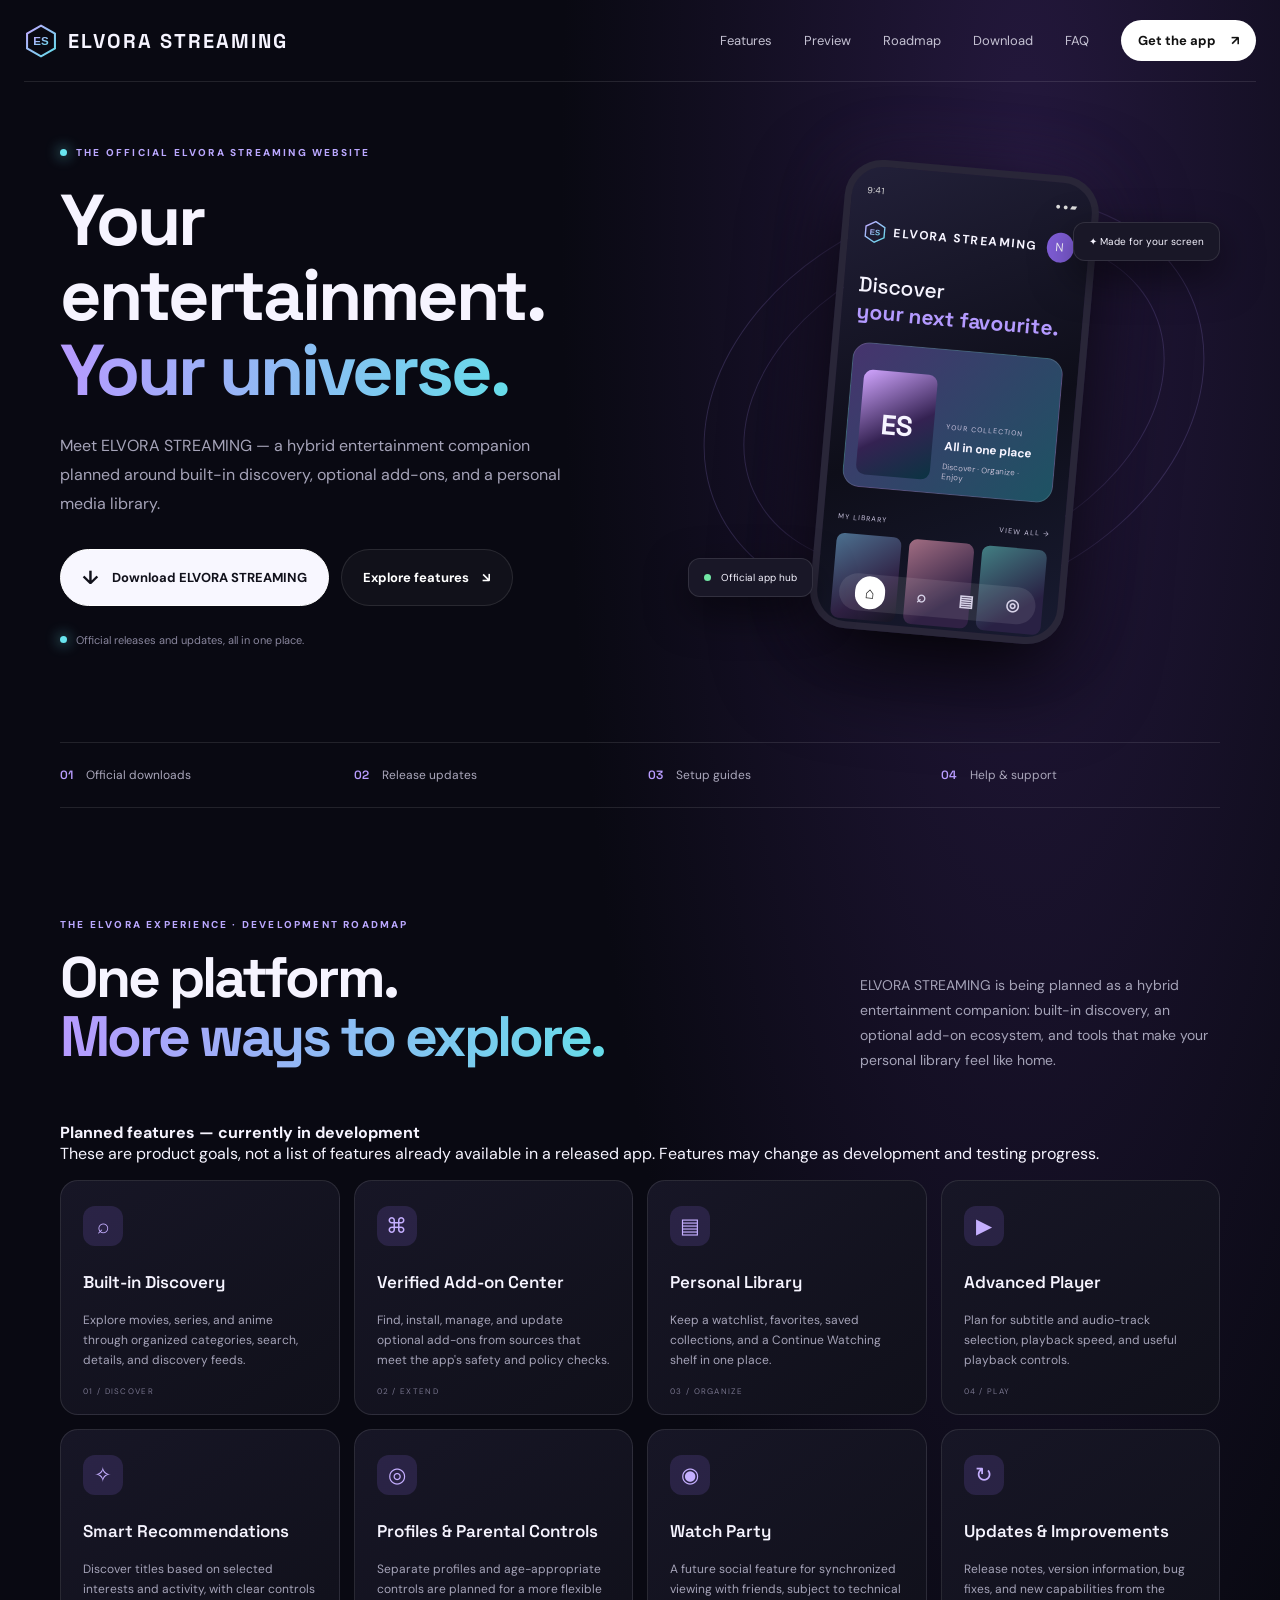
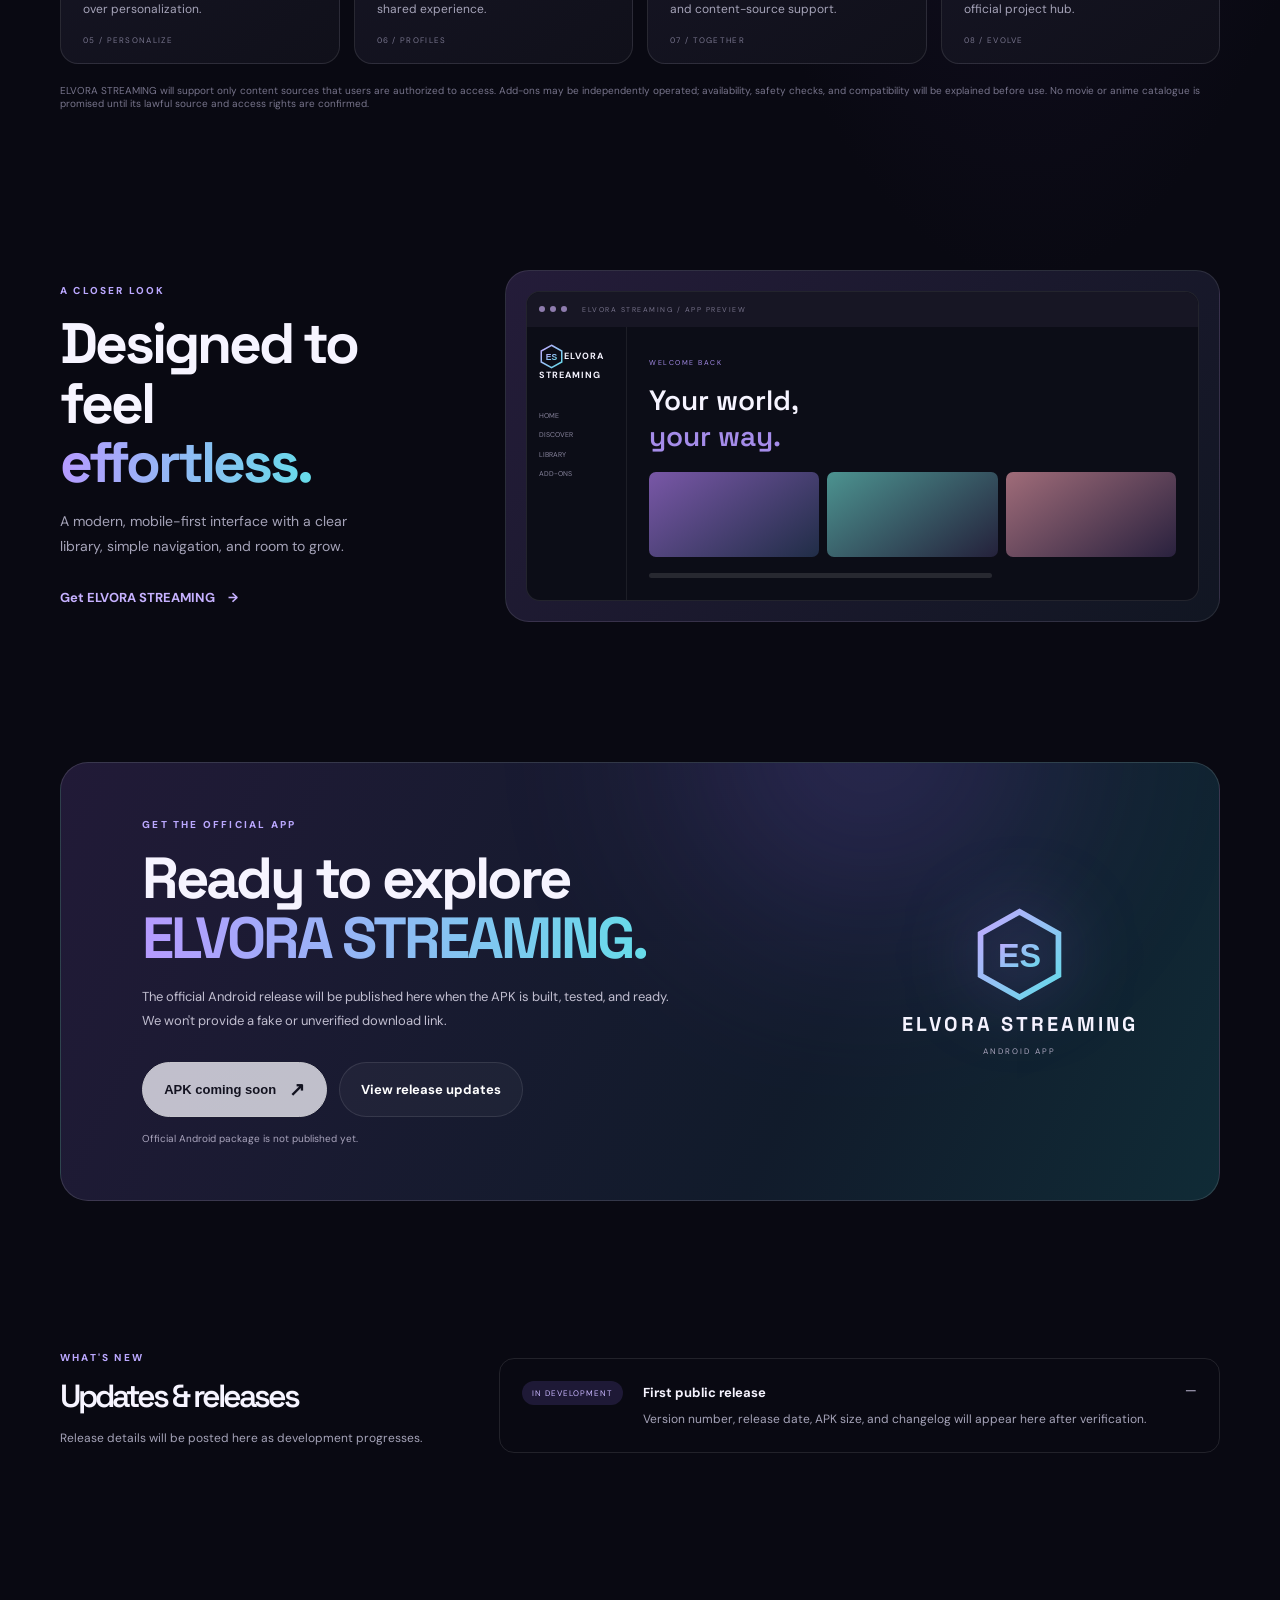
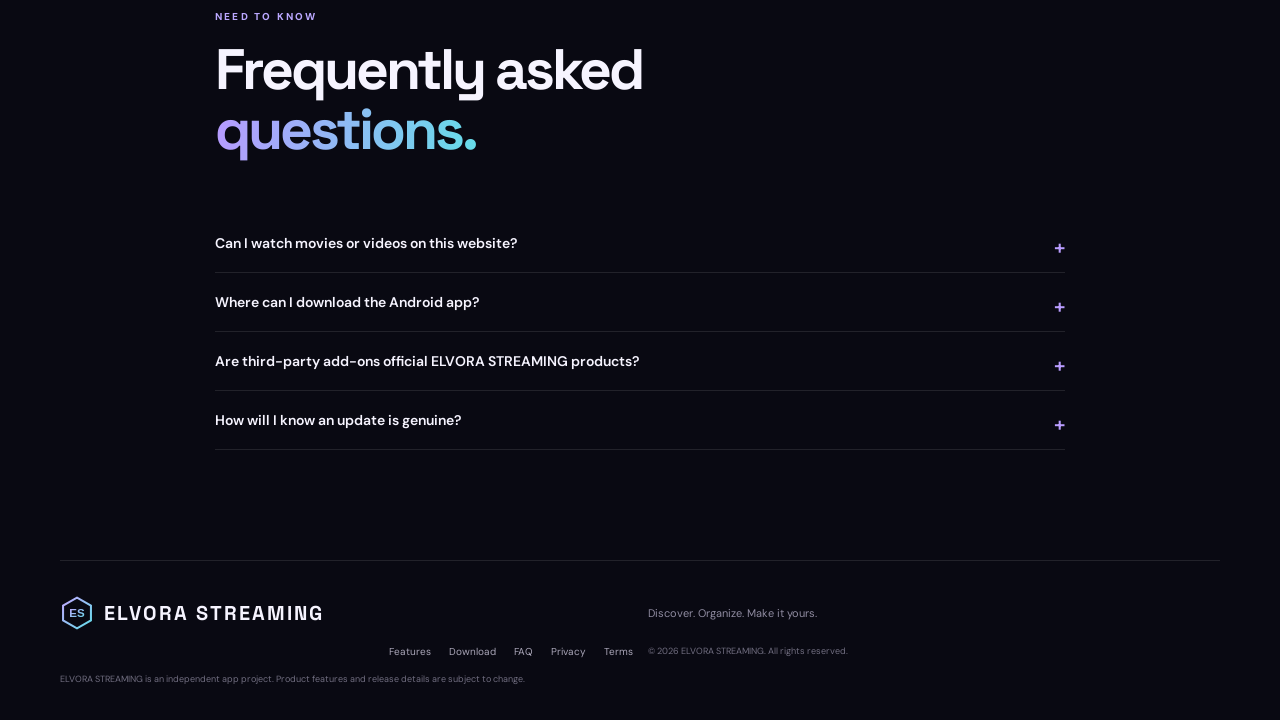
==== index.html @ 1e73e3d2 "Add ELVORA STREAMING hybrid app roadmap to website" ====
<!doctype html>
<html lang="en">
<head>
  <meta charset="UTF-8">
  <meta name="viewport" content="width=device-width, initial-scale=1">
  <meta name="theme-color" content="#090912">
  <meta name="description" content="ELVORA STREAMING — your personal entertainment companion. Discover the app, explore its features, and download official releases.">
  <title>ELVORA STREAMING — Official Website</title>
  <link rel="icon" href="assets/logo.svg" type="image/svg+xml">
  <link rel="stylesheet" href="styles.css?v=3">
</head>
<body>
  <div class="ambient ambient-one"></div><div class="ambient ambient-two"></div>
  <header class="topbar">
    <a class="brand" href="#home" aria-label="ELVORA STREAMING home"><img src="assets/logo.svg" alt=""><span>ELVORA STREAMING</span></a>
    <button class="menu-toggle" id="menuToggle" aria-label="Open menu" aria-expanded="false">☰</button>
    <nav id="mainNav">
      <a href="#features">Features</a><a href="#screens">Preview</a><a href="#updates">Roadmap</a><a href="#download">Download</a><a href="#faq">FAQ</a>
      <a class="nav-cta" href="#download">Get the app <span>↗</span></a>
    </nav>
  </header>

  <main id="home">
    <section class="hero section-wrap">
      <div class="hero-copy">
        <div class="eyebrow"><i></i> THE OFFICIAL ELVORA STREAMING WEBSITE</div>
        <h1>Your entertainment.<br><span>Your universe.</span></h1>
        <p class="lead">Meet ELVORA STREAMING — a hybrid entertainment companion planned around built-in discovery, optional add-ons, and a personal media library.</p>
        <div class="hero-actions">
          <a class="button primary" href="#download"> <span>↓</span> Download ELVORA STREAMING</a>
          <a class="button secondary" href="#features">Explore features <span>↘</span></a>
        </div>
        <p class="micro-note"><span class="pulse"></span> Official releases and updates, all in one place.</p>
      </div>
      <div class="hero-art" aria-label="ELVORA STREAMING app preview illustration">
        <div class="orbit orbit-a"></div><div class="orbit orbit-b"></div>
        <div class="app-device">
          <div class="device-top"><span>9:41</span><span>● ● ▰</span></div>
          <div class="mock-brand"><img src="assets/logo.svg" alt=""><b>ELVORA STREAMING</b><span class="avatar">N</span></div>
          <div class="mock-welcome">Discover<br><strong>your next favourite.</strong></div>
          <div class="mock-feature"><div class="mock-poster"><span>ES</span></div><div><small>YOUR COLLECTION</small><b>All in one place</b><em>Discover · Organize · Enjoy</em></div></div>
          <div class="mock-row"><span>MY LIBRARY</span><span>VIEW ALL →</span></div>
          <div class="mock-shelf"><i></i><i></i><i></i></div>
          <div class="mock-nav"><b>⌂</b><b>⌕</b><b>▤</b><b>◎</b></div>
        </div>
        <div class="floating-chip chip-top">✦ Made for your screen</div>
        <div class="floating-chip chip-bottom"><span class="green-dot"></span> Official app hub</div>
      </div>
    </section>

    <section class="trust-strip section-wrap">
      <div><b>01</b><span>Official downloads</span></div><div><b>02</b><span>Release updates</span></div><div><b>03</b><span>Setup guides</span></div><div><b>04</b><span>Help & support</span></div>
    </section>

    <section class="section-wrap section" id="features">
      <div class="section-heading"><div><div class="eyebrow">THE ELVORA EXPERIENCE · DEVELOPMENT ROADMAP</div><h2>One platform.<br><span>More ways to explore.</span></h2></div><p>ELVORA STREAMING is being planned as a hybrid entertainment companion: built-in discovery, an optional add-on ecosystem, and tools that make your personal library feel like home.</p></div>
      <div class="roadmap-notice"><span class="roadmap-pulse"></span><div><b>Planned features — currently in development</b><p>These are product goals, not a list of features already available in a released app. Features may change as development and testing progress.</p></div></div>
      <div class="feature-grid roadmap-grid">
        <article class="feature-card"><div class="feature-icon">⌕</div><h3>Built-in Discovery</h3><p>Explore movies, series, and anime through organized categories, search, details, and discovery feeds.</p><span class="card-index">01 / DISCOVER</span></article>
        <article class="feature-card"><div class="feature-icon">⌘</div><h3>Verified Add-on Center</h3><p>Find, install, manage, and update optional add-ons from sources that meet the app's safety and policy checks.</p><span class="card-index">02 / EXTEND</span></article>
        <article class="feature-card"><div class="feature-icon">▤</div><h3>Personal Library</h3><p>Keep a watchlist, favorites, saved collections, and a Continue Watching shelf in one place.</p><span class="card-index">03 / ORGANIZE</span></article>
        <article class="feature-card"><div class="feature-icon">▶</div><h3>Advanced Player</h3><p>Plan for subtitle and audio-track selection, playback speed, and useful playback controls.</p><span class="card-index">04 / PLAY</span></article>
        <article class="feature-card"><div class="feature-icon">✧</div><h3>Smart Recommendations</h3><p>Discover titles based on selected interests and activity, with clear controls over personalization.</p><span class="card-index">05 / PERSONALIZE</span></article>
        <article class="feature-card"><div class="feature-icon">◎</div><h3>Profiles & Parental Controls</h3><p>Separate profiles and age-appropriate controls are planned for a more flexible shared experience.</p><span class="card-index">06 / PROFILES</span></article>
        <article class="feature-card"><div class="feature-icon">◉</div><h3>Watch Party</h3><p>A future social feature for synchronized viewing with friends, subject to technical and content-source support.</p><span class="card-index">07 / TOGETHER</span></article>
        <article class="feature-card"><div class="feature-icon">↻</div><h3>Updates & Improvements</h3><p>Release notes, version information, bug fixes, and new capabilities from the official project hub.</p><span class="card-index">08 / EVOLVE</span></article>
      </div>
      <p class="disclaimer">ELVORA STREAMING will support only content sources that users are authorized to access. Add-ons may be independently operated; availability, safety checks, and compatibility will be explained before use. No movie or anime catalogue is promised until its lawful source and access rights are confirmed.</p>
    </section>

    <section class="section-wrap preview-section section" id="screens">
      <div class="preview-copy"><div class="eyebrow">A CLOSER LOOK</div><h2>Designed to feel<br><span>effortless.</span></h2><p>A modern, mobile-first interface with a clear library, simple navigation, and room to grow.</p><a class="text-link" href="#download">Get ELVORA STREAMING <span>→</span></a></div>
      <div class="preview-panel"><div class="preview-window"><div class="window-bar"><i></i><i></i><i></i><span>ELVORA STREAMING / APP PREVIEW</span></div><div class="preview-content"><div class="preview-side"><img src="assets/logo.svg" alt=""><b>ELVORA STREAMING</b><small>HOME<br><br>DISCOVER<br><br>LIBRARY<br><br>ADD-ONS</small></div><div class="preview-main"><small>WELCOME BACK</small><h3>Your world,<br><span>your way.</span></h3><div class="preview-cards"><i></i><i></i><i></i></div><div class="preview-lines"></div></div></div></div></div>
    </section>

    <section class="download-section section-wrap section" id="download">
      <div class="download-card"><div class="download-glow"></div><div class="download-copy"><div class="eyebrow">GET THE OFFICIAL APP</div><h2>Ready to explore<br><span>ELVORA STREAMING.</span></h2><p>The official Android release will be published here when the APK is built, tested, and ready. We won't provide a fake or unverified download link.</p><div class="download-actions"><button class="button primary" id="downloadButton" disabled>APK coming soon <span>↗</span></button><a class="button secondary" href="#updates">View release updates</a></div><small class="download-status" id="downloadStatus">Official Android package is not published yet.</small></div><div class="download-mark"><img src="assets/logo.svg" alt="ELVORA STREAMING logo"><span>ELVORA STREAMING</span><small>ANDROID APP</small></div></div>
    </section>

    <section class="section-wrap section updates" id="updates"><div><div class="eyebrow">WHAT'S NEW</div><h2>Updates & releases</h2><p>Release details will be posted here as development progresses.</p></div><div class="release-row"><span class="release-tag">IN DEVELOPMENT</span><div><b>First public release</b><p>Version number, release date, APK size, and changelog will appear here after verification.</p></div><span class="release-version">—</span></div></section>

    <section class="section-wrap section faq" id="faq"><div class="section-heading"><div><div class="eyebrow">NEED TO KNOW</div><h2>Frequently asked<br><span>questions.</span></h2></div></div>
      <details><summary>Can I watch movies or videos on this website?</summary><p>No. This is the official information and download website only. Video playback is not provided here.</p></details>
      <details><summary>Where can I download the Android app?</summary><p>Use the Download section above. The button will be enabled only after an official APK is built and published.</p></details>
      <details><summary>Are third-party add-ons official ELVORA STREAMING products?</summary><p>Not necessarily. Add-ons may be created by independent developers. Check their source, permissions, and terms before installing or using them.</p></details>
      <details><summary>How will I know an update is genuine?</summary><p>Use only the download link published on this official website and check the version and release notes shown here.</p></details>
    </section>
  </main>

  <footer class="footer section-wrap"><a class="brand" href="#home"><img src="assets/logo.svg" alt=""><span>ELVORA STREAMING</span></a><p>Discover. Organize. Make it yours.</p><div class="footer-links"><a href="#features">Features</a><a href="#download">Download</a><a href="#faq">FAQ</a><a href="privacy.html">Privacy</a><a href="terms.html">Terms</a></div><small>© <span id="year"></span> ELVORA STREAMING. All rights reserved.</small><small class="footer-note">ELVORA STREAMING is an independent app project. Product features and release details are subject to change.</small></footer>
  <script src="script.js"></script>
</body>
</html>
---- styles.css ----
@import url('https://fonts.googleapis.com/css2?family=DM+Sans:wght@400;500;600;700;800&family=Space+Grotesk:wght@400;500;600;700&display=swap');
:root{--bg:#090912;--panel:#11111e;--text:#f6f4ff;--muted:#a5a3b8;--purple:#9a75ff;--cyan:#69e5ef;--line:rgba(255,255,255,.1);font-family:'DM Sans',sans-serif;color:var(--text);background:var(--bg);scroll-behavior:smooth}
*{box-sizing:border-box}body{margin:0;overflow-x:hidden;background:radial-gradient(ellipse at 80% 5%,#24183d 0,transparent 32%),var(--bg)}a{color:inherit;text-decoration:none}.ambient{position:absolute;filter:blur(100px);opacity:.22;pointer-events:none;border-radius:50%;z-index:-1}.ambient-one{width:300px;height:300px;background:#7847ff;top:350px;left:-180px}.ambient-two{width:360px;height:360px;background:#236b8a;top:1000px;right:-220px}.section-wrap{width:min(1160px,calc(100% - 48px));margin-inline:auto}.topbar{height:82px;display:flex;align-items:center;justify-content:space-between;width:min(1240px,calc(100% - 48px));margin:auto;border-bottom:1px solid var(--line)}.brand{display:flex;align-items:center;gap:10px;font:700 20px 'Space Grotesk';letter-spacing:2px}.brand img{width:34px;height:34px}nav{display:flex;align-items:center;gap:32px;color:#c4c1d2;font-size:13px}nav a:hover,.footer a:hover{color:white}.nav-cta{background:#fff;color:#111;padding:12px 17px;border-radius:30px;font-weight:700}.nav-cta span{margin-left:12px}.menu-toggle{display:none;background:none;color:white;border:0;font-size:25px}.hero{min-height:660px;display:grid;grid-template-columns:1.05fr .95fr;align-items:center;gap:40px;padding-top:50px;padding-bottom:70px}.eyebrow{font-size:10px;letter-spacing:2.2px;font-weight:800;color:#bba8ff;display:flex;align-items:center;gap:9px}.eyebrow i,.pulse{width:7px;height:7px;border-radius:50%;background:var(--cyan);box-shadow:0 0 14px var(--cyan)}h1,h2,h3,p{margin-top:0}h1,h2{font:700 clamp(43px,6vw,72px)/1.04 'Space Grotesk';letter-spacing:-3px;margin:24px 0}h1 span,h2 span,.preview-copy h2 span{background:linear-gradient(95deg,#b79aff,#66dce9);color:transparent;background-clip:text}.lead{max-width:520px;color:var(--muted);font-size:16px;line-height:1.8}.hero-actions,.download-actions{display:flex;gap:12px;flex-wrap:wrap;margin-top:30px}.button{border:1px solid var(--line);border-radius:30px;padding:15px 21px;font-weight:700;font-size:13px;display:inline-flex;align-items:center;gap:13px;cursor:pointer;transition:.2s}.button:hover{transform:translateY(-2px)}.primary{background:#f8f7ff;color:#11111b;border-color:#fff}.primary span{font-size:19px}.secondary{background:rgba(255,255,255,.035);color:#fff}.micro-note{color:#89869d;font-size:11px;margin-top:27px;display:flex;align-items:center;gap:9px}.hero-art{height:520px;position:relative;display:grid;place-items:center}.orbit{position:absolute;border:1px solid rgba(177,148,255,.18);border-radius:50%;transform:rotate(-24deg)}.orbit-a{width:440px;height:310px}.orbit-b{width:520px;height:390px}.app-device{width:255px;height:470px;border:7px solid #292638;border-radius:38px;background:linear-gradient(155deg,#222039,#0e0e19 55%,#181b31);padding:18px 15px;box-shadow:0 30px 90px #000,0 0 70px #7951b733;position:relative;z-index:1;transform:rotate(5deg)}.device-top{display:flex;justify-content:space-between;font-size:9px;color:#ddd}.mock-brand{display:flex;align-items:center;gap:7px;margin-top:20px;font-size:12px;letter-spacing:1.5px}.mock-brand img{width:23px}.avatar{margin-left:auto;border-radius:50%;background:#805ed8;padding:7px 9px}.mock-welcome{font:500 21px 'Space Grotesk';margin:25px 0 17px}.mock-welcome strong{color:#b49aff}.mock-feature{height:145px;border:1px solid #ffffff20;border-radius:17px;background:linear-gradient(130deg,#46346e,#1d5363);padding:12px;display:flex;align-items:end;gap:12px}.mock-poster{width:75px;height:105px;border-radius:9px;background:linear-gradient(150deg,#d1a5ff,#342252 55%,#0a3442);display:grid;place-items:center;font:700 28px 'Space Grotesk'}.mock-feature div:last-child{display:grid;gap:7px}.mock-feature small,.mock-row{font-size:7px;letter-spacing:1px;color:#c8c2dd}.mock-feature b{font-size:12px}.mock-feature em{font-size:8px;color:#c0bbd1;font-style:normal}.mock-row{display:flex;justify-content:space-between;margin:26px 0 12px}.mock-shelf{display:flex;gap:8px}.mock-shelf i{height:85px;flex:1;border-radius:8px;background:linear-gradient(145deg,#4c7190,#302144 65%,#151522)}.mock-shelf i:nth-child(2){background:linear-gradient(145deg,#a16d82,#302144 70%)}.mock-shelf i:nth-child(3){background:linear-gradient(145deg,#427f83,#292144 70%)}.mock-nav{position:absolute;bottom:12px;left:22px;right:22px;height:37px;border-radius:20px;background:#ffffff18;display:flex;justify-content:space-around;align-items:center;color:#d7d2e8}.mock-nav b:first-child{background:white;color:#111;padding:6px 10px;border-radius:15px}.floating-chip{position:absolute;z-index:2;background:#191727;border:1px solid #ffffff1c;padding:12px 15px;border-radius:12px;font-size:10px;box-shadow:0 15px 40px #0008}.chip-top{top:80px;right:0}.chip-bottom{bottom:65px;left:0}.green-dot{display:inline-block;width:7px;height:7px;background:#71e7a4;border-radius:50%;margin-right:7px}.trust-strip{border-block:1px solid var(--line);padding:24px 0;display:grid;grid-template-columns:repeat(4,1fr);gap:15px}.trust-strip div{display:flex;align-items:center;gap:13px;color:#aaa7bb;font-size:12px}.trust-strip b{color:#b99dff;font:600 12px 'Space Grotesk'}.section{padding-top:110px;padding-bottom:40px}.section-heading{display:flex;justify-content:space-between;align-items:end;gap:35px;margin-bottom:38px}.section-heading h2,.preview-copy h2,.download-copy h2{font-size:clamp(38px,5vw,57px);margin:17px 0}.section-heading>p{max-width:360px;color:var(--muted);font-size:14px;line-height:1.8;margin-bottom:10px}.feature-grid{display:grid;grid-template-columns:repeat(4,1fr);gap:14px}.feature-card{min-height:235px;padding:25px 22px;background:linear-gradient(145deg,#171626,#10101a);border:1px solid var(--line);border-radius:18px;position:relative}.feature-icon{width:40px;height:40px;border-radius:12px;background:#8e6be52b;color:#c5afff;display:grid;place-items:center;font-size:21px;margin-bottom:25px}.feature-card h3{font:600 17px 'Space Grotesk'}.feature-card p{font-size:12px;line-height:1.7;color:var(--muted)}.card-index{position:absolute;bottom:18px;font-size:8px;letter-spacing:1.3px;color:#77748c}.disclaimer{color:#77748b;font-size:10px;margin-top:20px}.preview-section{display:grid;grid-template-columns:.7fr 1.3fr;align-items:center;gap:60px}.preview-copy p{color:var(--muted);line-height:1.8;font-size:14px;max-width:320px}.text-link{display:inline-block;margin-top:15px;color:#c6b1ff;font-weight:700;font-size:13px}.text-link span{margin-left:10px}.preview-panel{padding:20px;border:1px solid #ffffff19;border-radius:24px;background:linear-gradient(135deg,#241c39,#111622)}.preview-window{background:#0c0d17;border:1px solid #ffffff18;border-radius:14px;overflow:hidden;min-height:290px}.window-bar{height:35px;background:#171624;display:flex;align-items:center;gap:5px;padding:0 12px}.window-bar i{width:6px;height:6px;border-radius:50%;background:#8e7cae}.window-bar span{font-size:7px;color:#77738b;letter-spacing:1.5px;margin-left:10px}.preview-content{display:grid;grid-template-columns:100px 1fr;min-height:255px}.preview-side{padding:17px 12px;border-right:1px solid #ffffff12;font-size:9px}.preview-side img{width:25px;vertical-align:middle}.preview-side b{font-size:9px;letter-spacing:1px}.preview-side small{display:block;color:#88849d;line-height:1.4;margin-top:30px;font-size:7px}.preview-main{padding:22px}.preview-main>small{font-size:7px;letter-spacing:1.5px;color:#a58ce9}.preview-main h3{font:600 28px 'Space Grotesk';margin:12px 0 18px}.preview-main h3 span{color:#a58ce9}.preview-cards{display:flex;gap:8px}.preview-cards i{height:85px;flex:1;border-radius:7px;background:linear-gradient(145deg,#7957a7,#202d47)}.preview-cards i:nth-child(2){background:linear-gradient(145deg,#4c9390,#24213b)}.preview-cards i:nth-child(3){background:linear-gradient(145deg,#a06c79,#29213e)}.preview-lines{height:5px;width:65%;border-radius:9px;background:#ffffff1c;margin-top:16px}.download-section{padding-top:100px}.download-card{position:relative;overflow:hidden;border:1px solid #ffffff20;border-radius:28px;padding:55px 7%;background:linear-gradient(115deg,#211a37,#111b2b 65%,#102b36);display:flex;align-items:center;justify-content:space-between;gap:30px}.download-glow{position:absolute;width:350px;height:350px;border-radius:50%;background:#9b69ff;filter:blur(110px);opacity:.2;right:15%;top:-200px}.download-copy{position:relative;z-index:1;max-width:570px}.download-copy h2{font-size:clamp(40px,5vw,58px)}.download-copy p{color:#c1bed0;line-height:1.8;font-size:13px;max-width:530px}.button:disabled{opacity:.75;cursor:not-allowed;transform:none}.download-status{display:block;color:#aaa5bd;font-size:10px;margin-top:15px}.download-mark{position:relative;z-index:1;display:grid;justify-items:center;gap:9px;min-width:160px}.download-mark img{width:95px;filter:drop-shadow(0 0 35px #a17bff88)}.download-mark span{font:700 20px 'Space Grotesk';letter-spacing:3px}.download-mark small{font-size:8px;letter-spacing:2px;color:#aaa5bd}.updates{display:grid;grid-template-columns:.7fr 1.3fr;gap:50px;align-items:center}.updates h2{font:600 32px 'Space Grotesk';margin:12px 0}.updates p{font-size:12px;color:var(--muted);line-height:1.7}.release-row{display:flex;align-items:start;gap:20px;border:1px solid var(--line);border-radius:15px;padding:22px}.release-tag{white-space:nowrap;background:#8b6be52b;color:#c9b7ff;border-radius:20px;padding:7px 10px;font-size:8px;letter-spacing:1px}.release-row b{font-size:13px}.release-row p{margin:7px 0 0}.release-version{margin-left:auto;color:#8e8aa0;font:600 13px 'Space Grotesk'}.faq{max-width:850px}.faq details{border-bottom:1px solid var(--line);padding:20px 0}.faq summary{cursor:pointer;font-weight:600;font-size:14px;list-style:none}.faq summary:after{content:'+';float:right;color:#b99dff;font-size:20px}.faq details[open] summary:after{content:'−'}.faq details p{color:var(--muted);font-size:12px;line-height:1.8;margin:15px 30px 0 0}.footer{border-top:1px solid var(--line);padding-top:35px;padding-bottom:35px;margin-top:70px;display:grid;grid-template-columns:1fr 1fr;gap:15px;align-items:center}.footer>p{color:#8f8ba0;font-size:11px;margin:0}.footer-links{display:flex;gap:18px;justify-content:flex-end;font-size:10px;color:#aaa6b8}.footer>small{font-size:9px;color:#716e80}.footer-note{grid-column:1/-1}.legal{max-width:800px;min-height:70vh;padding-top:80px}.legal h1{font-size:48px}.legal p,.legal li{color:var(--muted);line-height:1.8;font-size:14px}.legal h2{font:600 22px 'Space Grotesk';letter-spacing:0;margin-top:35px}
@media(max-width:800px){.topbar{height:70px}.menu-toggle{display:block}nav{display:none;position:absolute;top:70px;left:0;right:0;padding:20px 24px;background:#11111e;z-index:10;flex-direction:column;align-items:stretch;gap:20px;border-bottom:1px solid var(--line)}nav.open{display:flex}.nav-cta{text-align:center}.hero{grid-template-columns:1fr;padding-top:65px;gap:5px}.hero-art{height:490px}.chip-top{right:3%}.chip-bottom{left:3%}.trust-strip{grid-template-columns:repeat(2,1fr);row-gap:20px}.section{padding-top:75px}.section-heading{display:block}.section-heading>p{margin-top:20px}.feature-grid{grid-template-columns:repeat(2,1fr)}.preview-section{grid-template-columns:1fr;gap:25px}.download-card{padding:38px 28px}.download-mark{display:none}.updates{grid-template-columns:1fr;gap:15px}.footer{grid-template-columns:1fr}.footer-links{justify-content:flex-start;flex-wrap:wrap}.footer-note{grid-column:auto}}
@media(max-width:480px){.section-wrap,.topbar{width:calc(100% - 34px)}h1{font-size:47px}.hero{min-height:auto}.hero-art{transform:scale(.9);margin-inline:-15px}.floating-chip{font-size:9px}.feature-grid{grid-template-columns:1fr}.feature-card{min-height:205px}.preview-panel{padding:10px}.preview-content{grid-template-columns:75px 1fr}.preview-main{padding:18px 12px}.preview-main h3{font-size:23px}.download-card{padding:32px 22px}.download-actions{display:grid}.download-actions .button{justify-content:center}.release-row{gap:10px;flex-wrap:wrap}.release-tag{order:0}.release-row>div{order:2;flex-basis:100%}.release-version{order:1}.footer-links{gap:13px}}
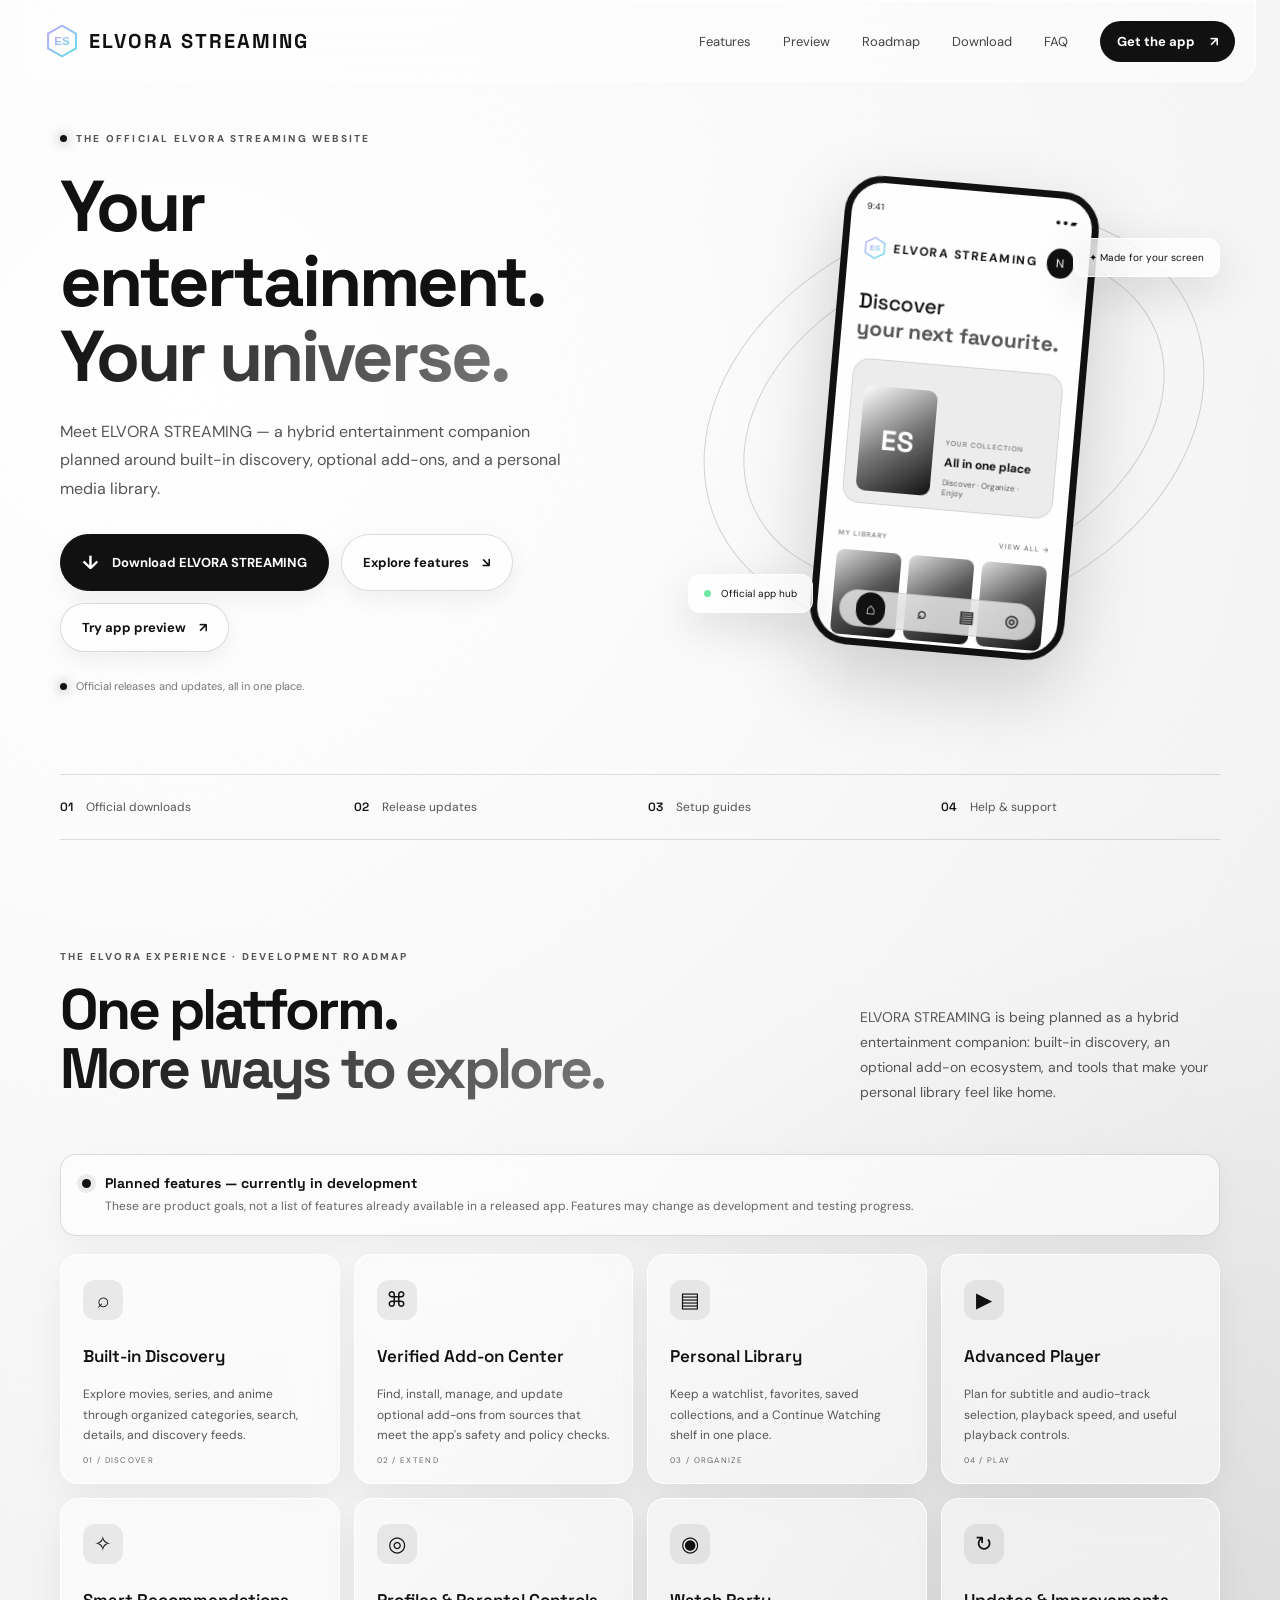
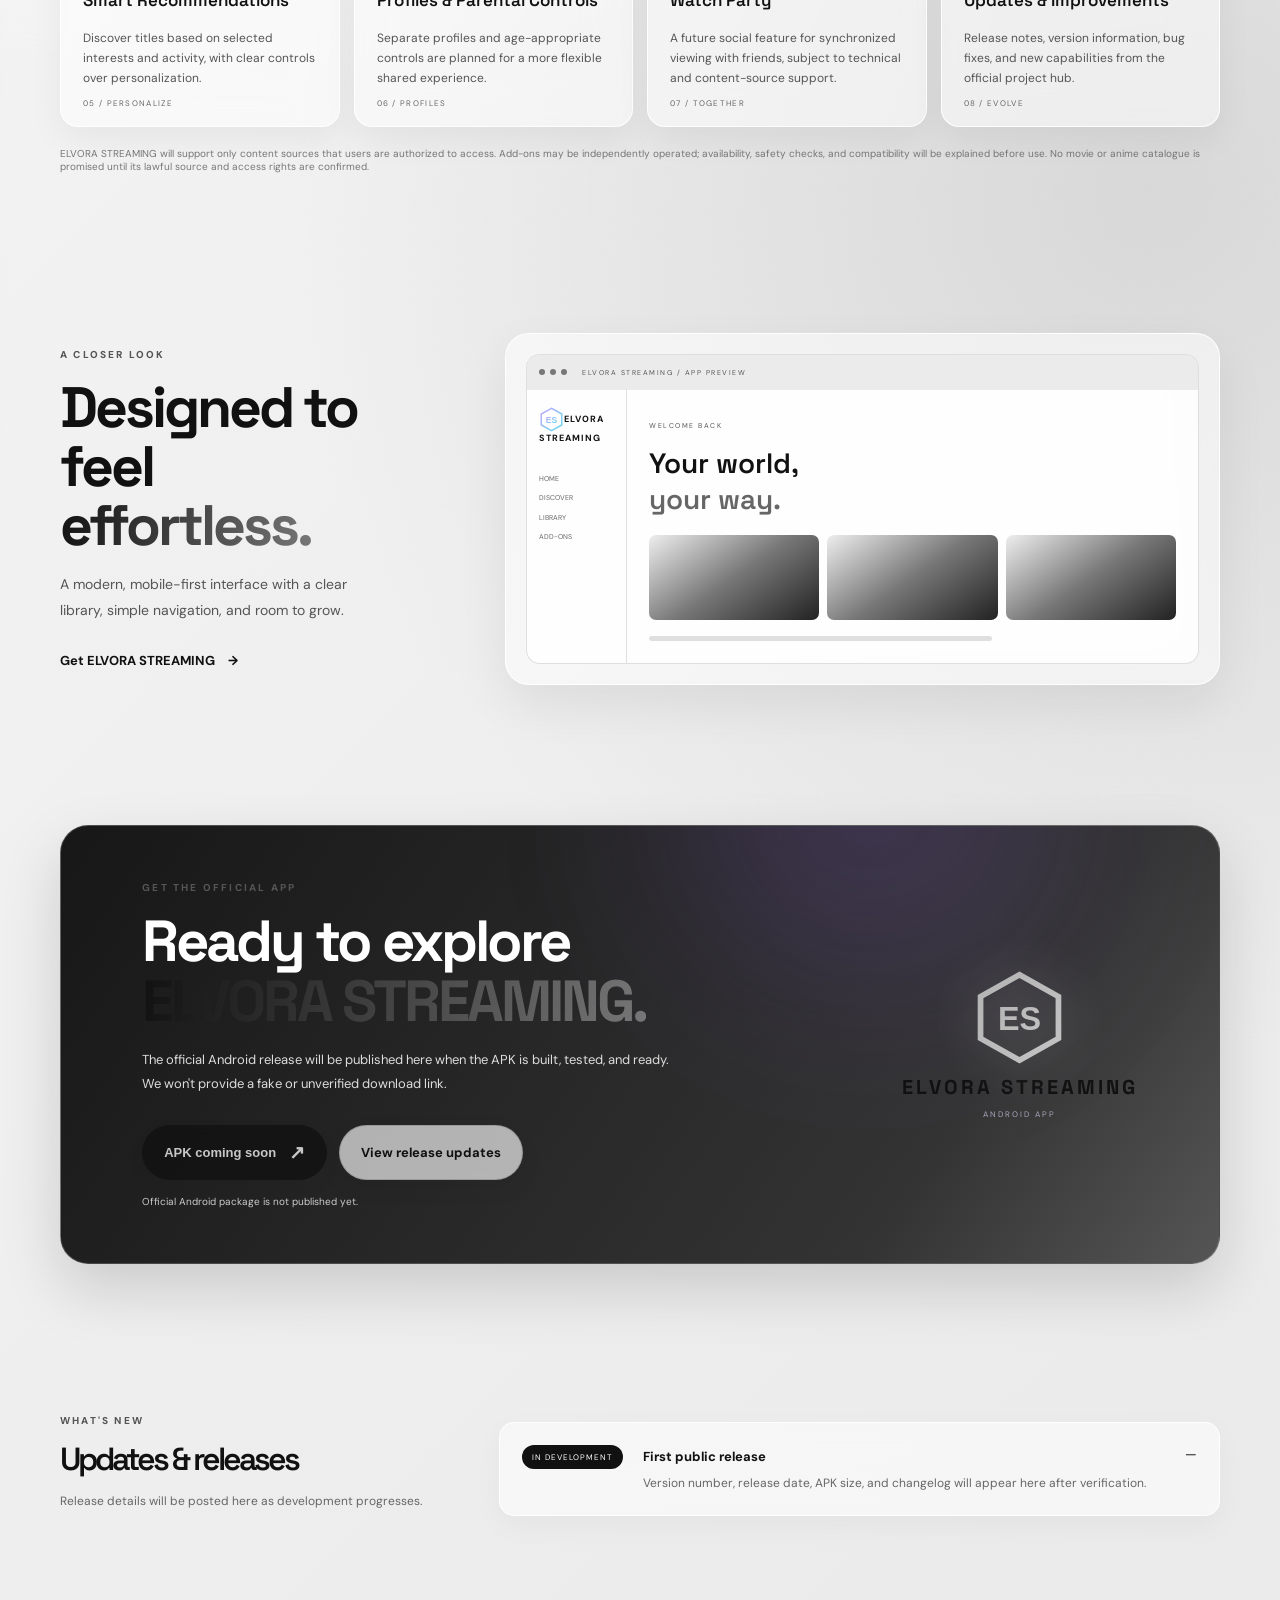
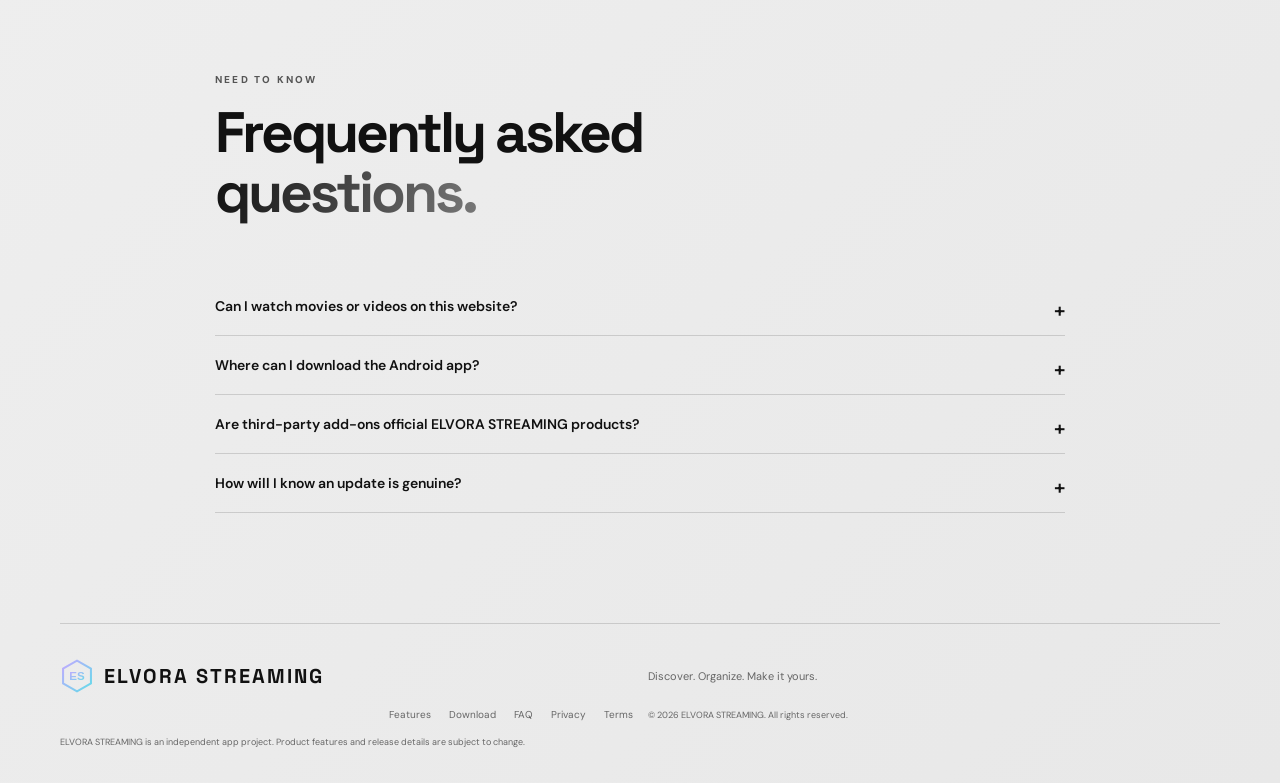
==== commit 703c9450: "Link app prototype from ELVORA STREAMING website" ====
--- a/index.html
+++ b/index.html
@@ -28,7 +28,7 @@
         <p class="lead">Meet ELVORA STREAMING — a hybrid entertainment companion planned around built-in discovery, optional add-ons, and a personal media library.</p>
         <div class="hero-actions">
           <a class="button primary" href="#download"> <span>↓</span> Download ELVORA STREAMING</a>
-          <a class="button secondary" href="#features">Explore features <span>↘</span></a>
+          <a class="button secondary" href="#features">Explore features <span>↘</span></a><a class="button secondary" href="app/index.html">Try app preview <span>↗</span></a>
         </div>
         <p class="micro-note"><span class="pulse"></span> Official releases and updates, all in one place.</p>
       </div>
--- a/styles.css
+++ b/styles.css
@@ -3,3 +3,318 @@
 *{box-sizing:border-box}body{margin:0;overflow-x:hidden;background:radial-gradient(ellipse at 80% 5%,#24183d 0,transparent 32%),var(--bg)}a{color:inherit;text-decoration:none}.ambient{position:absolute;filter:blur(100px);opacity:.22;pointer-events:none;border-radius:50%;z-index:-1}.ambient-one{width:300px;height:300px;background:#7847ff;top:350px;left:-180px}.ambient-two{width:360px;height:360px;background:#236b8a;top:1000px;right:-220px}.section-wrap{width:min(1160px,calc(100% - 48px));margin-inline:auto}.topbar{height:82px;display:flex;align-items:center;justify-content:space-between;width:min(1240px,calc(100% - 48px));margin:auto;border-bottom:1px solid var(--line)}.brand{display:flex;align-items:center;gap:10px;font:700 20px 'Space Grotesk';letter-spacing:2px}.brand img{width:34px;height:34px}nav{display:flex;align-items:center;gap:32px;color:#c4c1d2;font-size:13px}nav a:hover,.footer a:hover{color:white}.nav-cta{background:#fff;color:#111;padding:12px 17px;border-radius:30px;font-weight:700}.nav-cta span{margin-left:12px}.menu-toggle{display:none;background:none;color:white;border:0;font-size:25px}.hero{min-height:660px;display:grid;grid-template-columns:1.05fr .95fr;align-items:center;gap:40px;padding-top:50px;padding-bottom:70px}.eyebrow{font-size:10px;letter-spacing:2.2px;font-weight:800;color:#bba8ff;display:flex;align-items:center;gap:9px}.eyebrow i,.pulse{width:7px;height:7px;border-radius:50%;background:var(--cyan);box-shadow:0 0 14px var(--cyan)}h1,h2,h3,p{margin-top:0}h1,h2{font:700 clamp(43px,6vw,72px)/1.04 'Space Grotesk';letter-spacing:-3px;margin:24px 0}h1 span,h2 span,.preview-copy h2 span{background:linear-gradient(95deg,#b79aff,#66dce9);color:transparent;background-clip:text}.lead{max-width:520px;color:var(--muted);font-size:16px;line-height:1.8}.hero-actions,.download-actions{display:flex;gap:12px;flex-wrap:wrap;margin-top:30px}.button{border:1px solid var(--line);border-radius:30px;padding:15px 21px;font-weight:700;font-size:13px;display:inline-flex;align-items:center;gap:13px;cursor:pointer;transition:.2s}.button:hover{transform:translateY(-2px)}.primary{background:#f8f7ff;color:#11111b;border-color:#fff}.primary span{font-size:19px}.secondary{background:rgba(255,255,255,.035);color:#fff}.micro-note{color:#89869d;font-size:11px;margin-top:27px;display:flex;align-items:center;gap:9px}.hero-art{height:520px;position:relative;display:grid;place-items:center}.orbit{position:absolute;border:1px solid rgba(177,148,255,.18);border-radius:50%;transform:rotate(-24deg)}.orbit-a{width:440px;height:310px}.orbit-b{width:520px;height:390px}.app-device{width:255px;height:470px;border:7px solid #292638;border-radius:38px;background:linear-gradient(155deg,#222039,#0e0e19 55%,#181b31);padding:18px 15px;box-shadow:0 30px 90px #000,0 0 70px #7951b733;position:relative;z-index:1;transform:rotate(5deg)}.device-top{display:flex;justify-content:space-between;font-size:9px;color:#ddd}.mock-brand{display:flex;align-items:center;gap:7px;margin-top:20px;font-size:12px;letter-spacing:1.5px}.mock-brand img{width:23px}.avatar{margin-left:auto;border-radius:50%;background:#805ed8;padding:7px 9px}.mock-welcome{font:500 21px 'Space Grotesk';margin:25px 0 17px}.mock-welcome strong{color:#b49aff}.mock-feature{height:145px;border:1px solid #ffffff20;border-radius:17px;background:linear-gradient(130deg,#46346e,#1d5363);padding:12px;display:flex;align-items:end;gap:12px}.mock-poster{width:75px;height:105px;border-radius:9px;background:linear-gradient(150deg,#d1a5ff,#342252 55%,#0a3442);display:grid;place-items:center;font:700 28px 'Space Grotesk'}.mock-feature div:last-child{display:grid;gap:7px}.mock-feature small,.mock-row{font-size:7px;letter-spacing:1px;color:#c8c2dd}.mock-feature b{font-size:12px}.mock-feature em{font-size:8px;color:#c0bbd1;font-style:normal}.mock-row{display:flex;justify-content:space-between;margin:26px 0 12px}.mock-shelf{display:flex;gap:8px}.mock-shelf i{height:85px;flex:1;border-radius:8px;background:linear-gradient(145deg,#4c7190,#302144 65%,#151522)}.mock-shelf i:nth-child(2){background:linear-gradient(145deg,#a16d82,#302144 70%)}.mock-shelf i:nth-child(3){background:linear-gradient(145deg,#427f83,#292144 70%)}.mock-nav{position:absolute;bottom:12px;left:22px;right:22px;height:37px;border-radius:20px;background:#ffffff18;display:flex;justify-content:space-around;align-items:center;color:#d7d2e8}.mock-nav b:first-child{background:white;color:#111;padding:6px 10px;border-radius:15px}.floating-chip{position:absolute;z-index:2;background:#191727;border:1px solid #ffffff1c;padding:12px 15px;border-radius:12px;font-size:10px;box-shadow:0 15px 40px #0008}.chip-top{top:80px;right:0}.chip-bottom{bottom:65px;left:0}.green-dot{display:inline-block;width:7px;height:7px;background:#71e7a4;border-radius:50%;margin-right:7px}.trust-strip{border-block:1px solid var(--line);padding:24px 0;display:grid;grid-template-columns:repeat(4,1fr);gap:15px}.trust-strip div{display:flex;align-items:center;gap:13px;color:#aaa7bb;font-size:12px}.trust-strip b{color:#b99dff;font:600 12px 'Space Grotesk'}.section{padding-top:110px;padding-bottom:40px}.section-heading{display:flex;justify-content:space-between;align-items:end;gap:35px;margin-bottom:38px}.section-heading h2,.preview-copy h2,.download-copy h2{font-size:clamp(38px,5vw,57px);margin:17px 0}.section-heading>p{max-width:360px;color:var(--muted);font-size:14px;line-height:1.8;margin-bottom:10px}.feature-grid{display:grid;grid-template-columns:repeat(4,1fr);gap:14px}.feature-card{min-height:235px;padding:25px 22px;background:linear-gradient(145deg,#171626,#10101a);border:1px solid var(--line);border-radius:18px;position:relative}.feature-icon{width:40px;height:40px;border-radius:12px;background:#8e6be52b;color:#c5afff;display:grid;place-items:center;font-size:21px;margin-bottom:25px}.feature-card h3{font:600 17px 'Space Grotesk'}.feature-card p{font-size:12px;line-height:1.7;color:var(--muted)}.card-index{position:absolute;bottom:18px;font-size:8px;letter-spacing:1.3px;color:#77748c}.disclaimer{color:#77748b;font-size:10px;margin-top:20px}.preview-section{display:grid;grid-template-columns:.7fr 1.3fr;align-items:center;gap:60px}.preview-copy p{color:var(--muted);line-height:1.8;font-size:14px;max-width:320px}.text-link{display:inline-block;margin-top:15px;color:#c6b1ff;font-weight:700;font-size:13px}.text-link span{margin-left:10px}.preview-panel{padding:20px;border:1px solid #ffffff19;border-radius:24px;background:linear-gradient(135deg,#241c39,#111622)}.preview-window{background:#0c0d17;border:1px solid #ffffff18;border-radius:14px;overflow:hidden;min-height:290px}.window-bar{height:35px;background:#171624;display:flex;align-items:center;gap:5px;padding:0 12px}.window-bar i{width:6px;height:6px;border-radius:50%;background:#8e7cae}.window-bar span{font-size:7px;color:#77738b;letter-spacing:1.5px;margin-left:10px}.preview-content{display:grid;grid-template-columns:100px 1fr;min-height:255px}.preview-side{padding:17px 12px;border-right:1px solid #ffffff12;font-size:9px}.preview-side img{width:25px;vertical-align:middle}.preview-side b{font-size:9px;letter-spacing:1px}.preview-side small{display:block;color:#88849d;line-height:1.4;margin-top:30px;font-size:7px}.preview-main{padding:22px}.preview-main>small{font-size:7px;letter-spacing:1.5px;color:#a58ce9}.preview-main h3{font:600 28px 'Space Grotesk';margin:12px 0 18px}.preview-main h3 span{color:#a58ce9}.preview-cards{display:flex;gap:8px}.preview-cards i{height:85px;flex:1;border-radius:7px;background:linear-gradient(145deg,#7957a7,#202d47)}.preview-cards i:nth-child(2){background:linear-gradient(145deg,#4c9390,#24213b)}.preview-cards i:nth-child(3){background:linear-gradient(145deg,#a06c79,#29213e)}.preview-lines{height:5px;width:65%;border-radius:9px;background:#ffffff1c;margin-top:16px}.download-section{padding-top:100px}.download-card{position:relative;overflow:hidden;border:1px solid #ffffff20;border-radius:28px;padding:55px 7%;background:linear-gradient(115deg,#211a37,#111b2b 65%,#102b36);display:flex;align-items:center;justify-content:space-between;gap:30px}.download-glow{position:absolute;width:350px;height:350px;border-radius:50%;background:#9b69ff;filter:blur(110px);opacity:.2;right:15%;top:-200px}.download-copy{position:relative;z-index:1;max-width:570px}.download-copy h2{font-size:clamp(40px,5vw,58px)}.download-copy p{color:#c1bed0;line-height:1.8;font-size:13px;max-width:530px}.button:disabled{opacity:.75;cursor:not-allowed;transform:none}.download-status{display:block;color:#aaa5bd;font-size:10px;margin-top:15px}.download-mark{position:relative;z-index:1;display:grid;justify-items:center;gap:9px;min-width:160px}.download-mark img{width:95px;filter:drop-shadow(0 0 35px #a17bff88)}.download-mark span{font:700 20px 'Space Grotesk';letter-spacing:3px}.download-mark small{font-size:8px;letter-spacing:2px;color:#aaa5bd}.updates{display:grid;grid-template-columns:.7fr 1.3fr;gap:50px;align-items:center}.updates h2{font:600 32px 'Space Grotesk';margin:12px 0}.updates p{font-size:12px;color:var(--muted);line-height:1.7}.release-row{display:flex;align-items:start;gap:20px;border:1px solid var(--line);border-radius:15px;padding:22px}.release-tag{white-space:nowrap;background:#8b6be52b;color:#c9b7ff;border-radius:20px;padding:7px 10px;font-size:8px;letter-spacing:1px}.release-row b{font-size:13px}.release-row p{margin:7px 0 0}.release-version{margin-left:auto;color:#8e8aa0;font:600 13px 'Space Grotesk'}.faq{max-width:850px}.faq details{border-bottom:1px solid var(--line);padding:20px 0}.faq summary{cursor:pointer;font-weight:600;font-size:14px;list-style:none}.faq summary:after{content:'+';float:right;color:#b99dff;font-size:20px}.faq details[open] summary:after{content:'−'}.faq details p{color:var(--muted);font-size:12px;line-height:1.8;margin:15px 30px 0 0}.footer{border-top:1px solid var(--line);padding-top:35px;padding-bottom:35px;margin-top:70px;display:grid;grid-template-columns:1fr 1fr;gap:15px;align-items:center}.footer>p{color:#8f8ba0;font-size:11px;margin:0}.footer-links{display:flex;gap:18px;justify-content:flex-end;font-size:10px;color:#aaa6b8}.footer>small{font-size:9px;color:#716e80}.footer-note{grid-column:1/-1}.legal{max-width:800px;min-height:70vh;padding-top:80px}.legal h1{font-size:48px}.legal p,.legal li{color:var(--muted);line-height:1.8;font-size:14px}.legal h2{font:600 22px 'Space Grotesk';letter-spacing:0;margin-top:35px}
 @media(max-width:800px){.topbar{height:70px}.menu-toggle{display:block}nav{display:none;position:absolute;top:70px;left:0;right:0;padding:20px 24px;background:#11111e;z-index:10;flex-direction:column;align-items:stretch;gap:20px;border-bottom:1px solid var(--line)}nav.open{display:flex}.nav-cta{text-align:center}.hero{grid-template-columns:1fr;padding-top:65px;gap:5px}.hero-art{height:490px}.chip-top{right:3%}.chip-bottom{left:3%}.trust-strip{grid-template-columns:repeat(2,1fr);row-gap:20px}.section{padding-top:75px}.section-heading{display:block}.section-heading>p{margin-top:20px}.feature-grid{grid-template-columns:repeat(2,1fr)}.preview-section{grid-template-columns:1fr;gap:25px}.download-card{padding:38px 28px}.download-mark{display:none}.updates{grid-template-columns:1fr;gap:15px}.footer{grid-template-columns:1fr}.footer-links{justify-content:flex-start;flex-wrap:wrap}.footer-note{grid-column:auto}}
 @media(max-width:480px){.section-wrap,.topbar{width:calc(100% - 34px)}h1{font-size:47px}.hero{min-height:auto}.hero-art{transform:scale(.9);margin-inline:-15px}.floating-chip{font-size:9px}.feature-grid{grid-template-columns:1fr}.feature-card{min-height:205px}.preview-panel{padding:10px}.preview-content{grid-template-columns:75px 1fr}.preview-main{padding:18px 12px}.preview-main h3{font-size:23px}.download-card{padding:32px 22px}.download-actions{display:grid}.download-actions .button{justify-content:center}.release-row{gap:10px;flex-wrap:wrap}.release-tag{order:0}.release-row>div{order:2;flex-basis:100%}.release-version{order:1}.footer-links{gap:13px}}
+
+/* NEXORA — WHITE BLACK GLASS THEME */
+
+:root {
+  --bg: #f4f4f4;
+  --panel: rgba(255,255,255,.58);
+  --text: #101010;
+  --muted: #666666;
+  --purple: #111111;
+  --cyan: #777777;
+  --line: rgba(0,0,0,.12);
+  color: var(--text);
+  background: var(--bg);
+}
+
+body {
+  background:
+    radial-gradient(circle at 15% 10%, #ffffff 0, transparent 35%),
+    radial-gradient(circle at 90% 45%, #d8d8d8 0, transparent 35%),
+    linear-gradient(135deg,#f7f7f7,#e8e8e8);
+  color: #111;
+}
+
+nav { color: #444; }
+nav a:hover,.footer a:hover { color: #000; }
+
+.topbar {
+  background: rgba(255,255,255,.48);
+  backdrop-filter: blur(22px);
+  -webkit-backdrop-filter: blur(22px);
+  border: 1px solid rgba(255,255,255,.8);
+  border-radius: 0 0 20px 20px;
+  padding-inline: 20px;
+}
+
+.nav-cta {
+  background: #111;
+  color: #fff;
+}
+
+.menu-toggle { color: #111; }
+
+.eyebrow { color: #555; }
+.eyebrow i,.pulse {
+  background: #111;
+  box-shadow: 0 0 12px #777;
+}
+
+h1 span,h2 span,.preview-copy h2 span {
+  background: linear-gradient(100deg,#111,#777);
+  color: transparent;
+  background-clip: text;
+}
+
+.lead,.section-heading>p,
+.preview-copy p,.download-copy p {
+  color: #555;
+}
+
+.button {
+  border: 1px solid rgba(0,0,0,.14);
+  box-shadow: 0 8px 25px rgba(0,0,0,.06);
+  backdrop-filter: blur(15px);
+  -webkit-backdrop-filter: blur(15px);
+}
+
+.primary {
+  background: #111;
+  color: #fff;
+  border-color: #111;
+}
+
+.secondary {
+  background: rgba(255,255,255,.65);
+  color: #111;
+}
+
+.micro-note,.disclaimer { color: #777; }
+
+.orbit { border-color: rgba(0,0,0,.13); }
+
+.app-device {
+  border-color: #222;
+  background: linear-gradient(145deg,#333,#090909);
+  box-shadow: 0 35px 90px rgba(0,0,0,.28);
+}
+
+.floating-chip {
+  background: rgba(255,255,255,.68);
+  color: #111;
+  border: 1px solid rgba(255,255,255,.9);
+  backdrop-filter: blur(22px);
+  -webkit-backdrop-filter: blur(22px);
+  box-shadow: 0 15px 45px rgba(0,0,0,.12);
+}
+
+.trust-strip {
+  border-color: rgba(0,0,0,.12);
+}
+
+.trust-strip div { color: #555; }
+.trust-strip b { color: #111; }
+
+.feature-card {
+  background: rgba(255,255,255,.52);
+  border: 1px solid rgba(255,255,255,.9);
+  backdrop-filter: blur(22px);
+  -webkit-backdrop-filter: blur(22px);
+  box-shadow: 0 12px 35px rgba(0,0,0,.055);
+  transition: .3s ease;
+}
+
+.feature-card:hover {
+  transform: translateY(-6px);
+  background: rgba(255,255,255,.82);
+  box-shadow: 0 20px 45px rgba(0,0,0,.1);
+}
+
+.feature-icon {
+  background: rgba(0,0,0,.07);
+  color: #111;
+}
+
+.feature-card p,.card-index { color: #666; }
+
+.preview-panel {
+  background: rgba(255,255,255,.55);
+  border: 1px solid rgba(255,255,255,.9);
+  backdrop-filter: blur(25px);
+  -webkit-backdrop-filter: blur(25px);
+  box-shadow: 0 20px 50px rgba(0,0,0,.07);
+}
+
+.text-link { color: #111; }
+
+.download-card {
+  background: linear-gradient(125deg,#171717,#333 75%,#555);
+  border: 1px solid rgba(255,255,255,.2);
+  box-shadow: 0 25px 60px rgba(0,0,0,.15);
+}
+
+.download-copy h2 { color: #fff; }
+.download-copy p { color: #ddd; }
+.download-status { color: #ccc; }
+
+.download-mark img {
+  filter: grayscale(1) drop-shadow(0 0 25px #ffffff55);
+}
+
+.release-row {
+  background: rgba(255,255,255,.55);
+  border: 1px solid rgba(255,255,255,.9);
+  backdrop-filter: blur(20px);
+  -webkit-backdrop-filter: blur(20px);
+  box-shadow: 0 10px 30px rgba(0,0,0,.04);
+}
+
+.release-tag {
+  background: #111;
+  color: #fff;
+}
+
+.release-version { color: #555; }
+
+.faq details { border-color: rgba(0,0,0,.14); }
+.faq summary:after { color: #111; }
+.faq details p { color: #555; }
+
+.footer {
+  border-color: rgba(0,0,0,.14);
+}
+
+.footer>p,.footer>small,.footer-links { color: #666; }
+
+.legal p,.legal li { color: #555; }
+
+.ambient-one,.ambient-two {
+  background: #999;
+  opacity: .12;
+}
+
+@media(max-width:800px) {
+  nav {
+    background: rgba(255,255,255,.88);
+    backdrop-filter: blur(25px);
+    -webkit-backdrop-filter: blur(25px);
+    border-color: rgba(0,0,0,.1);
+  }
+}
+
+
+/* NEXORA — MONOCHROME GLASS APP MOCKUP */
+
+.app-device {
+  background: rgba(255,255,255,.82);
+  border: 7px solid #111;
+  color: #111;
+  box-shadow: 0 30px 80px rgba(0,0,0,.18);
+  backdrop-filter: blur(25px);
+  -webkit-backdrop-filter: blur(25px);
+}
+
+.device-top,
+.mock-brand,
+.mock-welcome {
+  color: #111;
+}
+
+.mock-welcome strong {
+  color: #555;
+}
+
+.avatar {
+  background: #111;
+  color: #fff;
+}
+
+.mock-feature {
+  background: rgba(230,230,230,.75);
+  border: 1px solid rgba(0,0,0,.1);
+  backdrop-filter: blur(18px);
+  -webkit-backdrop-filter: blur(18px);
+}
+
+.mock-feature small,
+.mock-row,
+.mock-feature em {
+  color: #555;
+}
+
+.mock-feature b { color: #111; }
+
+.mock-poster {
+  background: linear-gradient(145deg,#fff,#777,#111);
+  color: #fff;
+}
+
+.mock-shelf i,
+.mock-shelf i:nth-child(2),
+.mock-shelf i:nth-child(3) {
+  background: linear-gradient(145deg,#ddd,#555,#111);
+}
+
+.mock-nav {
+  background: rgba(255,255,255,.72);
+  border: 1px solid rgba(0,0,0,.12);
+  color: #333;
+  backdrop-filter: blur(20px);
+  -webkit-backdrop-filter: blur(20px);
+}
+
+.mock-nav b:first-child {
+  background: #111;
+  color: #fff;
+}
+
+.orbit {
+  border-color: rgba(0,0,0,.16);
+}
+
+.preview-window {
+  background: rgba(255,255,255,.75);
+  border: 1px solid rgba(0,0,0,.12);
+  backdrop-filter: blur(20px);
+  -webkit-backdrop-filter: blur(20px);
+}
+
+.window-bar {
+  background: rgba(230,230,230,.8);
+}
+
+.window-bar span { color: #555; }
+
+.window-bar i { background: #777; }
+
+.preview-side {
+  color: #111;
+  border-color: rgba(0,0,0,.12);
+}
+
+.preview-side small { color: #666; }
+
+.preview-main>small { color: #555; }
+
+.preview-main h3 { color: #111; }
+
+.preview-main h3 span { color: #666; }
+
+.preview-cards i,
+.preview-cards i:nth-child(2),
+.preview-cards i:nth-child(3) {
+  background: linear-gradient(145deg,#eee,#777,#222);
+}
+
+.preview-lines { background: rgba(0,0,0,.12); }
+
+
+
+/* ELVORA STREAMING — hybrid roadmap */
+.roadmap-notice{
+  display:flex;align-items:flex-start;gap:14px;
+  padding:19px 21px;margin:0 0 18px;
+  border:1px solid rgba(0,0,0,.13);border-radius:16px;
+  background:rgba(255,255,255,.58);
+  box-shadow:0 10px 30px rgba(0,0,0,.045);
+  backdrop-filter:blur(20px);-webkit-backdrop-filter:blur(20px)
+}
+.roadmap-notice>b,.roadmap-notice b{display:block;font:700 14px 'Space Grotesk';color:#111;margin:0 0 5px}
+.roadmap-notice p{margin:0;color:#666;font-size:12px;line-height:1.65}
+.roadmap-pulse{width:9px;height:9px;flex:0 0 9px;border-radius:50%;margin-top:5px;background:#111;box-shadow:0 0 0 5px rgba(0,0,0,.07)}
+.roadmap-grid .feature-card{min-height:225px}
+.roadmap-grid .feature-card h3{color:#111}
+.roadmap-grid .feature-card p{color:#555}
+.roadmap-grid .feature-card .card-index{color:#666}
+@media(max-width:480px){.roadmap-notice{padding:16px}.roadmap-grid .feature-card{min-height:215px}}
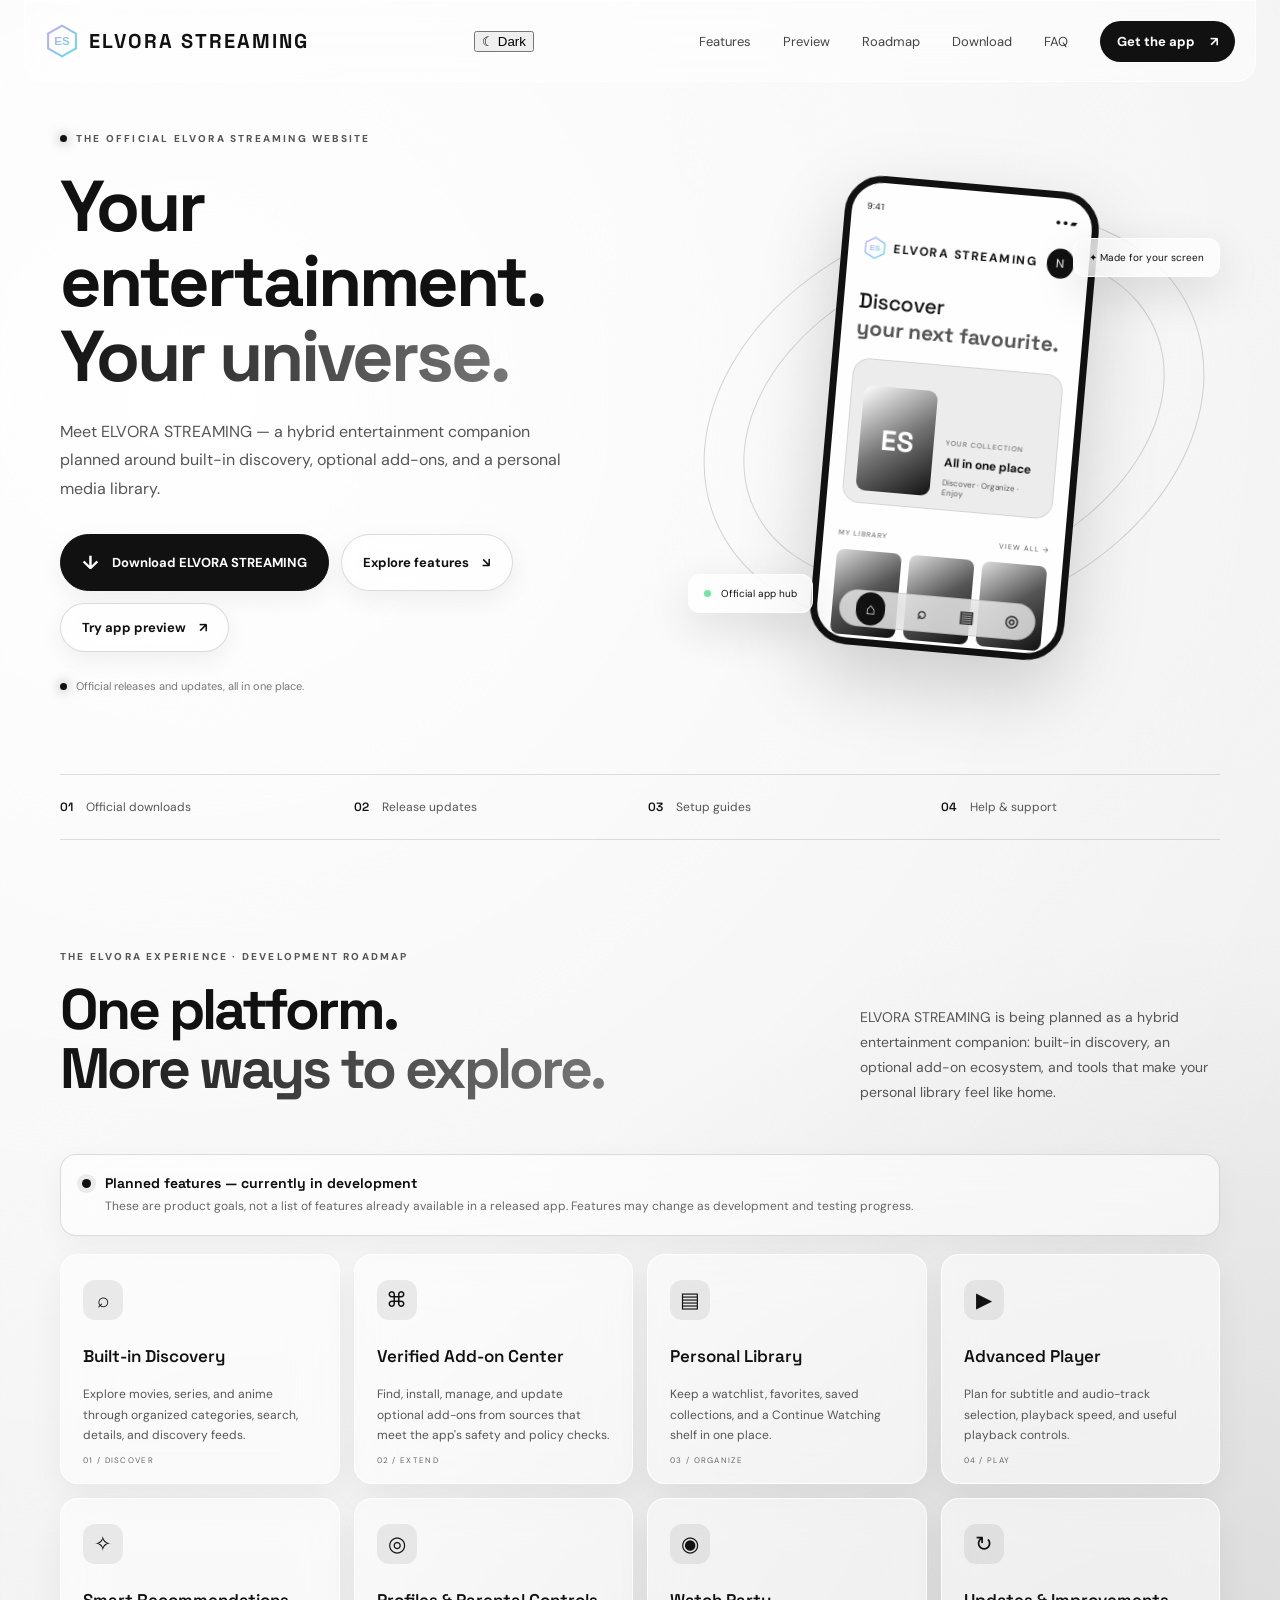
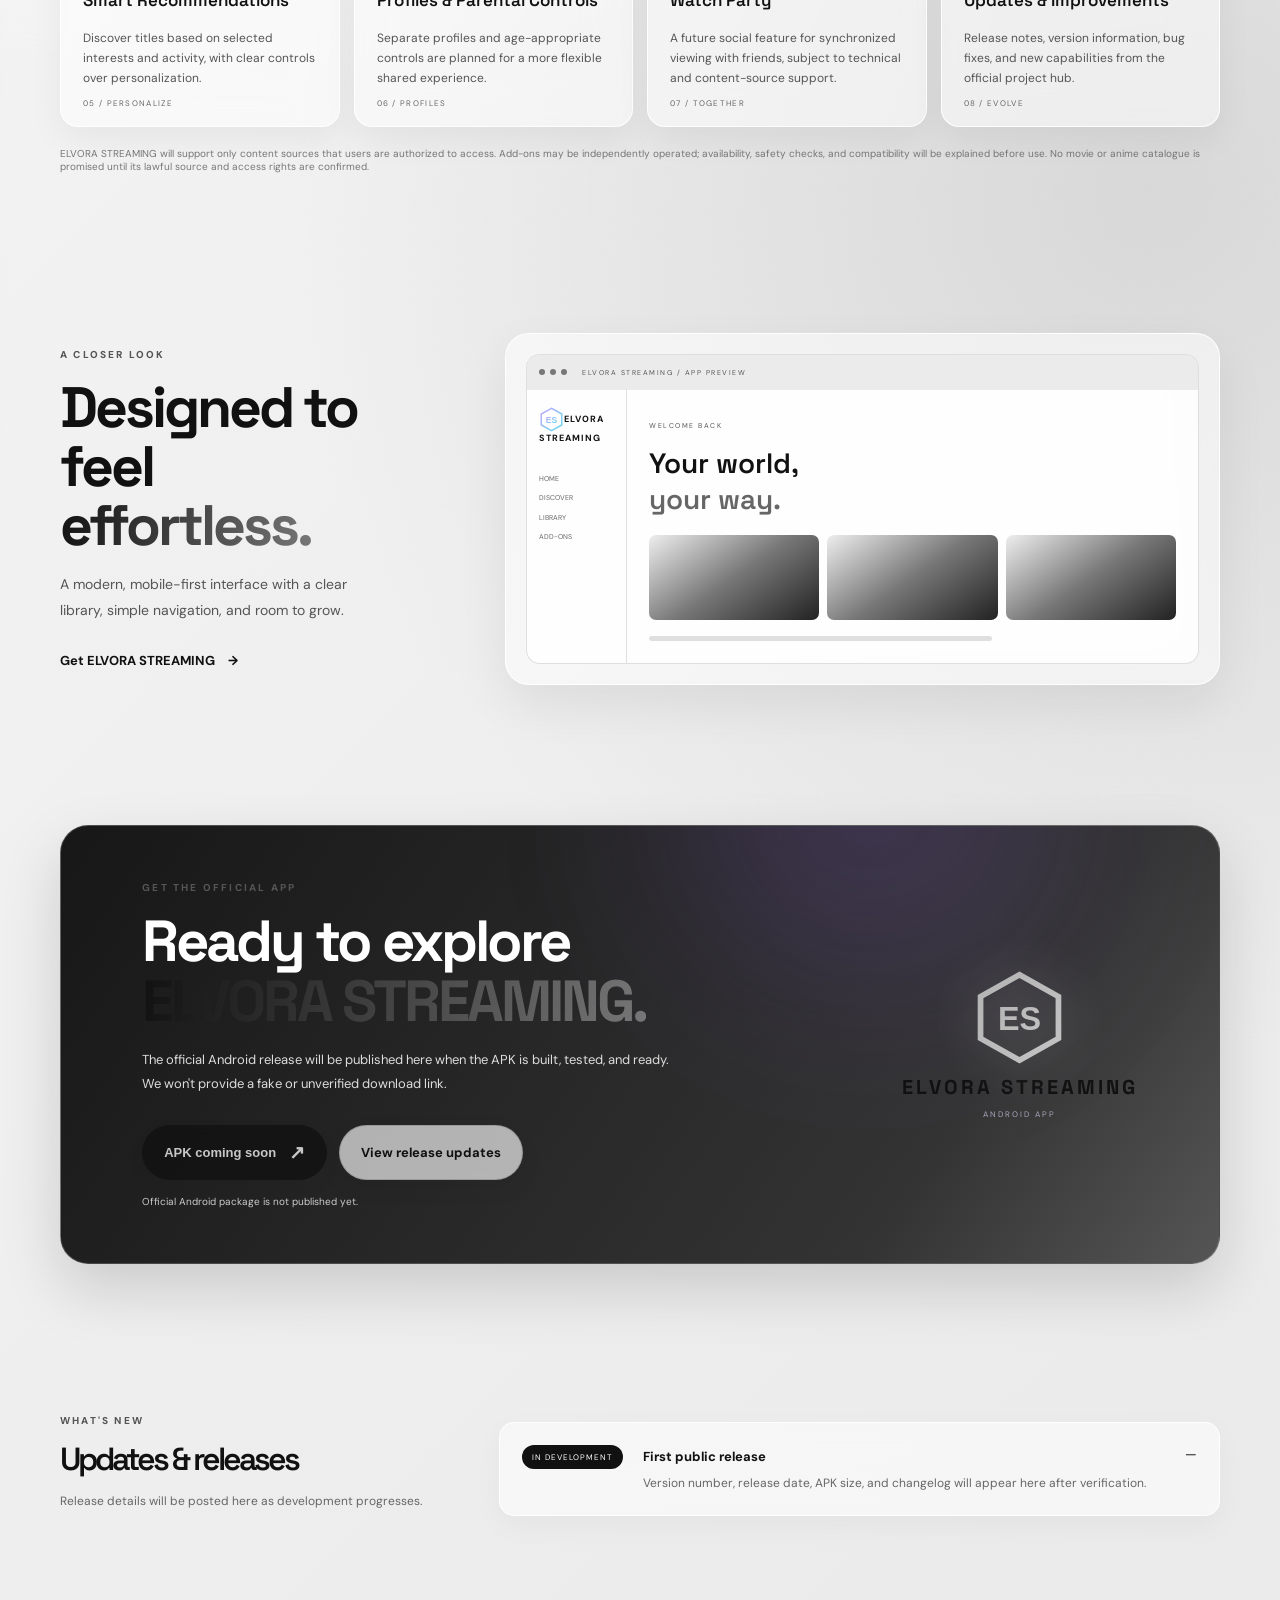
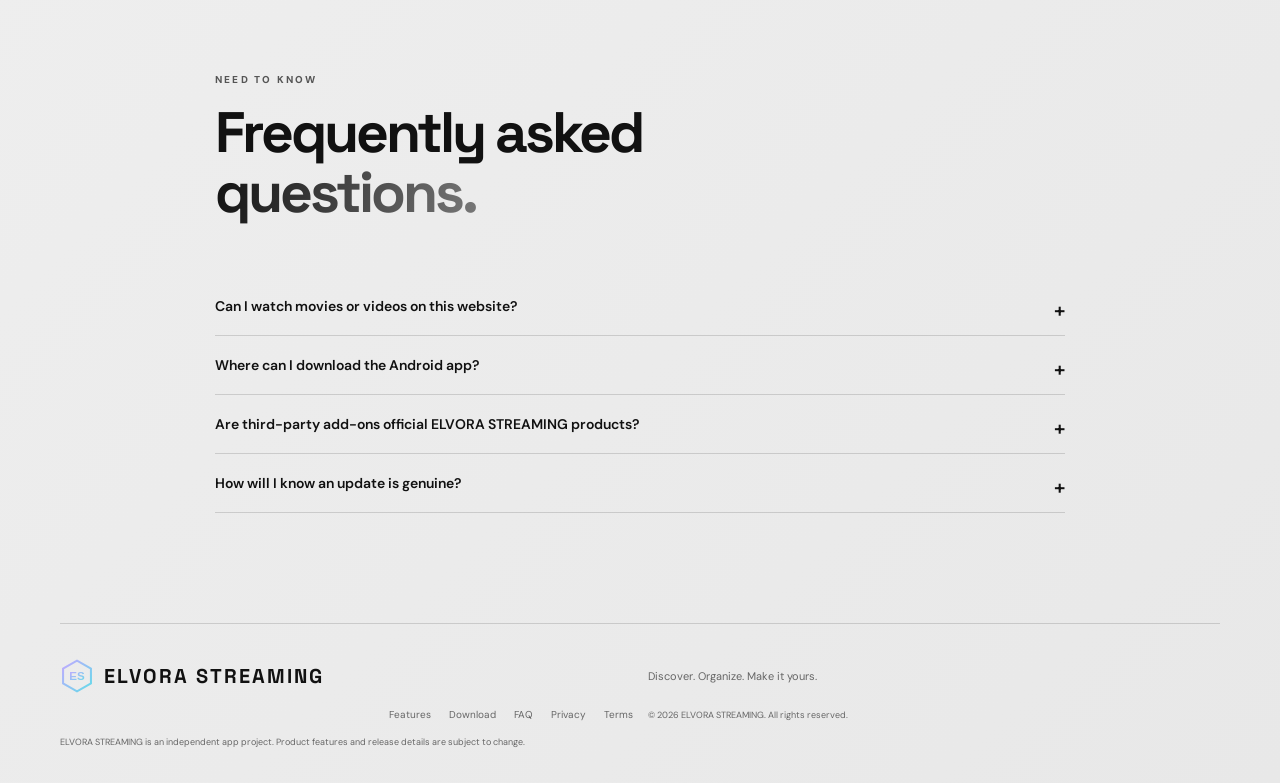
==== commit 8b562bd7: "Add light and dark theme toggle to website" ====
--- a/index.html
+++ b/index.html
@@ -13,6 +13,7 @@
   <div class="ambient ambient-one"></div><div class="ambient ambient-two"></div>
   <header class="topbar">
     <a class="brand" href="#home" aria-label="ELVORA STREAMING home"><img src="assets/logo.svg" alt=""><span>ELVORA STREAMING</span></a>
+    <button class="theme-toggle" id="themeToggle" type="button" aria-label="Switch to dark theme" title="Switch theme">☾ <span>Dark</span></button>
     <button class="menu-toggle" id="menuToggle" aria-label="Open menu" aria-expanded="false">☰</button>
     <nav id="mainNav">
       <a href="#features">Features</a><a href="#screens">Preview</a><a href="#updates">Roadmap</a><a href="#download">Download</a><a href="#faq">FAQ</a>
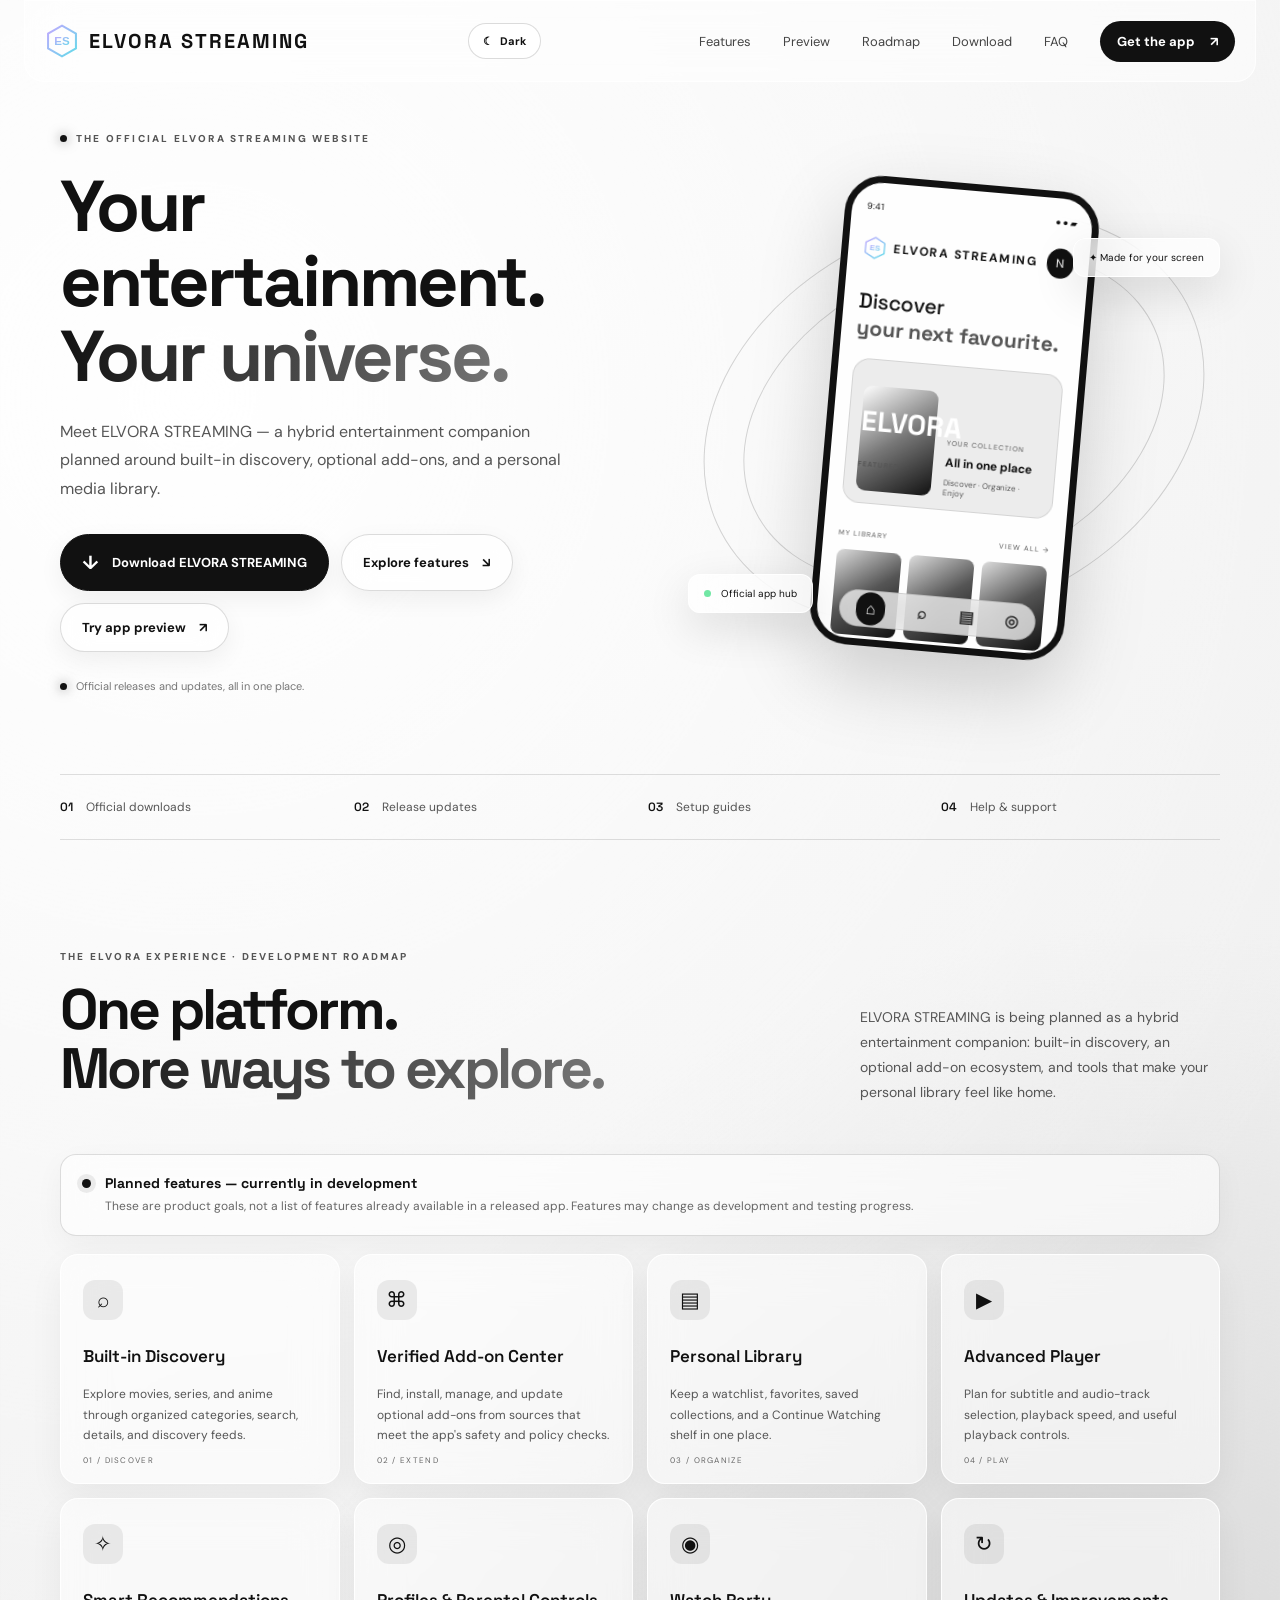
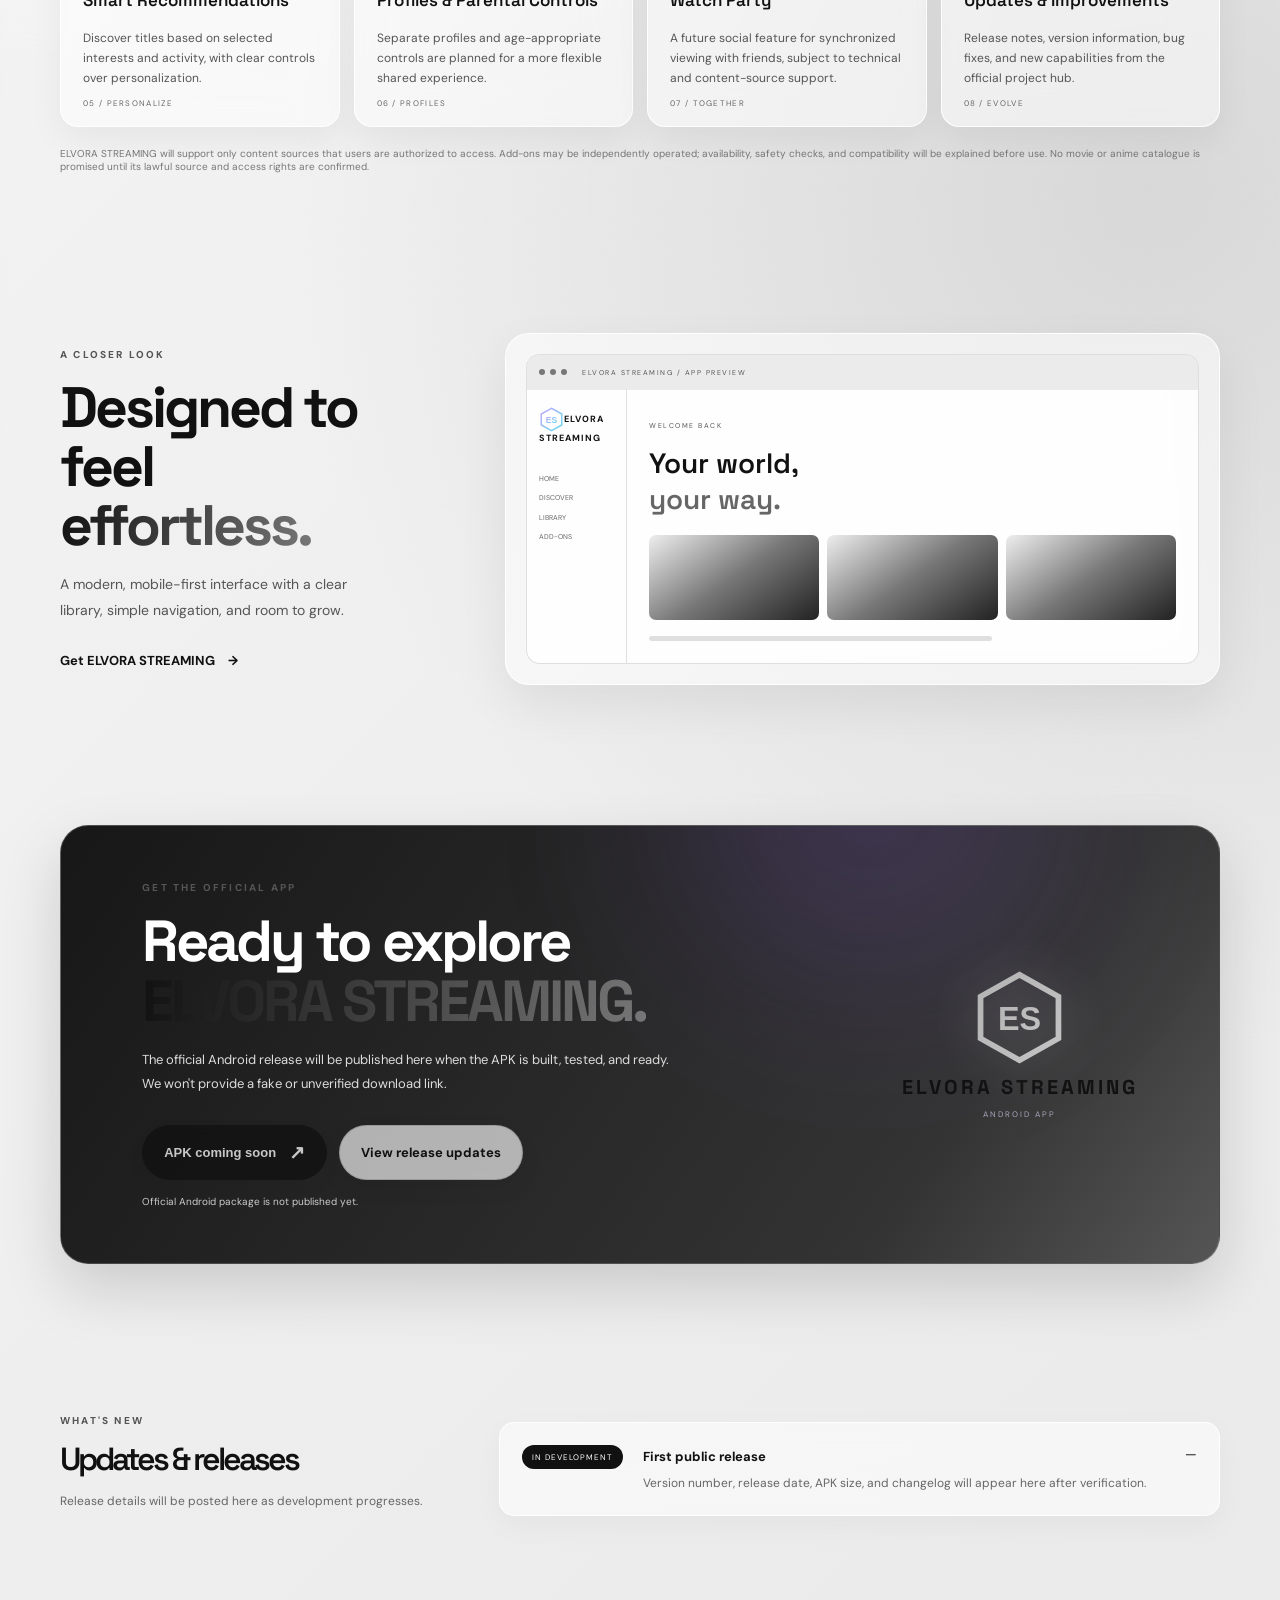
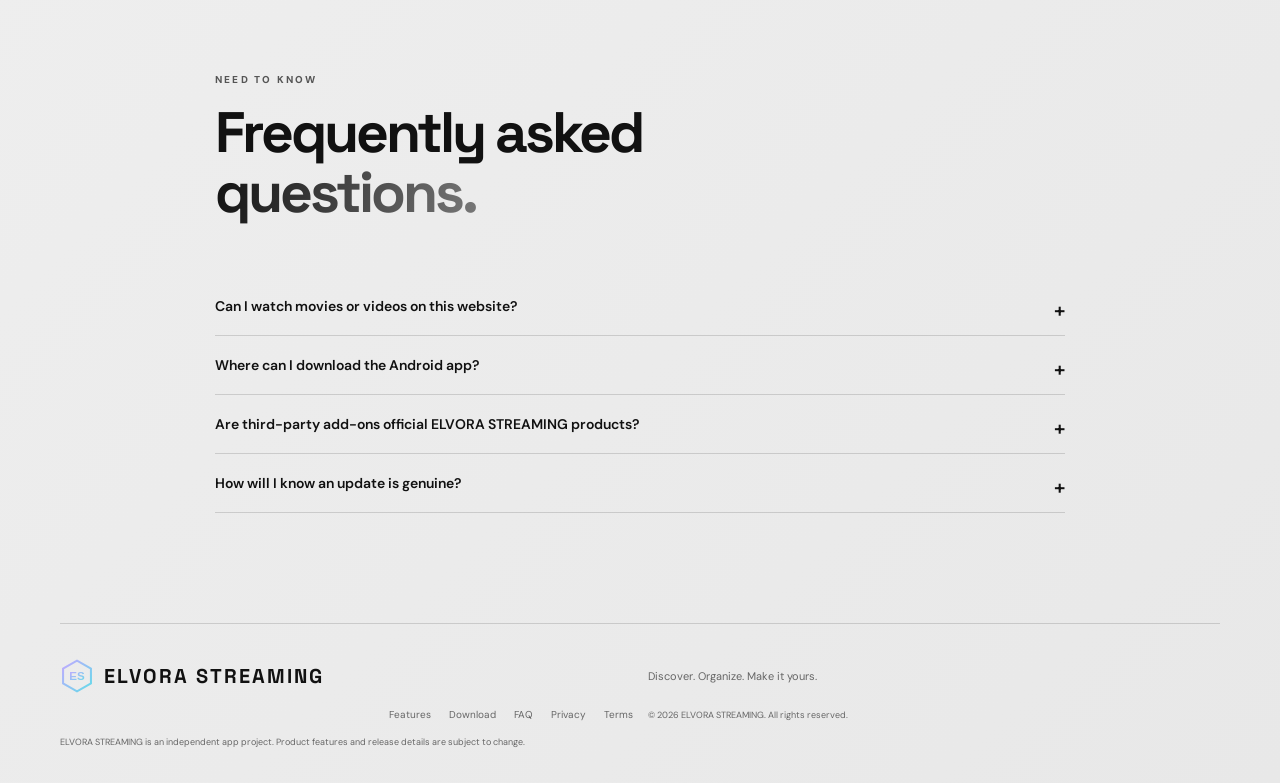
==== commit 5c52b3a8: "Refresh website device mockup with cinematic poster art" ====
--- a/index.html
+++ b/index.html
@@ -39,7 +39,7 @@
           <div class="device-top"><span>9:41</span><span>● ● ▰</span></div>
           <div class="mock-brand"><img src="assets/logo.svg" alt=""><b>ELVORA STREAMING</b><span class="avatar">N</span></div>
           <div class="mock-welcome">Discover<br><strong>your next favourite.</strong></div>
-          <div class="mock-feature"><div class="mock-poster"><span>ES</span></div><div><small>YOUR COLLECTION</small><b>All in one place</b><em>Discover · Organize · Enjoy</em></div></div>
+          <div class="mock-feature"><div class="mock-poster"><span>ELVORA<br><small>FEATURED</small></span></div><div><small>YOUR COLLECTION</small><b>All in one place</b><em>Discover · Organize · Enjoy</em></div></div>
           <div class="mock-row"><span>MY LIBRARY</span><span>VIEW ALL →</span></div>
           <div class="mock-shelf"><i></i><i></i><i></i></div>
           <div class="mock-nav"><b>⌂</b><b>⌕</b><b>▤</b><b>◎</b></div>
--- a/styles.css
+++ b/styles.css
@@ -318,3 +318,41 @@
 .roadmap-grid .feature-card p{color:#555}
 .roadmap-grid .feature-card .card-index{color:#666}
 @media(max-width:480px){.roadmap-notice{padding:16px}.roadmap-grid .feature-card{min-height:215px}}
+
+
+/* ELVORA theme switch */
+.theme-toggle{display:inline-flex;align-items:center;gap:7px;border:1px solid rgba(0,0,0,.14);background:rgba(255,255,255,.72);color:#111;border-radius:24px;padding:10px 14px;font:700 11px 'DM Sans';cursor:pointer;white-space:nowrap;backdrop-filter:blur(16px)}
+html[data-theme="dark"]{color-scheme:dark;--bg:#090912;--panel:#141421;--text:#f6f4ff;--muted:#aaa7bc;--line:rgba(255,255,255,.13)}
+html[data-theme="dark"] body{background:radial-gradient(ellipse at 80% 5%,#24183d 0,transparent 32%),#090912;color:#f6f4ff}
+html[data-theme="dark"] .topbar{background:rgba(15,15,27,.72);border-color:rgba(255,255,255,.12)}
+html[data-theme="dark"] nav{color:#d0cddd}
+html[data-theme="dark"] nav a:hover,html[data-theme="dark"] .footer a:hover{color:#fff}
+html[data-theme="dark"] .nav-cta{background:#fff;color:#111}
+html[data-theme="dark"] .theme-toggle{background:rgba(255,255,255,.1);border-color:rgba(255,255,255,.2);color:#fff}
+html[data-theme="dark"] .menu-toggle{color:#fff}
+html[data-theme="dark"] .eyebrow{color:#bba8ff}
+html[data-theme="dark"] .lead,html[data-theme="dark"] .section-heading>p,html[data-theme="dark"] .preview-copy p,html[data-theme="dark"] .download-copy p{color:#aaa7bc}
+html[data-theme="dark"] .secondary{background:rgba(255,255,255,.07);color:#fff;border-color:rgba(255,255,255,.18)}
+html[data-theme="dark"] .micro-note,html[data-theme="dark"] .disclaimer{color:#aaa7bc}
+html[data-theme="dark"] .trust-strip{border-color:rgba(255,255,255,.14)}
+html[data-theme="dark"] .trust-strip div,html[data-theme="dark"] .footer>p,html[data-theme="dark"] .footer>small,html[data-theme="dark"] .footer-links{color:#aaa7bc}
+html[data-theme="dark"] .trust-strip b{color:#c5afff}
+html[data-theme="dark"] .roadmap-notice,html[data-theme="dark"] .roadmap-grid .feature-card,html[data-theme="dark"] .release-row{background:rgba(24,23,39,.82);border-color:rgba(255,255,255,.13)}
+html[data-theme="dark"] .roadmap-notice b,html[data-theme="dark"] .roadmap-grid .feature-card h3{color:#f6f4ff}
+html[data-theme="dark"] .roadmap-notice p,html[data-theme="dark"] .roadmap-grid .feature-card p,html[data-theme="dark"] .roadmap-grid .feature-card .card-index{color:#aaa7bc}
+html[data-theme="dark"] .roadmap-pulse{background:#69e5ef;box-shadow:0 0 0 5px rgba(105,229,239,.12)}
+html[data-theme="dark"] .preview-panel{background:linear-gradient(135deg,#241c39,#111622);border-color:rgba(255,255,255,.15)}
+html[data-theme="dark"] .preview-window{background:#0c0d17;border-color:rgba(255,255,255,.12)}
+html[data-theme="dark"] .window-bar{background:#171624}
+html[data-theme="dark"] .window-bar span,html[data-theme="dark"] .preview-side small{color:#aaa7bc}
+html[data-theme="dark"] .preview-side{color:#f6f4ff;border-color:rgba(255,255,255,.12)}
+html[data-theme="dark"] .preview-main>small{color:#bba8ff}
+html[data-theme="dark"] .preview-main h3{color:#f6f4ff}
+html[data-theme="dark"] .preview-main h3 span{color:#bba8ff}
+html[data-theme="dark"] .preview-lines{background:rgba(255,255,255,.15)}
+html[data-theme="dark"] .faq details{border-color:rgba(255,255,255,.15)}
+html[data-theme="dark"] .faq summary:after{color:#fff}
+html[data-theme="dark"] .faq details p,html[data-theme="dark"] .legal p,html[data-theme="dark"] .legal li{color:#aaa7bc}
+html[data-theme="dark"] .footer{border-color:rgba(255,255,255,.14)}
+html[data-theme="dark"] .ambient-one,html[data-theme="dark"] .ambient-two{background:#7951c8;opacity:.18}
+@media(max-width:800px){html[data-theme="dark"] nav{background:rgba(18,17,31,.96);border-color:rgba(255,255,255,.14)}}
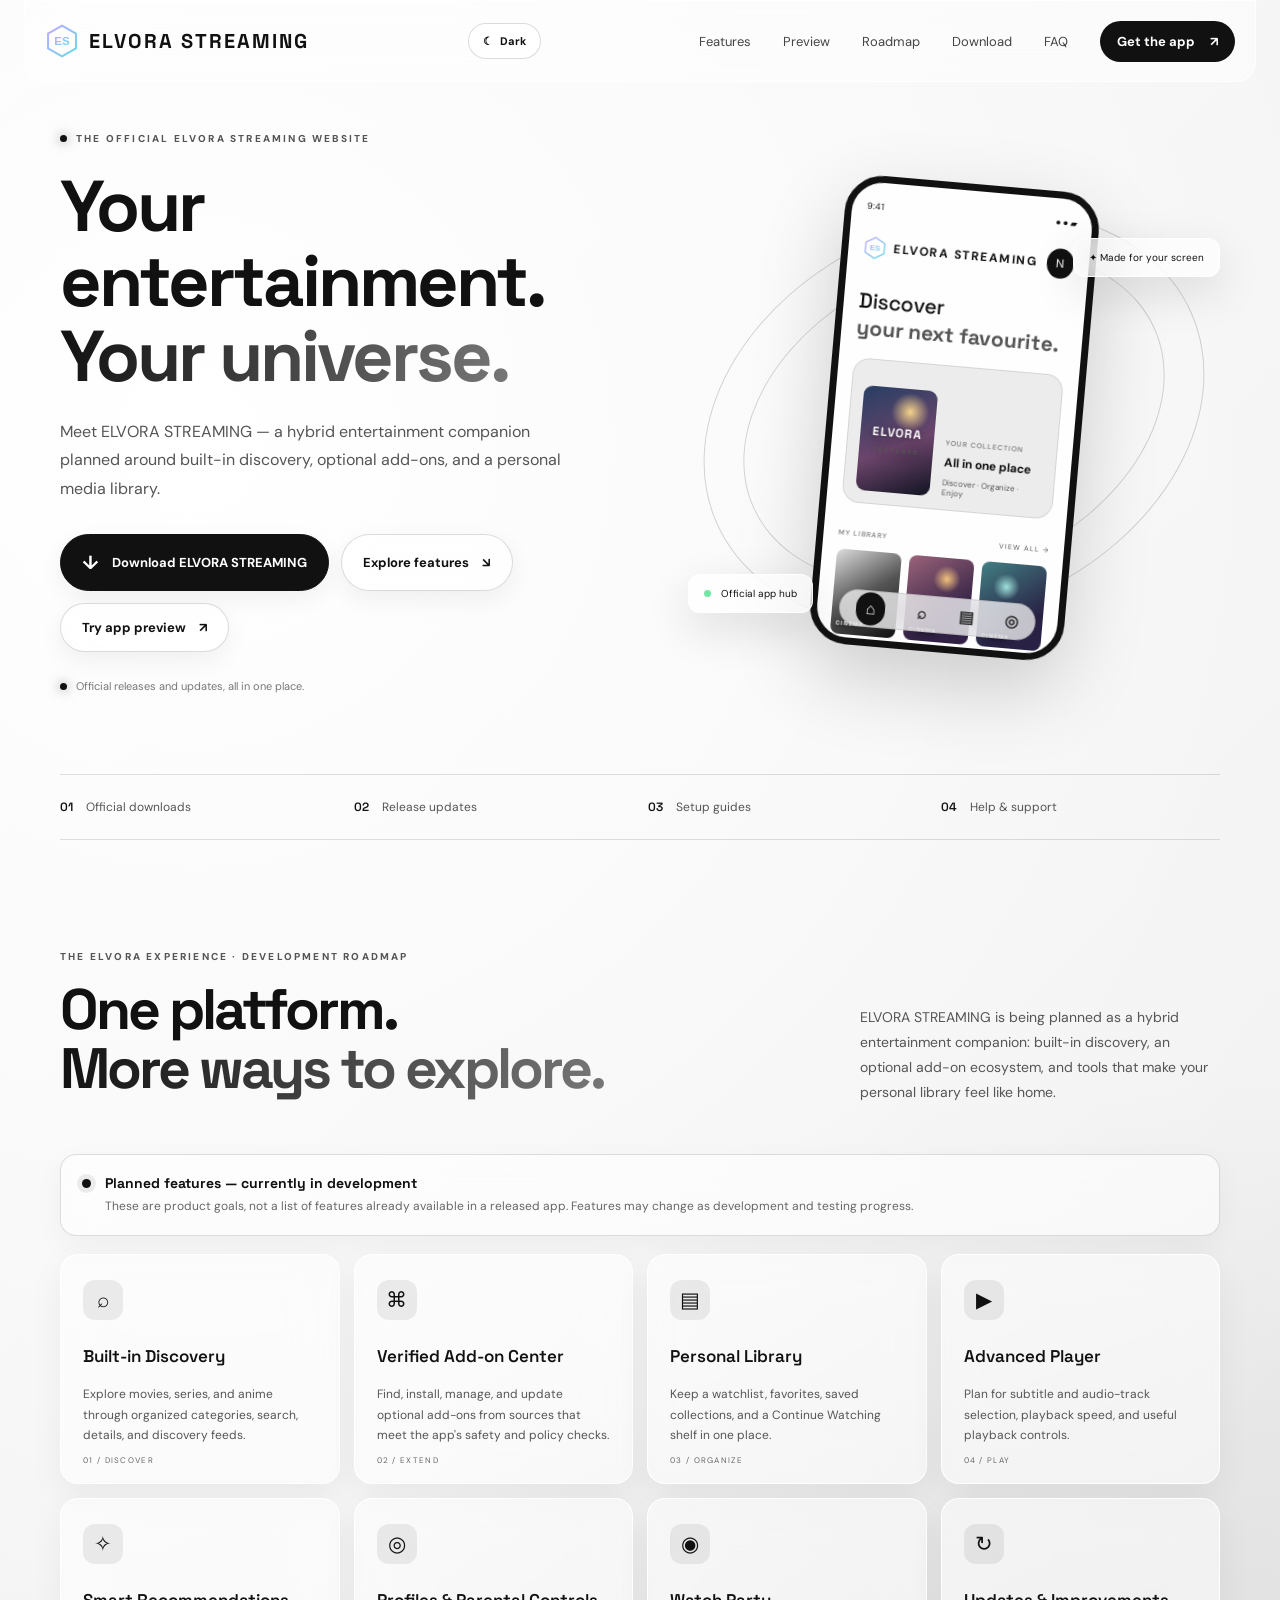
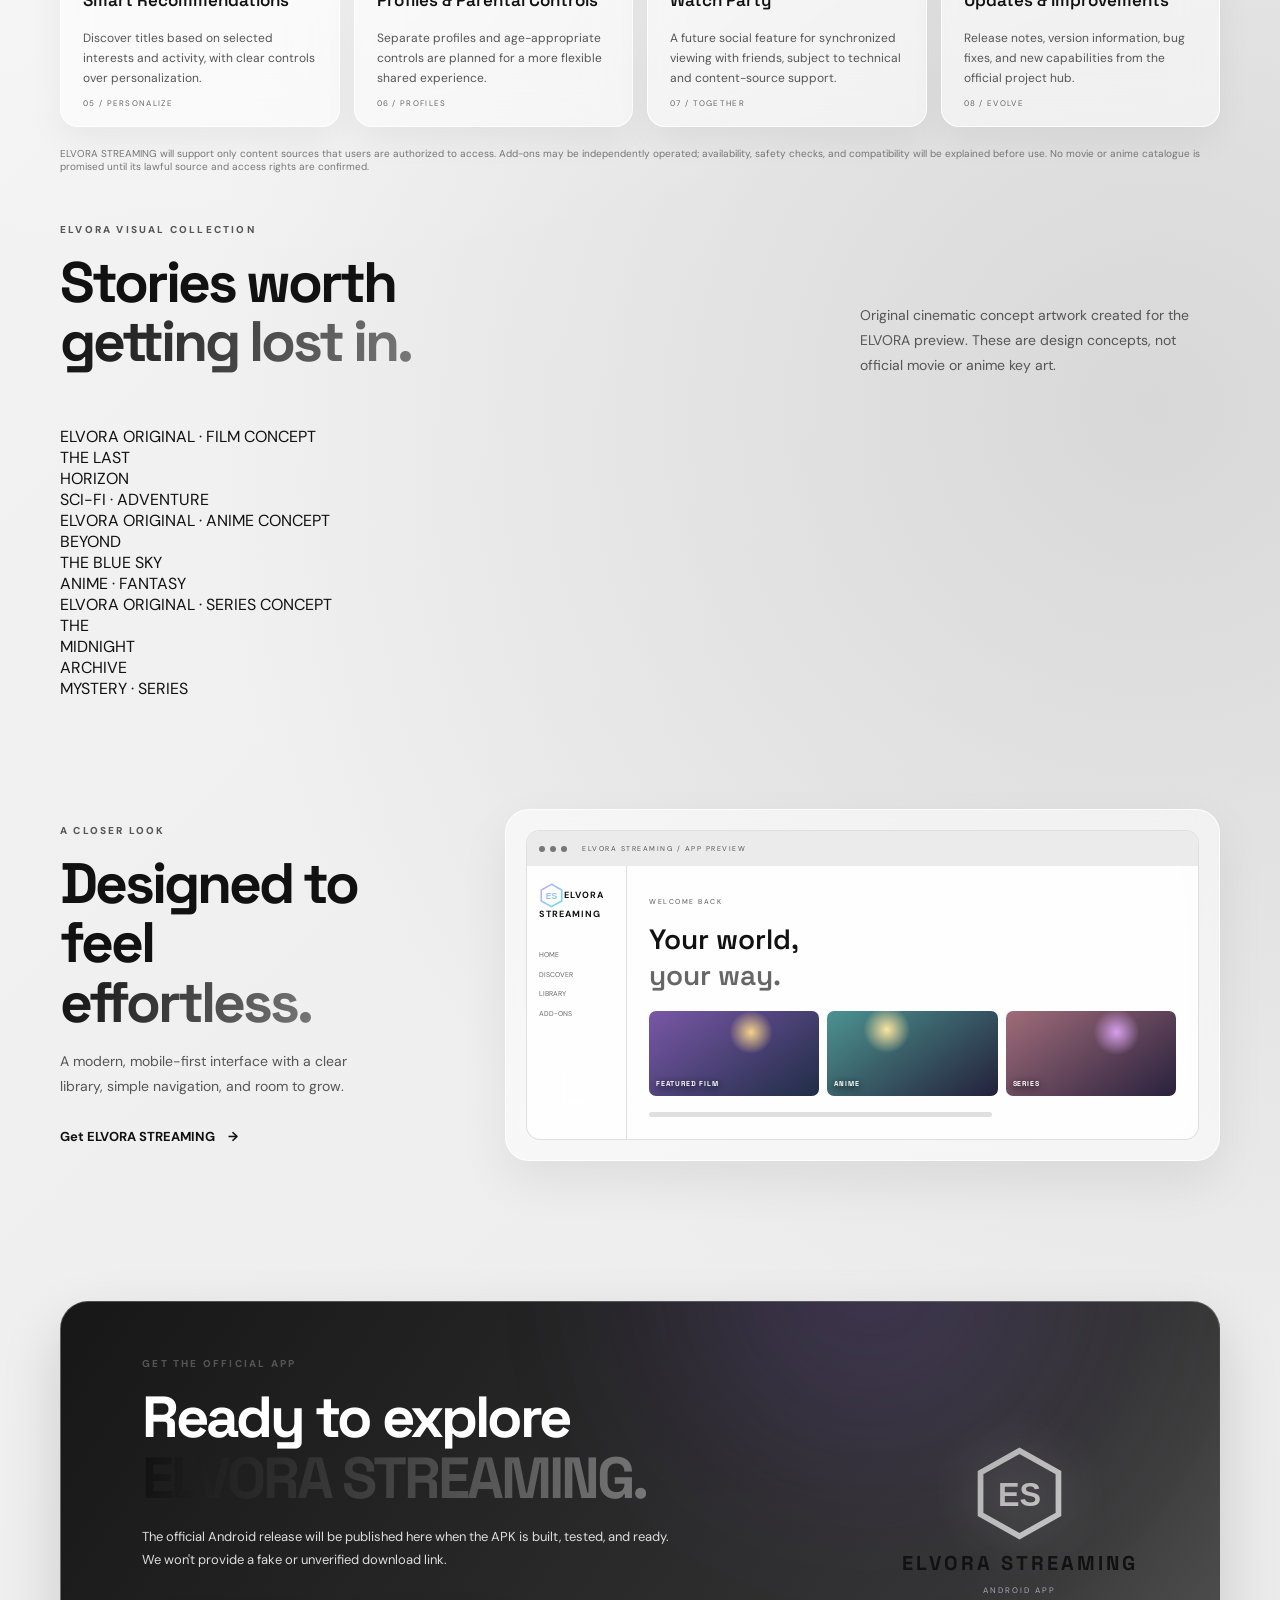
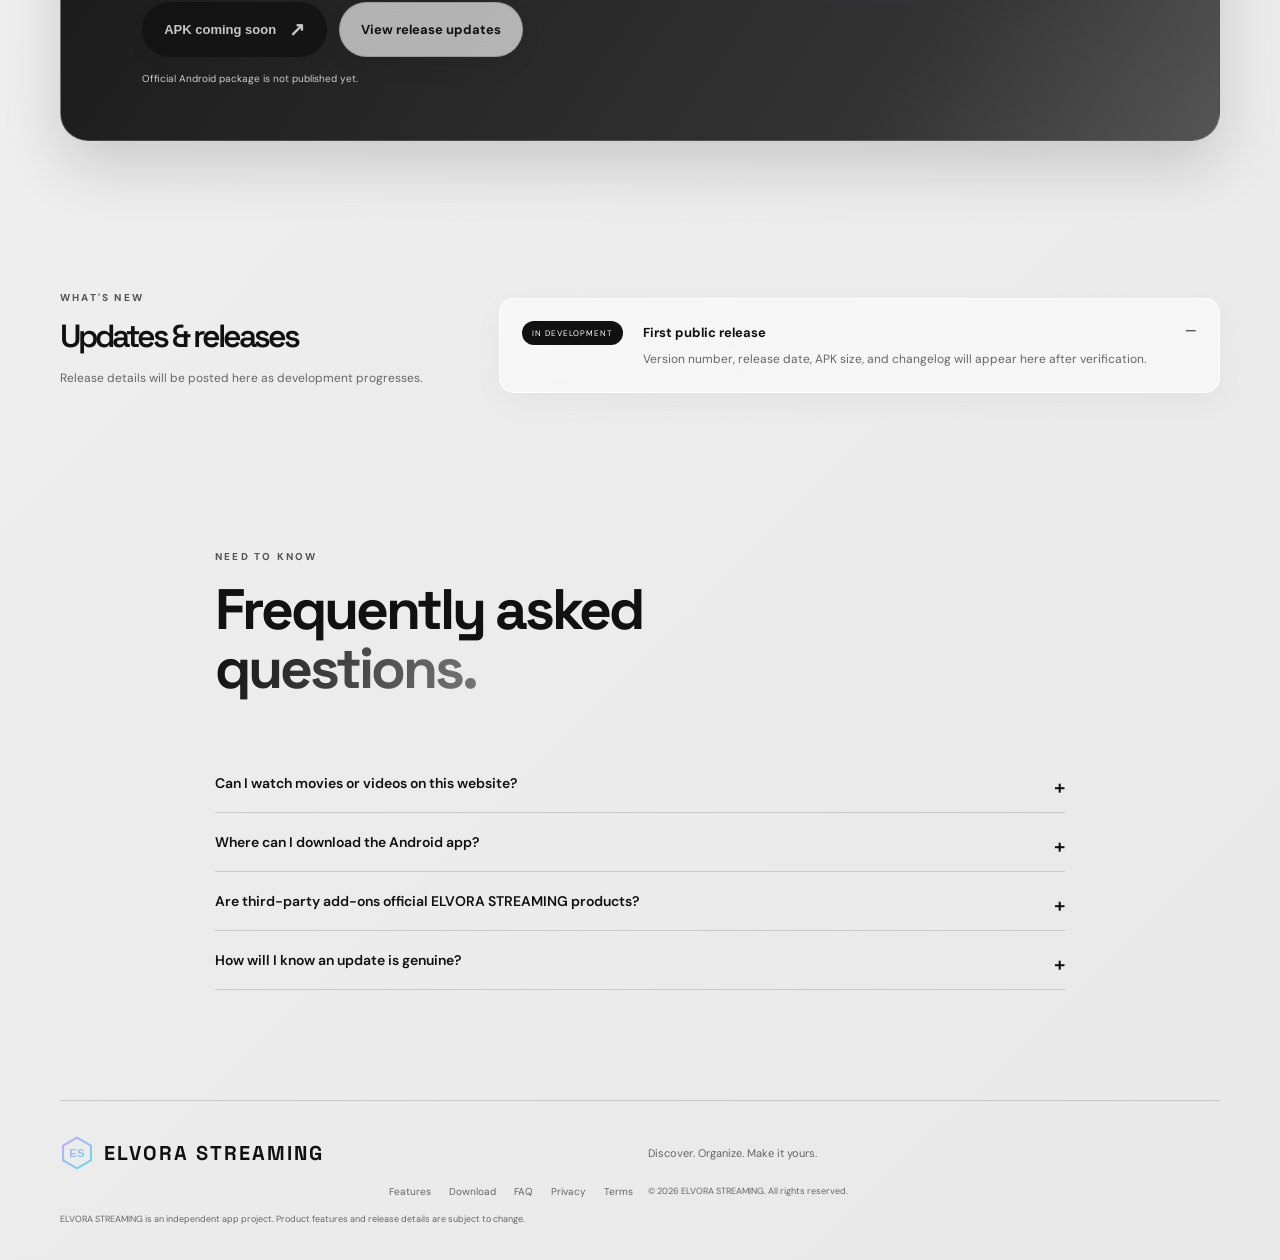
==== commit 21c82c80: "Refresh ELVORA website theme controls and add poster showcase" ====
--- a/index.html
+++ b/index.html
@@ -7,13 +7,13 @@
   <meta name="description" content="ELVORA STREAMING — your personal entertainment companion. Discover the app, explore its features, and download official releases.">
   <title>ELVORA STREAMING — Official Website</title>
   <link rel="icon" href="assets/logo.svg" type="image/svg+xml">
-  <link rel="stylesheet" href="styles.css?v=3">
+  <link rel="stylesheet" href="styles.css?v=4">
 </head>
 <body>
   <div class="ambient ambient-one"></div><div class="ambient ambient-two"></div>
   <header class="topbar">
     <a class="brand" href="#home" aria-label="ELVORA STREAMING home"><img src="assets/logo.svg" alt=""><span>ELVORA STREAMING</span></a>
-    <button class="theme-toggle" id="themeToggle" type="button" aria-label="Switch to dark theme" title="Switch theme">☾ <span>Dark</span></button>
+    <button class="theme-toggle" id="themeToggle" type="button" aria-label="Switch to dark theme" title="Switch theme"><span class="theme-icon" aria-hidden="true">☾</span><span class="theme-label">Dark</span></button>
     <button class="menu-toggle" id="menuToggle" aria-label="Open menu" aria-expanded="false">☰</button>
     <nav id="mainNav">
       <a href="#features">Features</a><a href="#screens">Preview</a><a href="#updates">Roadmap</a><a href="#download">Download</a><a href="#faq">FAQ</a>
@@ -69,6 +69,15 @@
       <p class="disclaimer">ELVORA STREAMING will support only content sources that users are authorized to access. Add-ons may be independently operated; availability, safety checks, and compatibility will be explained before use. No movie or anime catalogue is promised until its lawful source and access rights are confirmed.</p>
     </section>
 
+
+    <section class="section-wrap poster-showcase" id="featured-stories">
+      <div class="section-heading"><div><div class="eyebrow">ELVORA VISUAL COLLECTION</div><h2>Stories worth<br><span>getting lost in.</span></h2></div><p>Original cinematic concept artwork created for the ELVORA preview. These are design concepts, not official movie or anime key art.</p></div>
+      <div class="showcase-grid">
+        <article class="showcase-poster horizon-poster"><div class="poster-orb"></div><span class="poster-label">ELVORA ORIGINAL · FILM CONCEPT</span><div class="poster-title">THE LAST<br>HORIZON</div><span class="poster-meta">SCI-FI · ADVENTURE</span></article>
+        <article class="showcase-poster blue-poster"><div class="poster-orb"></div><span class="poster-label">ELVORA ORIGINAL · ANIME CONCEPT</span><div class="poster-title">BEYOND<br>THE BLUE SKY</div><span class="poster-meta">ANIME · FANTASY</span></article>
+        <article class="showcase-poster archive-poster"><div class="poster-orb"></div><span class="poster-label">ELVORA ORIGINAL · SERIES CONCEPT</span><div class="poster-title">THE<br>MIDNIGHT<br>ARCHIVE</div><span class="poster-meta">MYSTERY · SERIES</span></article>
+      </div>
+    </section>
     <section class="section-wrap preview-section section" id="screens">
       <div class="preview-copy"><div class="eyebrow">A CLOSER LOOK</div><h2>Designed to feel<br><span>effortless.</span></h2><p>A modern, mobile-first interface with a clear library, simple navigation, and room to grow.</p><a class="text-link" href="#download">Get ELVORA STREAMING <span>→</span></a></div>
       <div class="preview-panel"><div class="preview-window"><div class="window-bar"><i></i><i></i><i></i><span>ELVORA STREAMING / APP PREVIEW</span></div><div class="preview-content"><div class="preview-side"><img src="assets/logo.svg" alt=""><b>ELVORA STREAMING</b><small>HOME<br><br>DISCOVER<br><br>LIBRARY<br><br>ADD-ONS</small></div><div class="preview-main"><small>WELCOME BACK</small><h3>Your world,<br><span>your way.</span></h3><div class="preview-cards"><i></i><i></i><i></i></div><div class="preview-lines"></div></div></div></div></div>
@@ -89,6 +98,6 @@
   </main>
 
   <footer class="footer section-wrap"><a class="brand" href="#home"><img src="assets/logo.svg" alt=""><span>ELVORA STREAMING</span></a><p>Discover. Organize. Make it yours.</p><div class="footer-links"><a href="#features">Features</a><a href="#download">Download</a><a href="#faq">FAQ</a><a href="privacy.html">Privacy</a><a href="terms.html">Terms</a></div><small>© <span id="year"></span> ELVORA STREAMING. All rights reserved.</small><small class="footer-note">ELVORA STREAMING is an independent app project. Product features and release details are subject to change.</small></footer>
-  <script src="script.js"></script>
+  <script src="script.js?v=4"></script>
 </body>
 </html>
--- a/styles.css
+++ b/styles.css
@@ -356,3 +356,21 @@
 html[data-theme="dark"] .footer{border-color:rgba(255,255,255,.14)}
 html[data-theme="dark"] .ambient-one,html[data-theme="dark"] .ambient-two{background:#7951c8;opacity:.18}
 @media(max-width:800px){html[data-theme="dark"] nav{background:rgba(18,17,31,.96);border-color:rgba(255,255,255,.14)}}
+
+
+/* Cinematic poster-style artwork in website previews */
+.mock-poster{background:radial-gradient(circle at 65% 22%,#f5d38a 0,transparent 20%),linear-gradient(155deg,#273e63,#6c456c 55%,#101321)!important;position:relative;overflow:hidden}
+.mock-poster span{font:700 12px 'Space Grotesk';letter-spacing:1px;text-align:center;text-shadow:0 2px 8px #0008}
+.mock-poster small{font-size:6px;letter-spacing:2px}
+.mock-shelf i{position:relative;overflow:hidden}
+.mock-shelf i:after{content:"CINEMA";position:absolute;left:5px;right:3px;bottom:7px;color:#fff;font:700 6px 'Space Grotesk';letter-spacing:1px;text-shadow:0 1px 5px #000}
+.mock-shelf i:nth-child(2){background:radial-gradient(circle at 60% 25%,#f1c27c 0,transparent 18%),linear-gradient(145deg,#9b6379,#302144 70%)}
+.mock-shelf i:nth-child(3){background:radial-gradient(circle at 40% 28%,#9fe2dc 0,transparent 18%),linear-gradient(145deg,#427f83,#292144 70%)}
+.preview-cards i{position:relative;overflow:hidden}
+.preview-cards i:after{content:"FEATURED FILM";position:absolute;left:7px;right:4px;bottom:8px;color:#fff;font:700 7px 'Space Grotesk';letter-spacing:.8px;text-shadow:0 2px 7px #000}
+.preview-cards i:nth-child(2):after{content:"ANIME"}
+.preview-cards i:nth-child(3):after{content:"SERIES"}
+.preview-cards i{background:radial-gradient(circle at 60% 25%,#f4d28a 0,transparent 18%),linear-gradient(145deg,#7957a7,#202d47)}
+.preview-cards i:nth-child(2){background:radial-gradient(circle at 35% 22%,#fce6a0 0,transparent 18%),linear-gradient(145deg,#4c9390,#24213b)}
+.preview-cards i:nth-child(3){background:radial-gradient(circle at 65% 25%,#d7a0ec 0,transparent 18%),linear-gradient(145deg,#a06c79,#29213e)}
+html[data-theme="dark"] .mock-poster{background:radial-gradient(circle at 65% 22%,#f5d38a 0,transparent 20%),linear-gradient(155deg,#273e63,#6c456c 55%,#101321)!important}
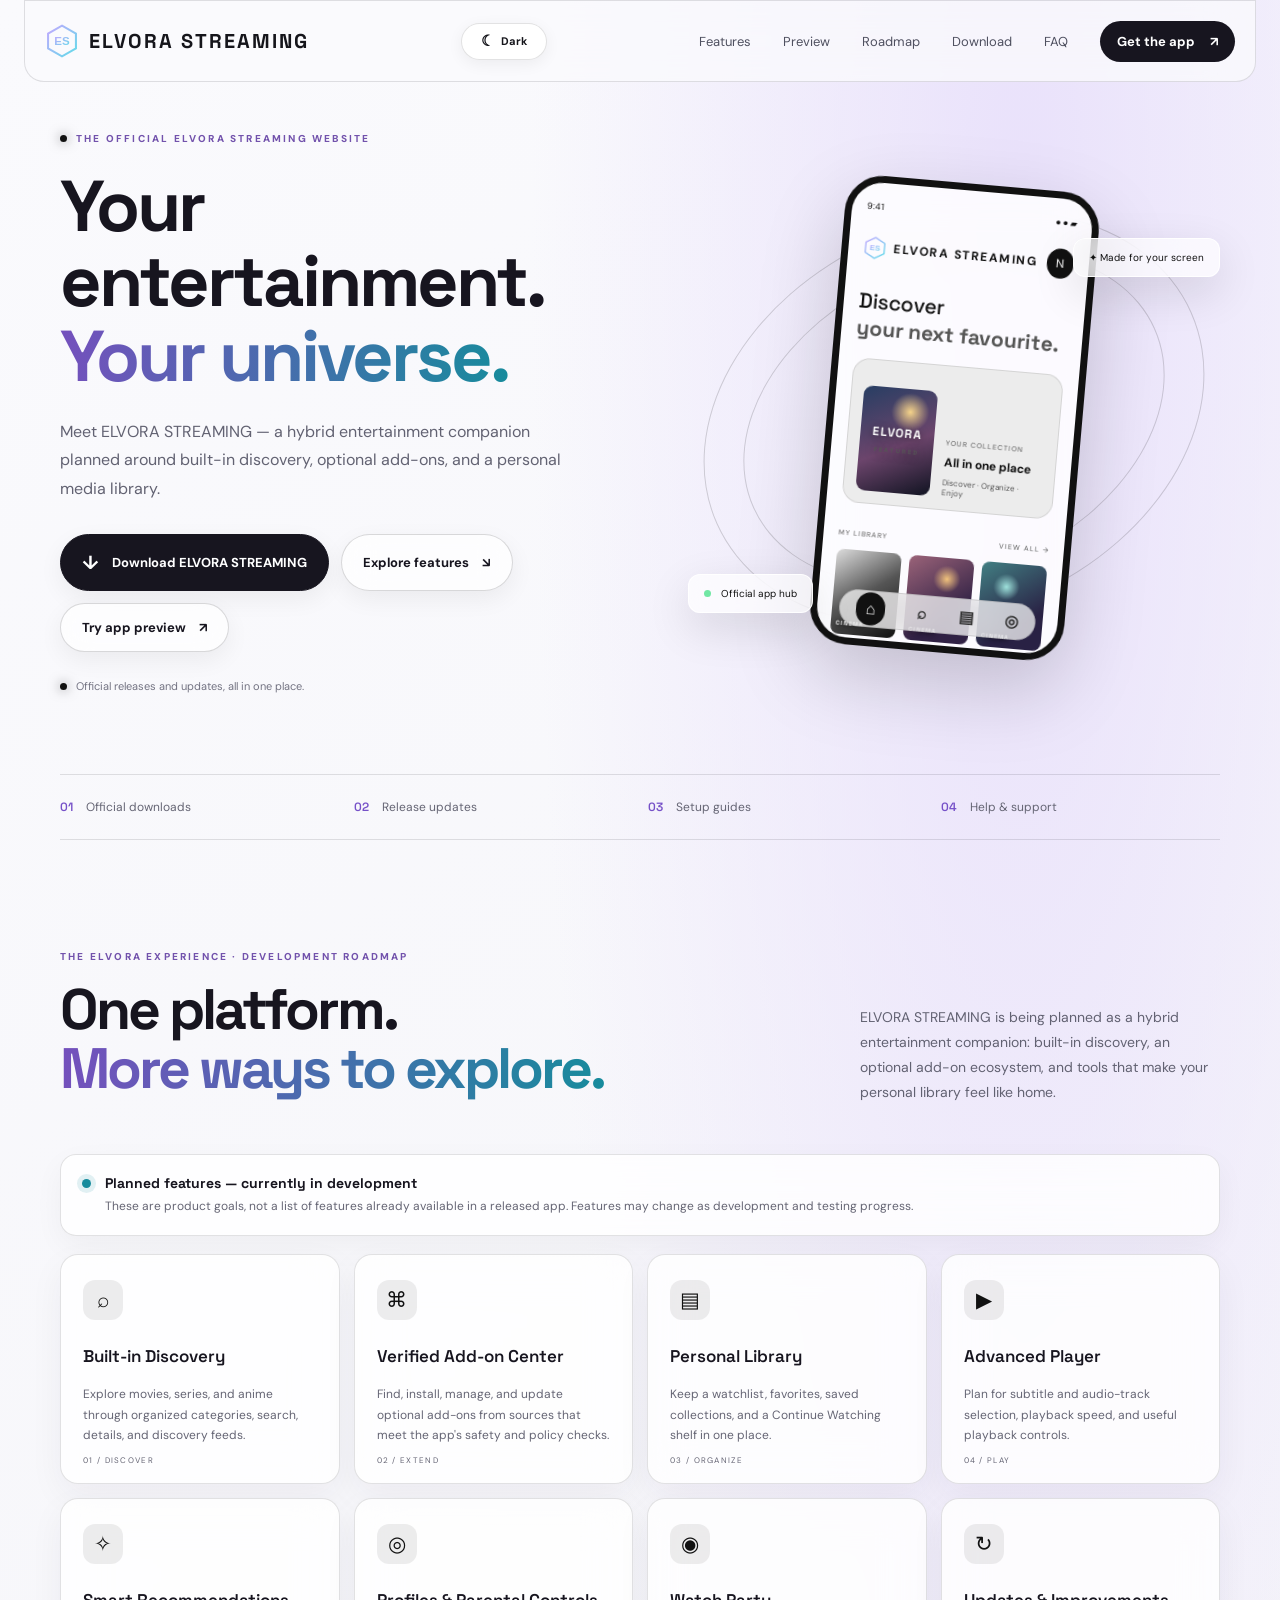
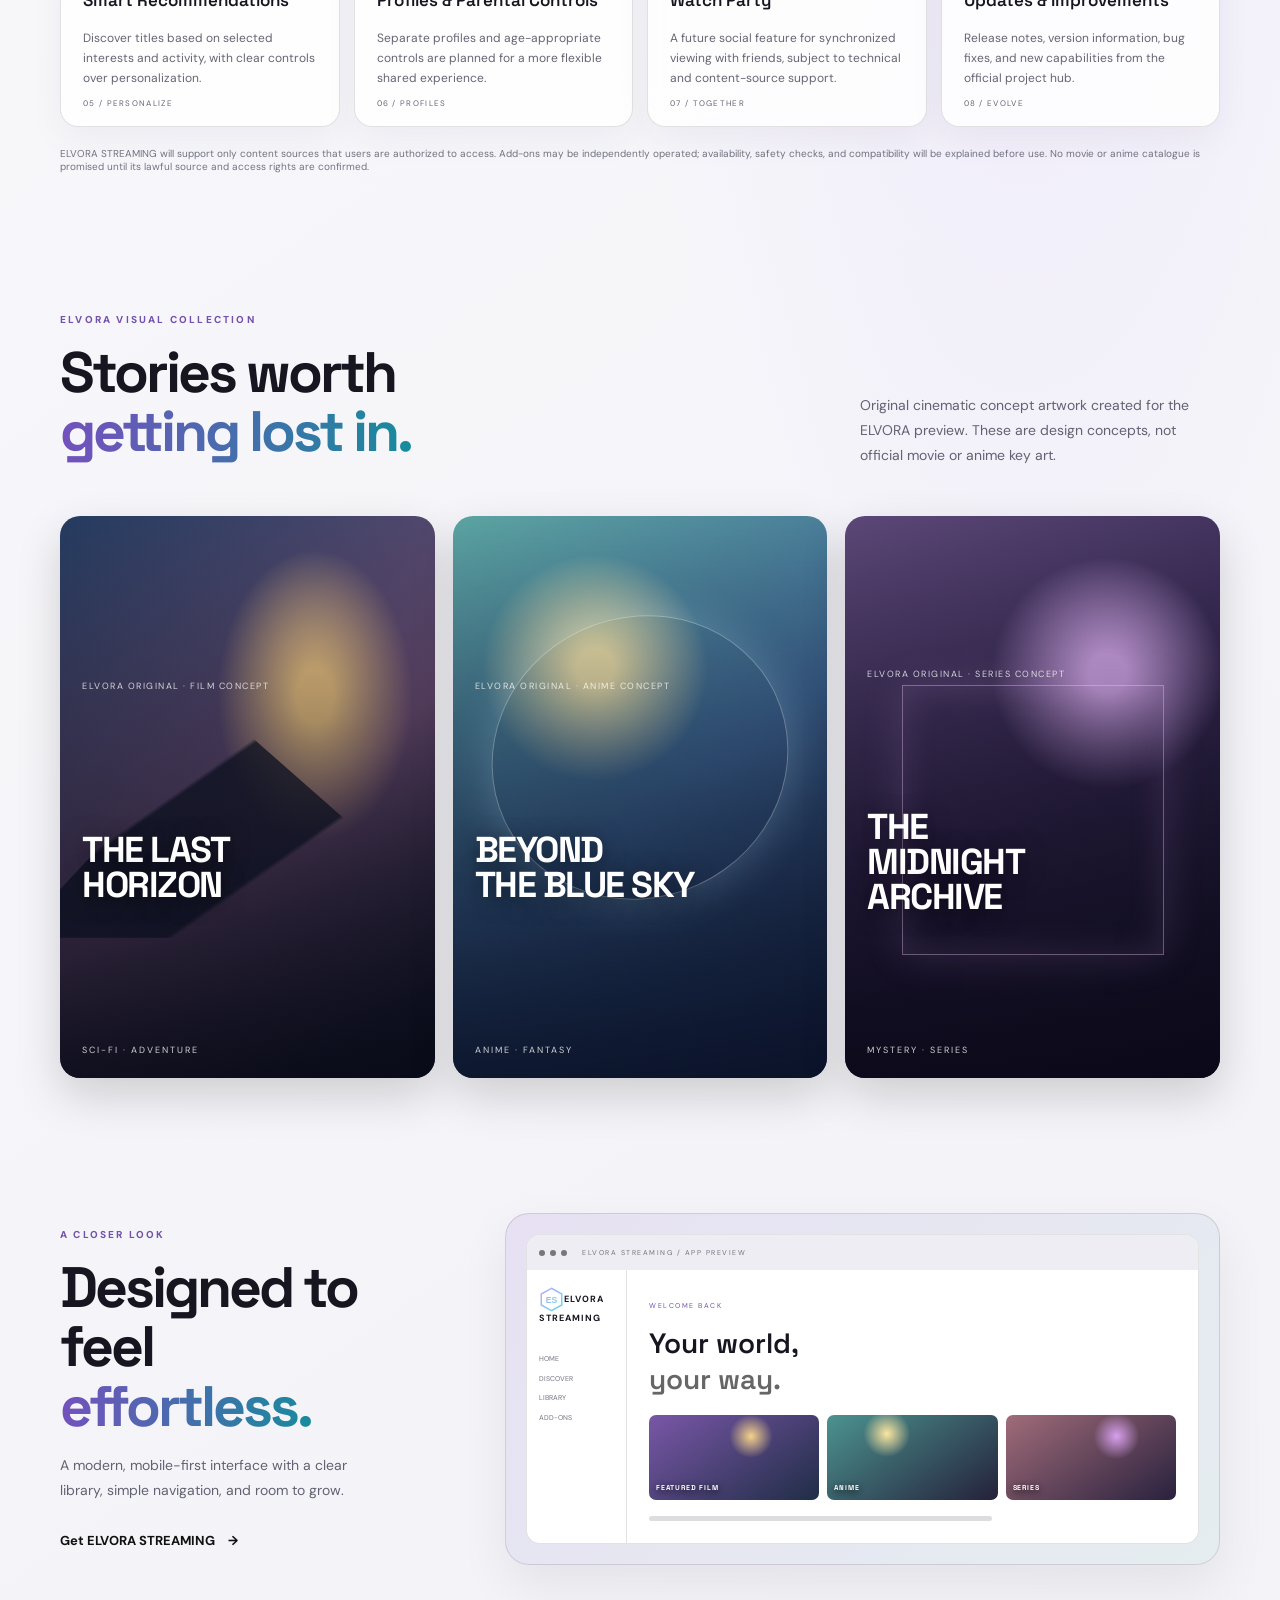
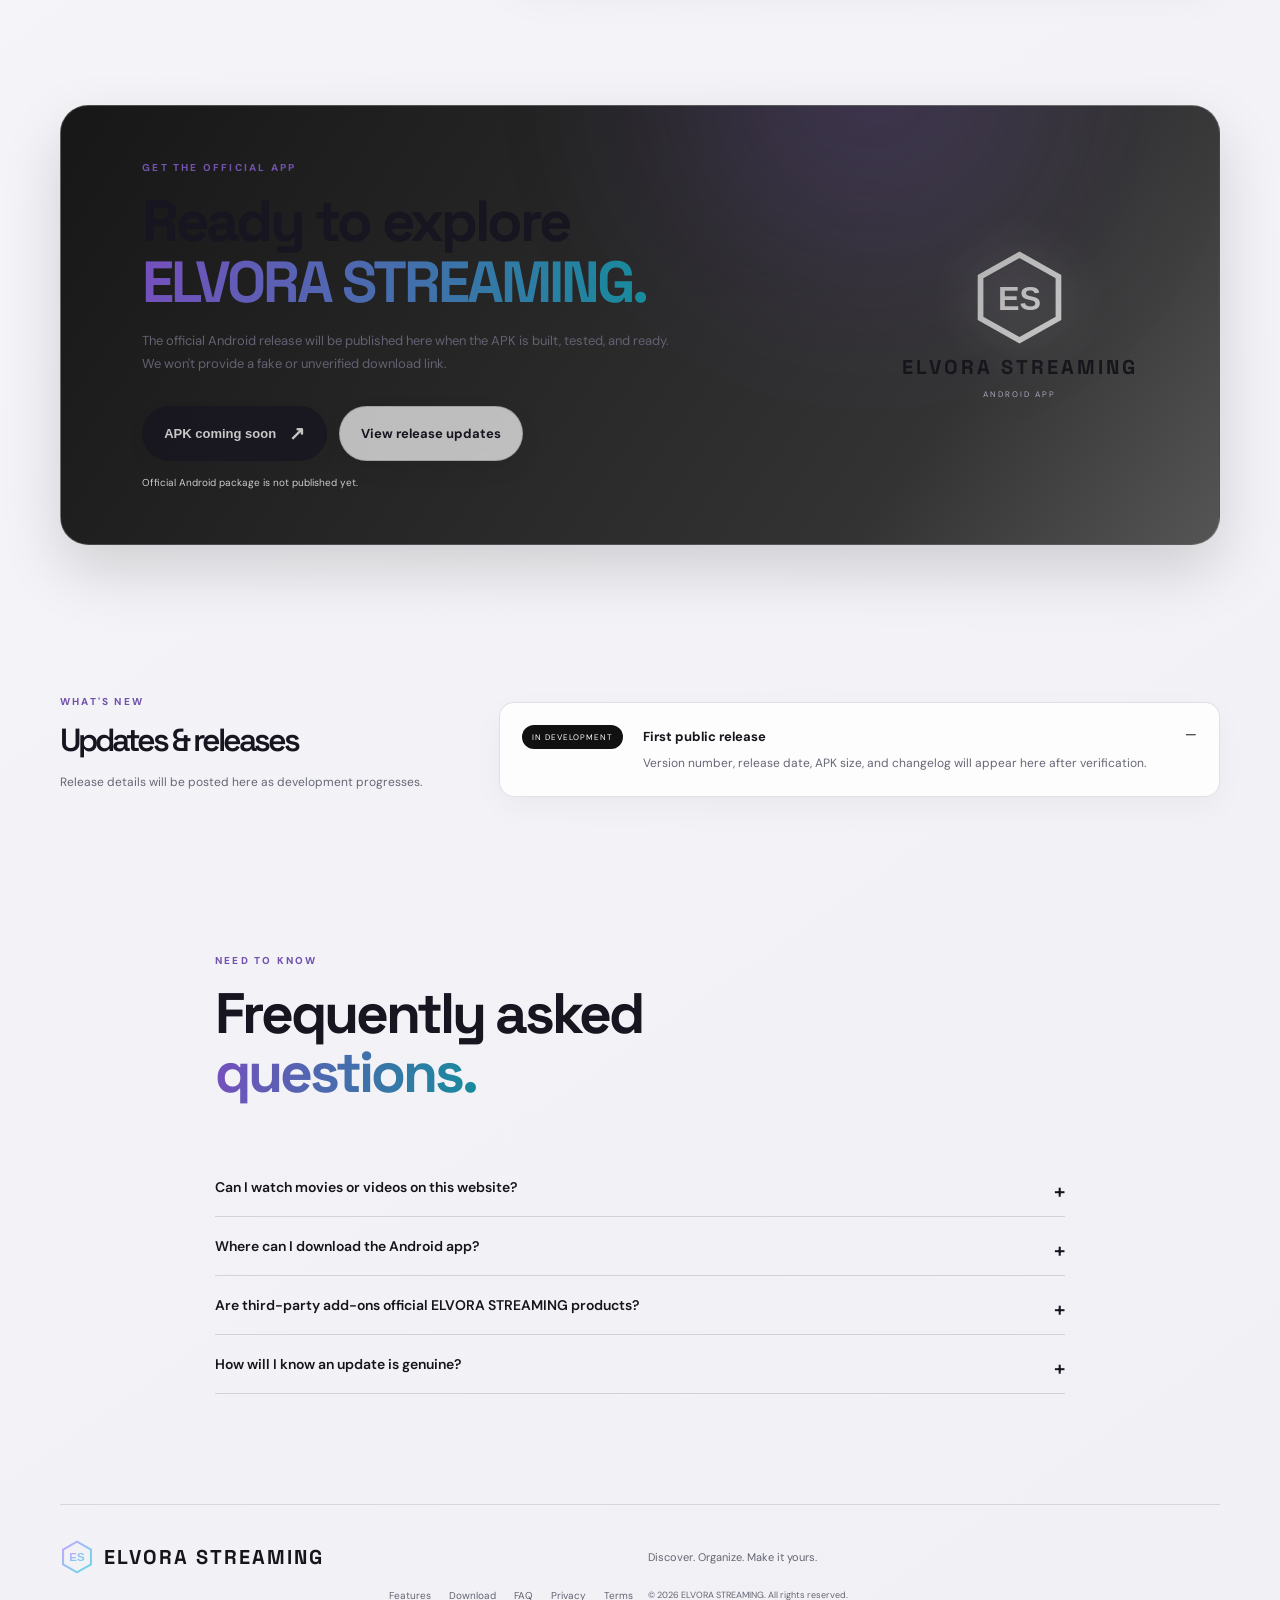
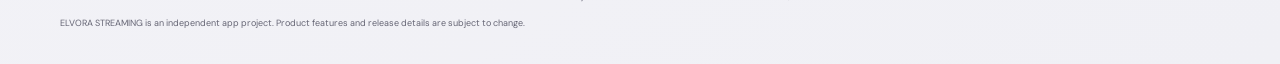
==== commit 8cffd3b8: "Set light theme before first website render" ====
--- a/index.html
+++ b/index.html
@@ -1,5 +1,5 @@
 <!doctype html>
-<html lang="en">
+<html lang="en" data-theme="light">
 <head>
   <meta charset="UTF-8">
   <meta name="viewport" content="width=device-width, initial-scale=1">
--- a/styles.css
+++ b/styles.css
@@ -374,3 +374,78 @@
 .preview-cards i:nth-child(2){background:radial-gradient(circle at 35% 22%,#fce6a0 0,transparent 18%),linear-gradient(145deg,#4c9390,#24213b)}
 .preview-cards i:nth-child(3){background:radial-gradient(circle at 65% 25%,#d7a0ec 0,transparent 18%),linear-gradient(145deg,#a06c79,#29213e)}
 html[data-theme="dark"] .mock-poster{background:radial-gradient(circle at 65% 22%,#f5d38a 0,transparent 20%),linear-gradient(155deg,#273e63,#6c456c 55%,#101321)!important}
+
+
+/* Reliable light/dark theme system — v4 */
+html[data-theme="light"]{color-scheme:light;--bg:#f5f5f7;--panel:#fff;--text:#15151b;--muted:#666775;--purple:#7651c8;--cyan:#168b9c;--line:rgba(20,20,30,.12);color:var(--text);background:var(--bg)}
+html[data-theme="light"] body{background:radial-gradient(ellipse at 80% 5%,#e9e1fb 0,transparent 34%),linear-gradient(145deg,#fafafd,#f0f0f5);color:var(--text)}
+html[data-theme="light"] .topbar{border-color:var(--line);background:rgba(250,250,253,.78)}
+html[data-theme="light"] nav{color:#4f5060}
+html[data-theme="light"] nav a:hover,html[data-theme="light"] .footer a:hover{color:#17151f}
+html[data-theme="light"] .nav-cta{background:#17151f;color:#fff}
+html[data-theme="light"] .menu-toggle{color:#17151f}
+html[data-theme="light"] h1,html[data-theme="light"] h2,html[data-theme="light"] .feature-card h3,html[data-theme="light"] .preview-main h3{color:#17151f}
+html[data-theme="light"] h1 span,html[data-theme="light"] h2 span,html[data-theme="light"] .preview-copy h2 span{background:linear-gradient(95deg,#7550bd,#178b9c);color:transparent;background-clip:text}
+html[data-theme="light"] .eyebrow{color:#7252ac}
+html[data-theme="light"] .lead,html[data-theme="light"] .section-heading>p,html[data-theme="light"] .preview-copy p,html[data-theme="light"] .download-copy p{color:#626272}
+html[data-theme="light"] .primary{background:#17151f;color:#fff;border-color:#17151f}
+html[data-theme="light"] .secondary{background:rgba(255,255,255,.7);color:#17151f;border-color:rgba(20,20,30,.16)}
+html[data-theme="light"] .micro-note,html[data-theme="light"] .disclaimer{color:#737382}
+html[data-theme="light"] .trust-strip{border-color:var(--line)}
+html[data-theme="light"] .trust-strip div,html[data-theme="light"] .footer>p,html[data-theme="light"] .footer>small,html[data-theme="light"] .footer-links{color:#656574}
+html[data-theme="light"] .trust-strip b{color:#7651c8}
+html[data-theme="light"] .feature-card{background:rgba(255,255,255,.82);border-color:rgba(20,20,30,.1);box-shadow:0 12px 35px rgba(30,25,55,.05)}
+html[data-theme="light"] .feature-card p{color:#656574}
+html[data-theme="light"] .card-index{color:#777687}
+html[data-theme="light"] .roadmap-notice,html[data-theme="light"] .roadmap-grid .feature-card,html[data-theme="light"] .release-row{background:rgba(255,255,255,.82);border-color:rgba(20,20,30,.12)}
+html[data-theme="light"] .roadmap-notice b,html[data-theme="light"] .roadmap-grid .feature-card h3{color:#17151f}
+html[data-theme="light"] .roadmap-notice p,html[data-theme="light"] .roadmap-grid .feature-card p,html[data-theme="light"] .roadmap-grid .feature-card .card-index{color:#656574}
+html[data-theme="light"] .roadmap-pulse{background:#168b9c;box-shadow:0 0 0 5px rgba(22,139,156,.12)}
+html[data-theme="light"] .preview-panel{background:linear-gradient(135deg,#e7e1f3,#e5edf0);border-color:rgba(20,20,30,.12)}
+html[data-theme="light"] .preview-window{background:#fff;border-color:rgba(20,20,30,.12)}
+html[data-theme="light"] .window-bar{background:#eeedf3}
+html[data-theme="light"] .window-bar span,html[data-theme="light"] .preview-side small{color:#737382}
+html[data-theme="light"] .preview-side{color:#17151f;border-color:rgba(20,20,30,.12)}
+html[data-theme="light"] .preview-main>small{color:#7252ac}
+html[data-theme="light"] .preview-lines{background:rgba(20,20,30,.14)}
+html[data-theme="light"] .faq details{border-color:rgba(20,20,30,.14)}
+html[data-theme="light"] .faq summary:after{color:#17151f}
+html[data-theme="light"] .faq details p,html[data-theme="light"] .legal p,html[data-theme="light"] .legal li{color:#626272}
+html[data-theme="light"] .footer{border-color:var(--line)}
+html[data-theme="light"] .ambient-one,html[data-theme="light"] .ambient-two{opacity:.12}
+.theme-toggle{display:inline-flex;align-items:center;justify-content:center;gap:7px;min-width:86px;padding:10px 13px;border:1px solid var(--line);border-radius:30px;background:var(--panel);color:var(--text);font:700 11px 'DM Sans';cursor:pointer;white-space:nowrap;box-shadow:0 4px 16px rgba(0,0,0,.06)}
+.theme-toggle:hover{transform:translateY(-1px)}
+.theme-icon{font-size:15px;line-height:1}
+html[data-theme="dark"] .theme-toggle{background:#1b1a29;border-color:rgba(255,255,255,.18);color:#fff}
+html[data-theme="dark"] .feature-card{background:linear-gradient(145deg,#171626,#10101a);border-color:var(--line)}
+html[data-theme="dark"] .feature-card h3{color:#f6f4ff}
+html[data-theme="dark"] .feature-card p{color:#a5a3b8}
+html[data-theme="dark"] .card-index{color:#77748c}
+html[data-theme="dark"] .roadmap-notice,html[data-theme="dark"] .roadmap-grid .feature-card,html[data-theme="dark"] .release-row{background:rgba(24,23,39,.82);border-color:rgba(255,255,255,.13)}
+html[data-theme="dark"] .roadmap-notice b,html[data-theme="dark"] .roadmap-grid .feature-card h3{color:#f6f4ff}
+html[data-theme="dark"] .roadmap-notice p,html[data-theme="dark"] .roadmap-grid .feature-card p,html[data-theme="dark"] .roadmap-grid .feature-card .card-index{color:#aaa7bc}
+html[data-theme="dark"] .poster-showcase .section-heading>p{color:#aaa7bc}
+.poster-showcase{padding-top:90px;padding-bottom:25px}
+.showcase-grid{display:grid;grid-template-columns:repeat(3,minmax(0,1fr));gap:18px}
+.showcase-poster{position:relative;isolation:isolate;overflow:hidden;aspect-ratio:2/3;min-height:270px;border-radius:20px;padding:22px;display:flex;flex-direction:column;justify-content:space-between;color:#fff;box-shadow:0 18px 45px rgba(0,0,0,.16);transition:transform .25s ease,box-shadow .25s ease}
+.showcase-poster:hover{transform:translateY(-6px);box-shadow:0 25px 55px rgba(0,0,0,.24)}
+.showcase-poster:before,.showcase-poster:after{content:"";position:absolute;inset:0;z-index:-1}
+.horizon-poster:before{background:linear-gradient(180deg,rgba(9,13,29,.05),rgba(7,9,21,.88)),radial-gradient(ellipse at 68% 32%,#ffd38a 0 5%,transparent 27%),linear-gradient(145deg,#253e63,#76547c 54%,#11182c)}
+.horizon-poster:after{inset:35% -12% 25%;background:linear-gradient(145deg,transparent 35%,rgba(10,15,30,.75) 36% 60%,transparent 61%);clip-path:polygon(0 100%,45% 0,100% 100%)}
+.blue-poster:before{background:linear-gradient(180deg,rgba(9,20,37,.02),rgba(9,17,38,.9)),radial-gradient(circle at 38% 27%,#fff0b2 0 4%,transparent 24%),linear-gradient(145deg,#5da7a4,#426b98 52%,#1b2449)}
+.blue-poster:after{inset:18% 10% 32%;border:1px solid rgba(255,255,255,.3);border-radius:50%;transform:rotate(-25deg);box-shadow:0 0 45px rgba(188,234,255,.24)}
+.archive-poster:before{background:linear-gradient(180deg,rgba(12,8,25,.05),rgba(10,8,24,.92)),radial-gradient(circle at 70% 28%,#e8b8ff 0 4%,transparent 24%),linear-gradient(145deg,#604b7d,#392b55 50%,#151426)}
+.archive-poster:after{inset:30% 15% 22%;border:1px solid rgba(245,210,255,.38);box-shadow:inset 0 0 35px rgba(230,180,255,.13),0 0 40px rgba(230,180,255,.14)}
+.poster-label{font-size:9px;letter-spacing:1.5px;color:rgba(255,255,255,.78);z-index:1}
+.poster-title{font:700 clamp(21px,3.2vw,36px)/.96 'Space Grotesk';letter-spacing:-1.5px;text-shadow:0 4px 22px rgba(0,0,0,.5);z-index:1}
+.poster-meta{font-size:9px;letter-spacing:2px;color:rgba(255,255,255,.8);z-index:1}
+@media(max-width:800px){
+  .topbar{position:relative;gap:12px}
+  .topbar .brand{font-size:15px;letter-spacing:1px}
+  .topbar .theme-toggle{margin-left:auto}
+  .menu-toggle{display:block}
+  nav{display:none;position:absolute;top:81px;left:0;right:0;padding:20px 24px;background:rgba(250,250,253,.98);border:1px solid rgba(20,20,30,.12);border-radius:0 0 18px 18px;flex-direction:column;align-items:stretch;gap:18px;z-index:20}
+  nav.open{display:flex}
+  html[data-theme="dark"] nav{background:rgba(18,17,31,.98);border-color:rgba(255,255,255,.14)}
+}
+@media(max-width:600px){.showcase-grid{gap:10px}.showcase-poster{min-height:190px;padding:12px;border-radius:14px}.poster-label,.poster-meta{font-size:6px;letter-spacing:1px}.poster-title{font-size:clamp(14px,4vw,22px);letter-spacing:-.6px}}
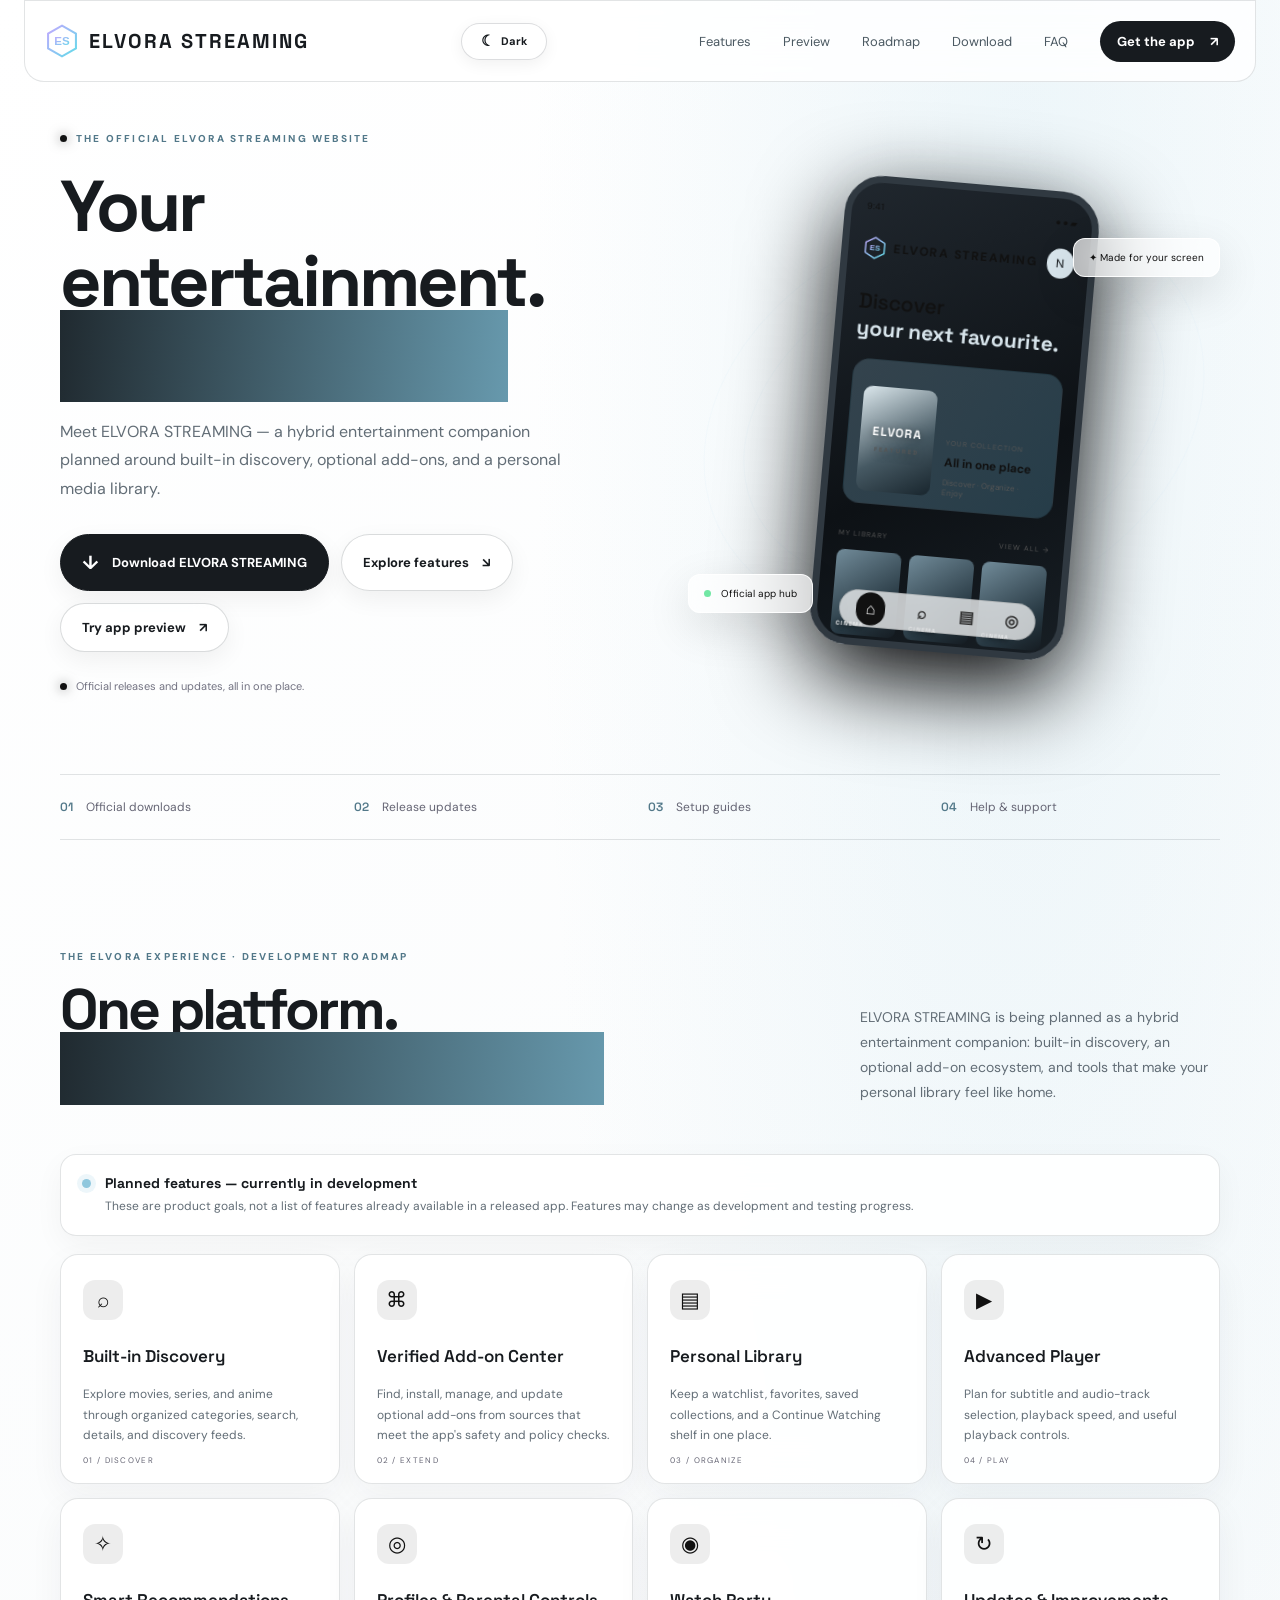
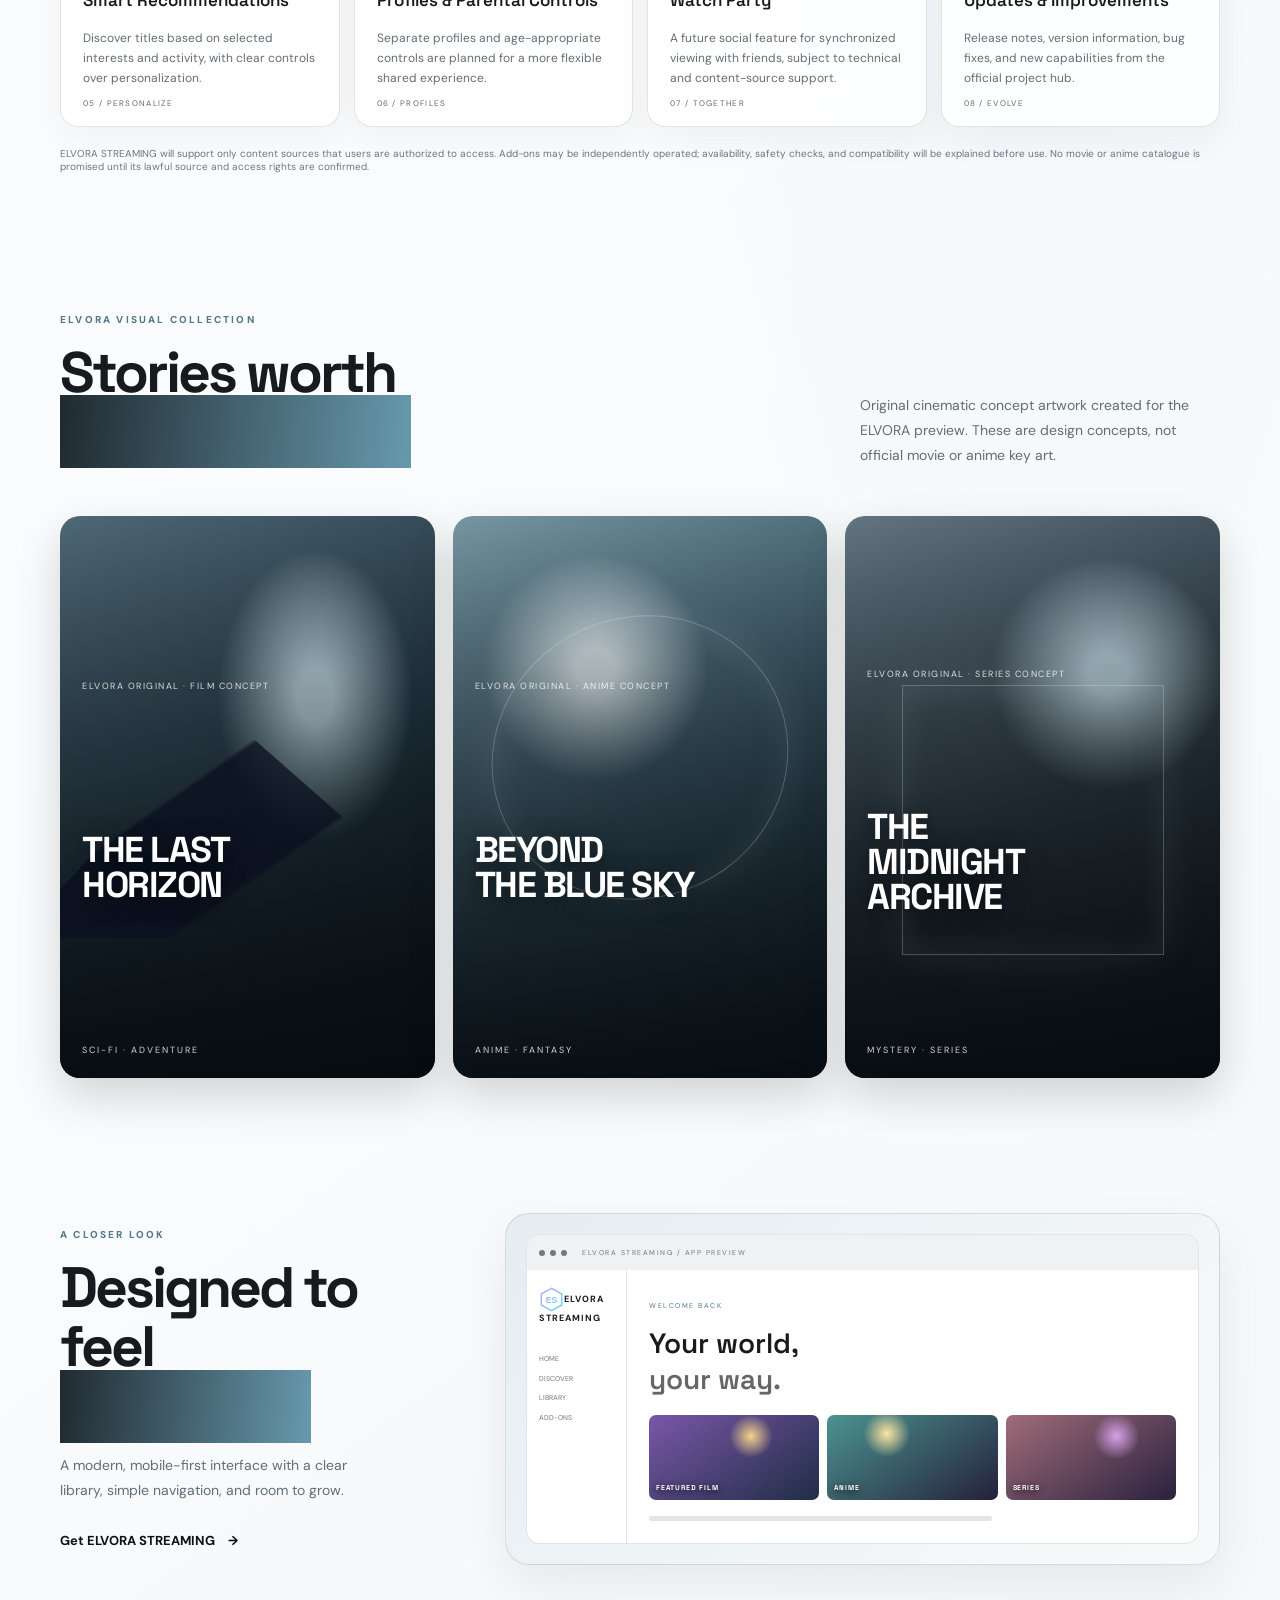
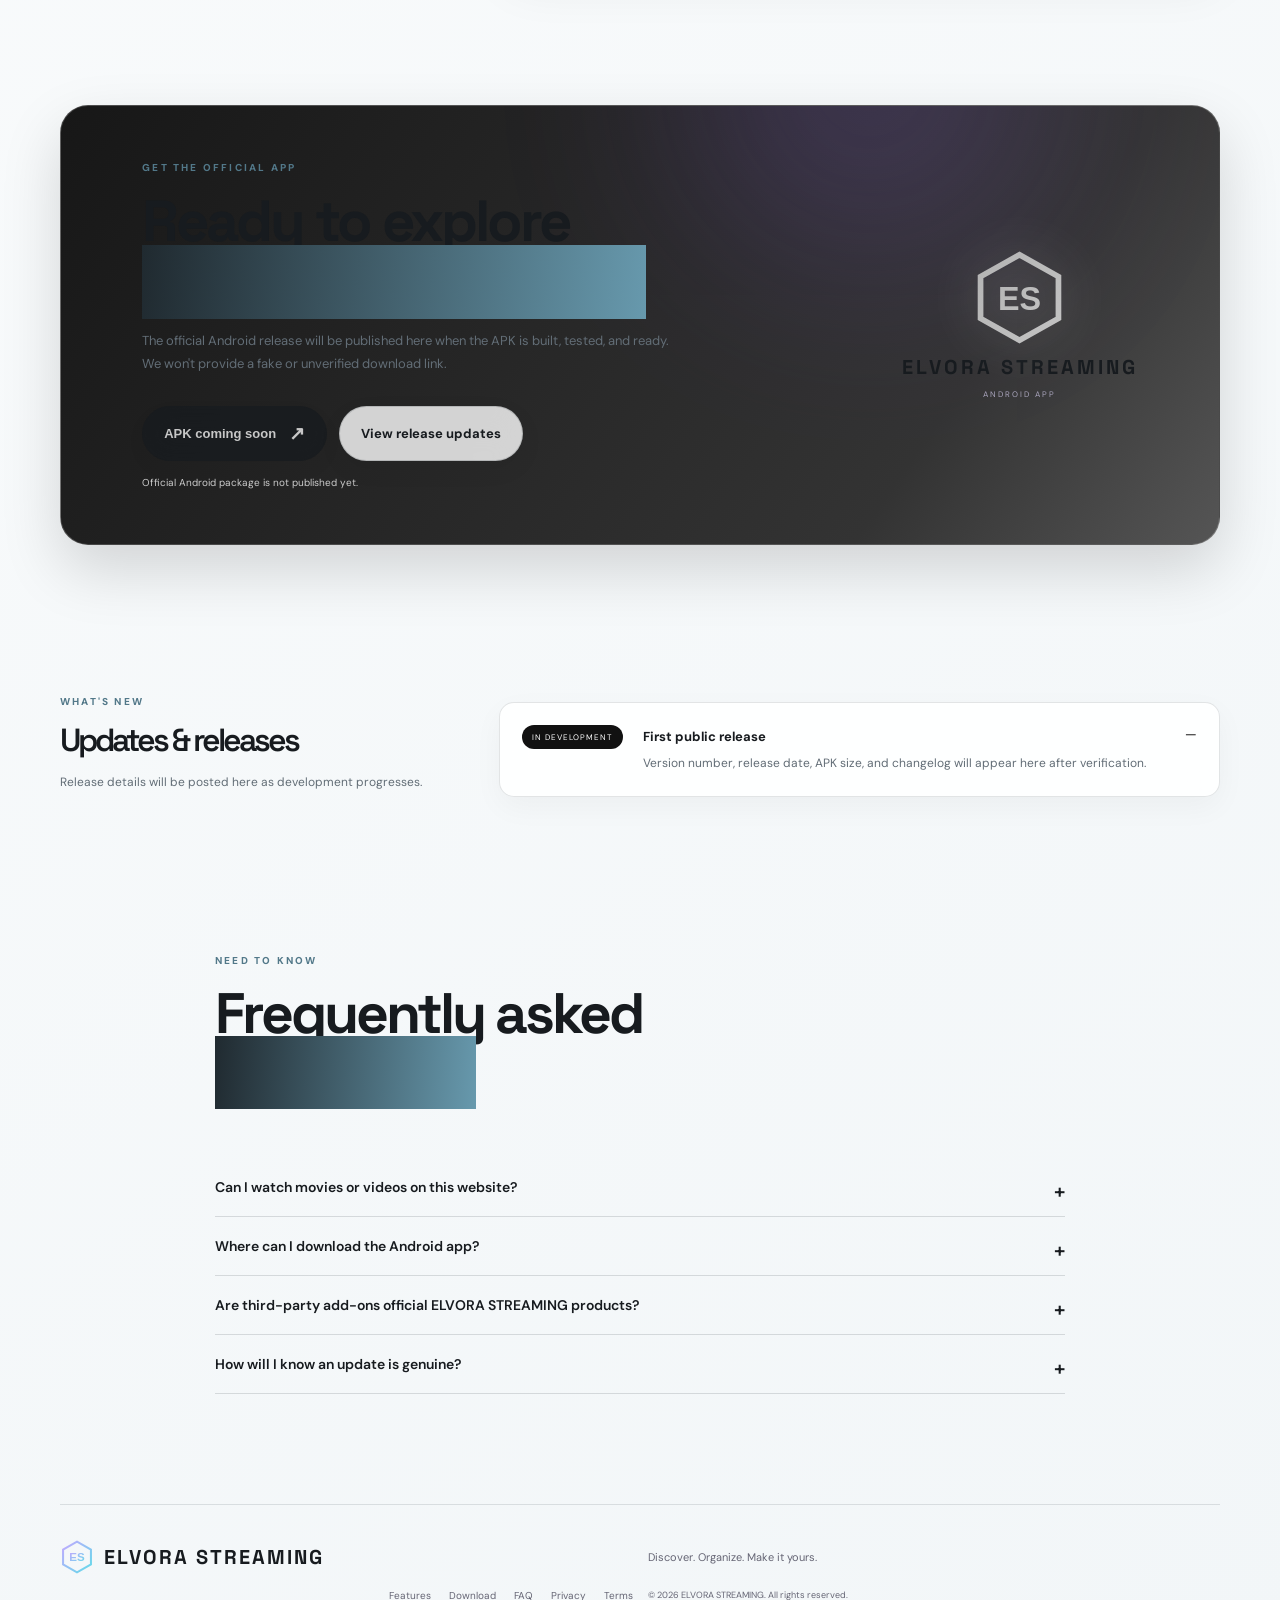
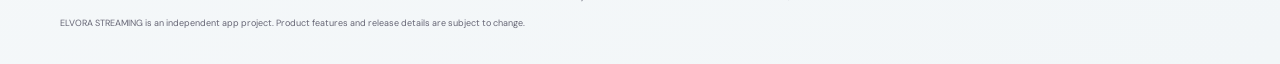
==== commit 5bd26ac8: "Refresh stylesheet cache for monochrome ELVORA palette" ====
--- a/index.html
+++ b/index.html
@@ -7,7 +7,7 @@
   <meta name="description" content="ELVORA STREAMING — your personal entertainment companion. Discover the app, explore its features, and download official releases.">
   <title>ELVORA STREAMING — Official Website</title>
   <link rel="icon" href="assets/logo.svg" type="image/svg+xml">
-  <link rel="stylesheet" href="styles.css?v=4">
+  <link rel="stylesheet" href="styles.css?v=5">
 </head>
 <body>
   <div class="ambient ambient-one"></div><div class="ambient ambient-two"></div>
--- a/styles.css
+++ b/styles.css
@@ -449,3 +449,87 @@
   html[data-theme="dark"] nav{background:rgba(18,17,31,.98);border-color:rgba(255,255,255,.14)}
 }
 @media(max-width:600px){.showcase-grid{gap:10px}.showcase-poster{min-height:190px;padding:12px;border-radius:14px}.poster-label,.poster-meta{font-size:6px;letter-spacing:1px}.poster-title{font-size:clamp(14px,4vw,22px);letter-spacing:-.6px}}
+
+
+/* ELVORA monochrome + soft ice-blue palette: remove all purple tones */
+:root{--bg:#090b0e;--panel:#14181d;--text:#f7f9fb;--muted:#aeb7c0;--purple:#dfe8ef;--cyan:#a9d9eb;--line:rgba(255,255,255,.13)}
+body{background:radial-gradient(ellipse at 80% 5%,rgba(169,217,235,.08),transparent 34%),#090b0e}
+.ambient-one{background:#b9d9e8!important;opacity:.08!important}
+.ambient-two{background:#8baebe!important;opacity:.08!important}
+.eyebrow{color:#b8d9e8!important}
+h1 span,h2 span,.preview-copy h2 span{background:linear-gradient(95deg,#f8fbfd,#a9d9eb)!important;color:transparent;background-clip:text}
+.orbit{border-color:rgba(205,229,240,.12)!important}
+.app-device{border-color:#303941!important;background:linear-gradient(155deg,#20272e,#0d1115 60%,#171e24)!important;box-shadow:0 30px 90px #000,0 0 65px rgba(169,217,235,.07)!important}
+.avatar{background:#d8e5ec!important;color:#101418!important}
+.mock-welcome strong{color:#d8e5ec!important}
+.mock-feature{background:linear-gradient(130deg,#34434d,#263d49)!important}
+.mock-poster{background:linear-gradient(150deg,#dce8ed,#465963 58%,#18252d)!important}
+.mock-shelf i,.mock-shelf i:nth-child(2),.mock-shelf i:nth-child(3){background:linear-gradient(145deg,#718b99,#283943 68%,#151c22)!important}
+.preview-panel{background:linear-gradient(135deg,#e6edf1,#f7fafb)!important}
+.showcase-poster,.horizon-poster,.blue-poster,.archive-poster{color:#fff!important}
+.horizon-poster:before{background:linear-gradient(180deg,rgba(8,14,19,.04),rgba(5,10,14,.9)),radial-gradient(ellipse at 68% 32%,#c5dce6 0 5%,transparent 27%),linear-gradient(145deg,#526c7a,#263b47 54%,#10171d)!important}
+.blue-poster:before{background:linear-gradient(180deg,rgba(8,14,19,.02),rgba(5,10,14,.9)),radial-gradient(circle at 38% 27%,#e1edf2 0 4%,transparent 24%),linear-gradient(145deg,#7899a5,#3c5866 52%,#182832)!important}
+.archive-poster:before{background:linear-gradient(180deg,rgba(8,14,19,.04),rgba(5,10,14,.92)),radial-gradient(circle at 70% 28%,#c5dce6 0 4%,transparent 24%),linear-gradient(145deg,#667985,#35434d 50%,#151c22)!important}
+.blue-poster:after,.archive-poster:after{border-color:rgba(230,244,250,.26)!important;box-shadow:inset 0 0 35px rgba(220,239,247,.08),0 0 40px rgba(220,239,247,.08)!important}
+.poster-label,.poster-meta{color:rgba(255,255,255,.82)!important}
+html[data-theme="light"]{color-scheme:light;--bg:#f7f9fa;--panel:#fff;--text:#171b1f;--muted:#626d76;--purple:#34434c;--cyan:#8fc7dd;--line:rgba(20,32,40,.12);background:var(--bg);color:var(--text)}
+html[data-theme="light"] body{background:radial-gradient(ellipse at 80% 5%,rgba(171,214,231,.2),transparent 34%),linear-gradient(145deg,#fff,#f2f6f8)!important;color:#171b1f}
+html[data-theme="light"] .topbar{background:rgba(255,255,255,.82);border-color:rgba(20,32,40,.12)}
+html[data-theme="light"] nav{color:#4b5962}
+html[data-theme="light"] nav a:hover,html[data-theme="light"] .footer a:hover{color:#101418}
+html[data-theme="light"] .nav-cta{background:#171b1f;color:#fff}
+html[data-theme="light"] .menu-toggle{color:#171b1f}
+html[data-theme="light"] .eyebrow{color:#527889!important}
+html[data-theme="light"] h1,html[data-theme="light"] h2,html[data-theme="light"] .feature-card h3,html[data-theme="light"] .preview-main h3{color:#171b1f}
+html[data-theme="light"] h1 span,html[data-theme="light"] h2 span,html[data-theme="light"] .preview-copy h2 span{background:linear-gradient(95deg,#202a30,#6799ad)!important;color:transparent;background-clip:text}
+html[data-theme="light"] .lead,html[data-theme="light"] .section-heading>p,html[data-theme="light"] .preview-copy p,html[data-theme="light"] .download-copy p{color:#626d76}
+html[data-theme="light"] .primary{background:#171b1f;color:#fff;border-color:#171b1f}
+html[data-theme="light"] .secondary{background:rgba(255,255,255,.8);color:#171b1f;border-color:rgba(20,32,40,.16)}
+html[data-theme="light"] .feature-card{background:rgba(255,255,255,.9);border-color:rgba(20,32,40,.1);box-shadow:0 12px 35px rgba(30,45,55,.05)}
+html[data-theme="light"] .feature-card h3,html[data-theme="light"] .roadmap-notice b,html[data-theme="light"] .roadmap-grid .feature-card h3{color:#171b1f}
+html[data-theme="light"] .feature-card p,html[data-theme="light"] .roadmap-notice p,html[data-theme="light"] .roadmap-grid .feature-card p{color:#626d76}
+html[data-theme="light"] .card-index{color:#7b858c}
+html[data-theme="light"] .trust-strip b{color:#527889}
+html[data-theme="light"] .roadmap-notice,html[data-theme="light"] .roadmap-grid .feature-card,html[data-theme="light"] .release-row{background:rgba(255,255,255,.9);border-color:rgba(20,32,40,.12)}
+html[data-theme="light"] .roadmap-pulse{background:#8fc7dd;box-shadow:0 0 0 5px rgba(143,199,221,.16)}
+html[data-theme="light"] .preview-panel{background:linear-gradient(135deg,#e6edf1,#f7fafb)!important;border-color:rgba(20,32,40,.12)}
+html[data-theme="light"] .preview-window{background:#fff;border-color:rgba(20,32,40,.12)}
+html[data-theme="light"] .window-bar{background:#eef2f4}
+html[data-theme="light"] .preview-side{color:#171b1f;border-color:rgba(20,32,40,.12)}
+html[data-theme="light"] .preview-main>small{color:#527889}
+html[data-theme="light"] .preview-lines{background:rgba(20,32,40,.12)}
+html[data-theme="light"] .faq details{border-color:rgba(20,32,40,.14)}
+html[data-theme="light"] .faq summary:after{color:#171b1f}
+html[data-theme="light"] .faq details p,html[data-theme="light"] .legal p,html[data-theme="light"] .legal li{color:#626d76}
+html[data-theme="light"] .footer{border-color:rgba(20,32,40,.12)}
+html[data-theme="light"] .theme-toggle{background:#fff;color:#171b1f;border-color:rgba(20,32,40,.15)}
+html[data-theme="dark"]{color-scheme:dark;--bg:#090b0e;--panel:#14181d;--text:#f7f9fb;--muted:#aeb7c0;--purple:#dfe8ef;--cyan:#a9d9eb;--line:rgba(255,255,255,.13);background:#090b0e;color:#f7f9fb}
+html[data-theme="dark"] body{background:radial-gradient(ellipse at 80% 5%,rgba(169,217,235,.08),transparent 34%),#090b0e!important;color:#f7f9fb}
+html[data-theme="dark"] .topbar{background:rgba(12,15,18,.84);border-color:rgba(255,255,255,.13)}
+html[data-theme="dark"] nav{color:#c0c9cf}
+html[data-theme="dark"] .nav-cta{background:#f7f9fb;color:#101418}
+html[data-theme="dark"] .menu-toggle{color:#f7f9fb}
+html[data-theme="dark"] .eyebrow{color:#b8d9e8!important}
+html[data-theme="dark"] h1,html[data-theme="dark"] h2,html[data-theme="dark"] .feature-card h3,html[data-theme="dark"] .preview-main h3{color:#f7f9fb}
+html[data-theme="dark"] h1 span,html[data-theme="dark"] h2 span,html[data-theme="dark"] .preview-copy h2 span{background:linear-gradient(95deg,#fff,#b9d8e5)!important;color:transparent;background-clip:text}
+html[data-theme="dark"] .lead,html[data-theme="dark"] .section-heading>p,html[data-theme="dark"] .preview-copy p,html[data-theme="dark"] .download-copy p{color:#aeb7c0}
+html[data-theme="dark"] .secondary{background:rgba(255,255,255,.06);color:#f7f9fb;border-color:rgba(255,255,255,.17)}
+html[data-theme="dark"] .feature-card{background:linear-gradient(145deg,#171c21,#101418);border-color:rgba(255,255,255,.13);box-shadow:none}
+html[data-theme="dark"] .feature-card h3,html[data-theme="dark"] .roadmap-notice b,html[data-theme="dark"] .roadmap-grid .feature-card h3{color:#f7f9fb}
+html[data-theme="dark"] .feature-card p,html[data-theme="dark"] .roadmap-notice p,html[data-theme="dark"] .roadmap-grid .feature-card p{color:#aeb7c0}
+html[data-theme="dark"] .card-index{color:#87939b}
+html[data-theme="dark"] .trust-strip b{color:#b8d9e8}
+html[data-theme="dark"] .roadmap-notice,html[data-theme="dark"] .roadmap-grid .feature-card,html[data-theme="dark"] .release-row{background:rgba(20,24,29,.9);border-color:rgba(255,255,255,.13)}
+html[data-theme="dark"] .roadmap-pulse{background:#a9d9eb;box-shadow:0 0 0 5px rgba(169,217,235,.12)}
+html[data-theme="dark"] .preview-panel{background:linear-gradient(135deg,#202a30,#12191e)!important;border-color:rgba(255,255,255,.13)}
+html[data-theme="dark"] .preview-window{background:#0e1317;border-color:rgba(255,255,255,.12)}
+html[data-theme="dark"] .window-bar{background:#1b2228}
+html[data-theme="dark"] .preview-side{color:#f7f9fb;border-color:rgba(255,255,255,.12)}
+html[data-theme="dark"] .preview-main>small{color:#b8d9e8}
+html[data-theme="dark"] .preview-lines{background:rgba(255,255,255,.14)}
+html[data-theme="dark"] .faq details{border-color:rgba(255,255,255,.14)}
+html[data-theme="dark"] .faq summary:after{color:#f7f9fb}
+html[data-theme="dark"] .faq details p,html[data-theme="dark"] .legal p,html[data-theme="dark"] .legal li{color:#aeb7c0}
+html[data-theme="dark"] .footer{border-color:rgba(255,255,255,.13)}
+html[data-theme="dark"] .theme-toggle{background:#171d22;color:#f7f9fb;border-color:rgba(255,255,255,.18)}
+html[data-theme="dark"] nav{background:rgba(12,15,18,.98);border-color:rgba(255,255,255,.14)}
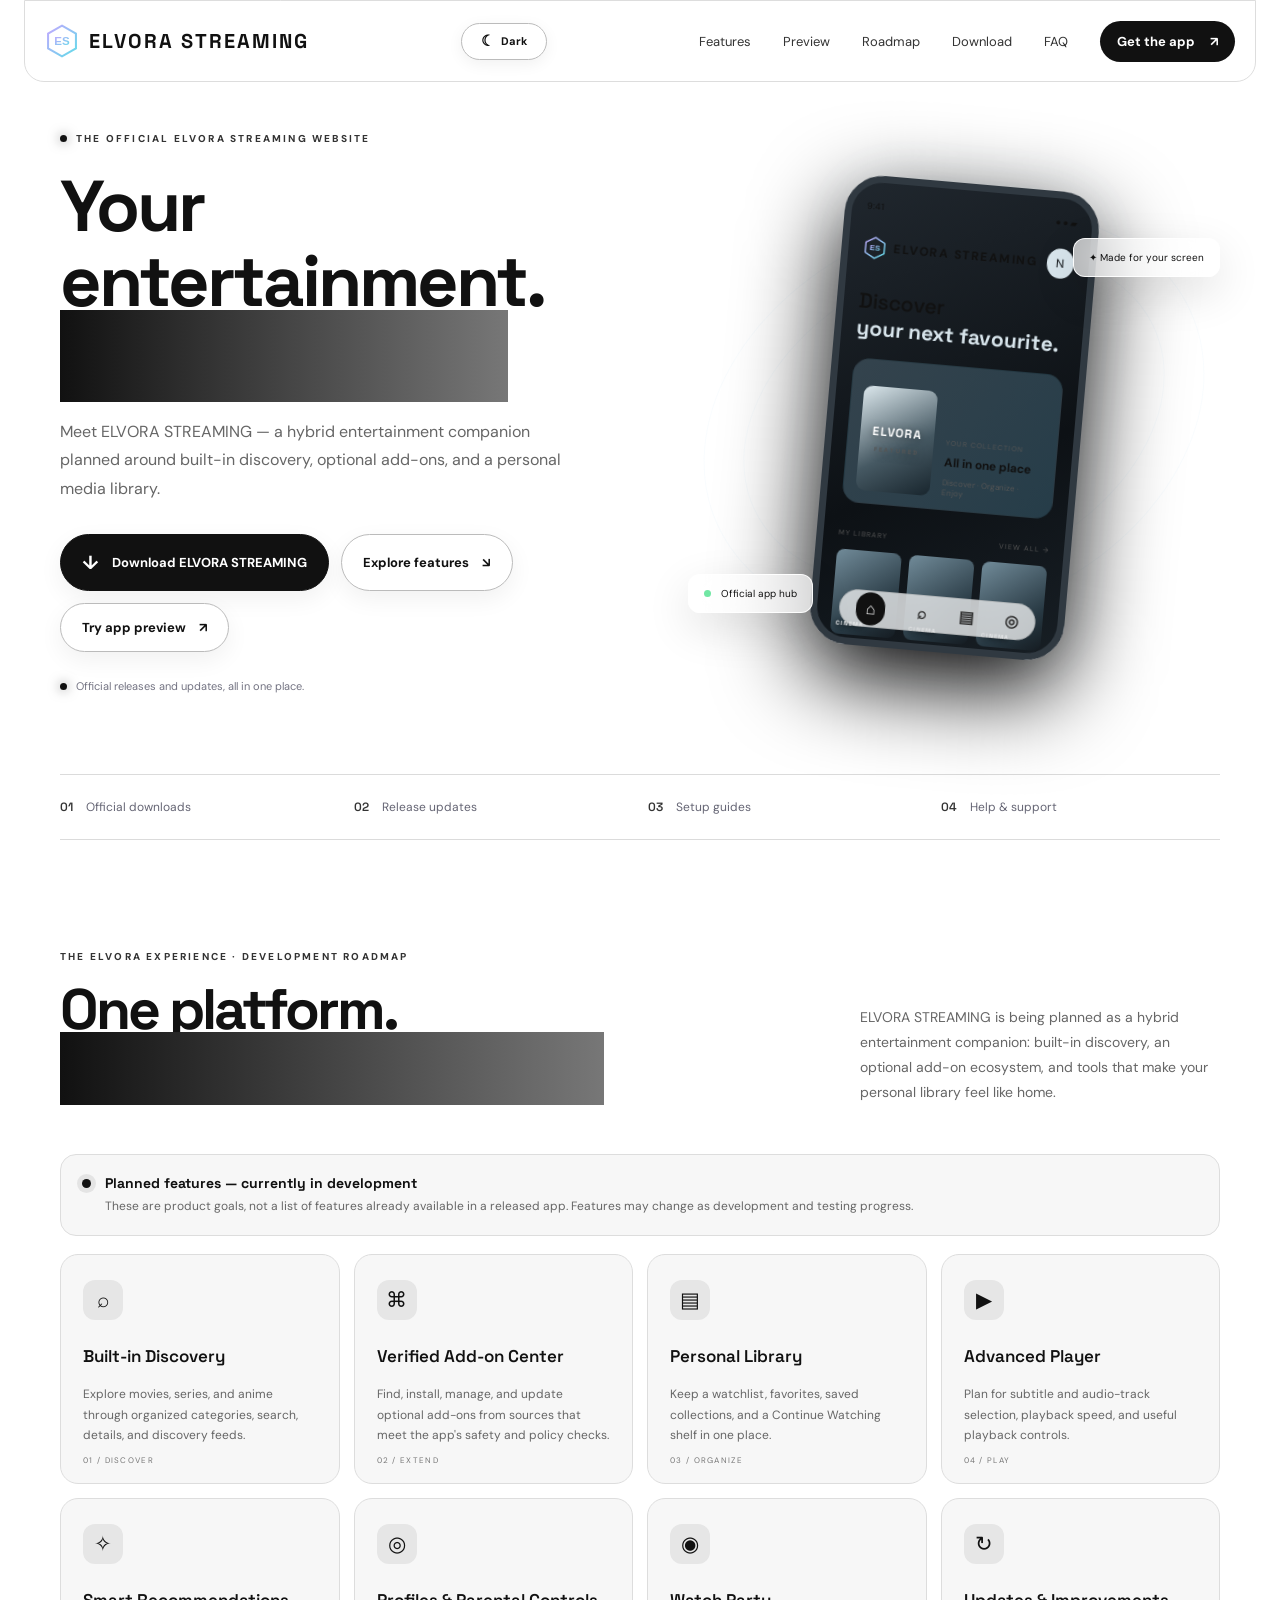
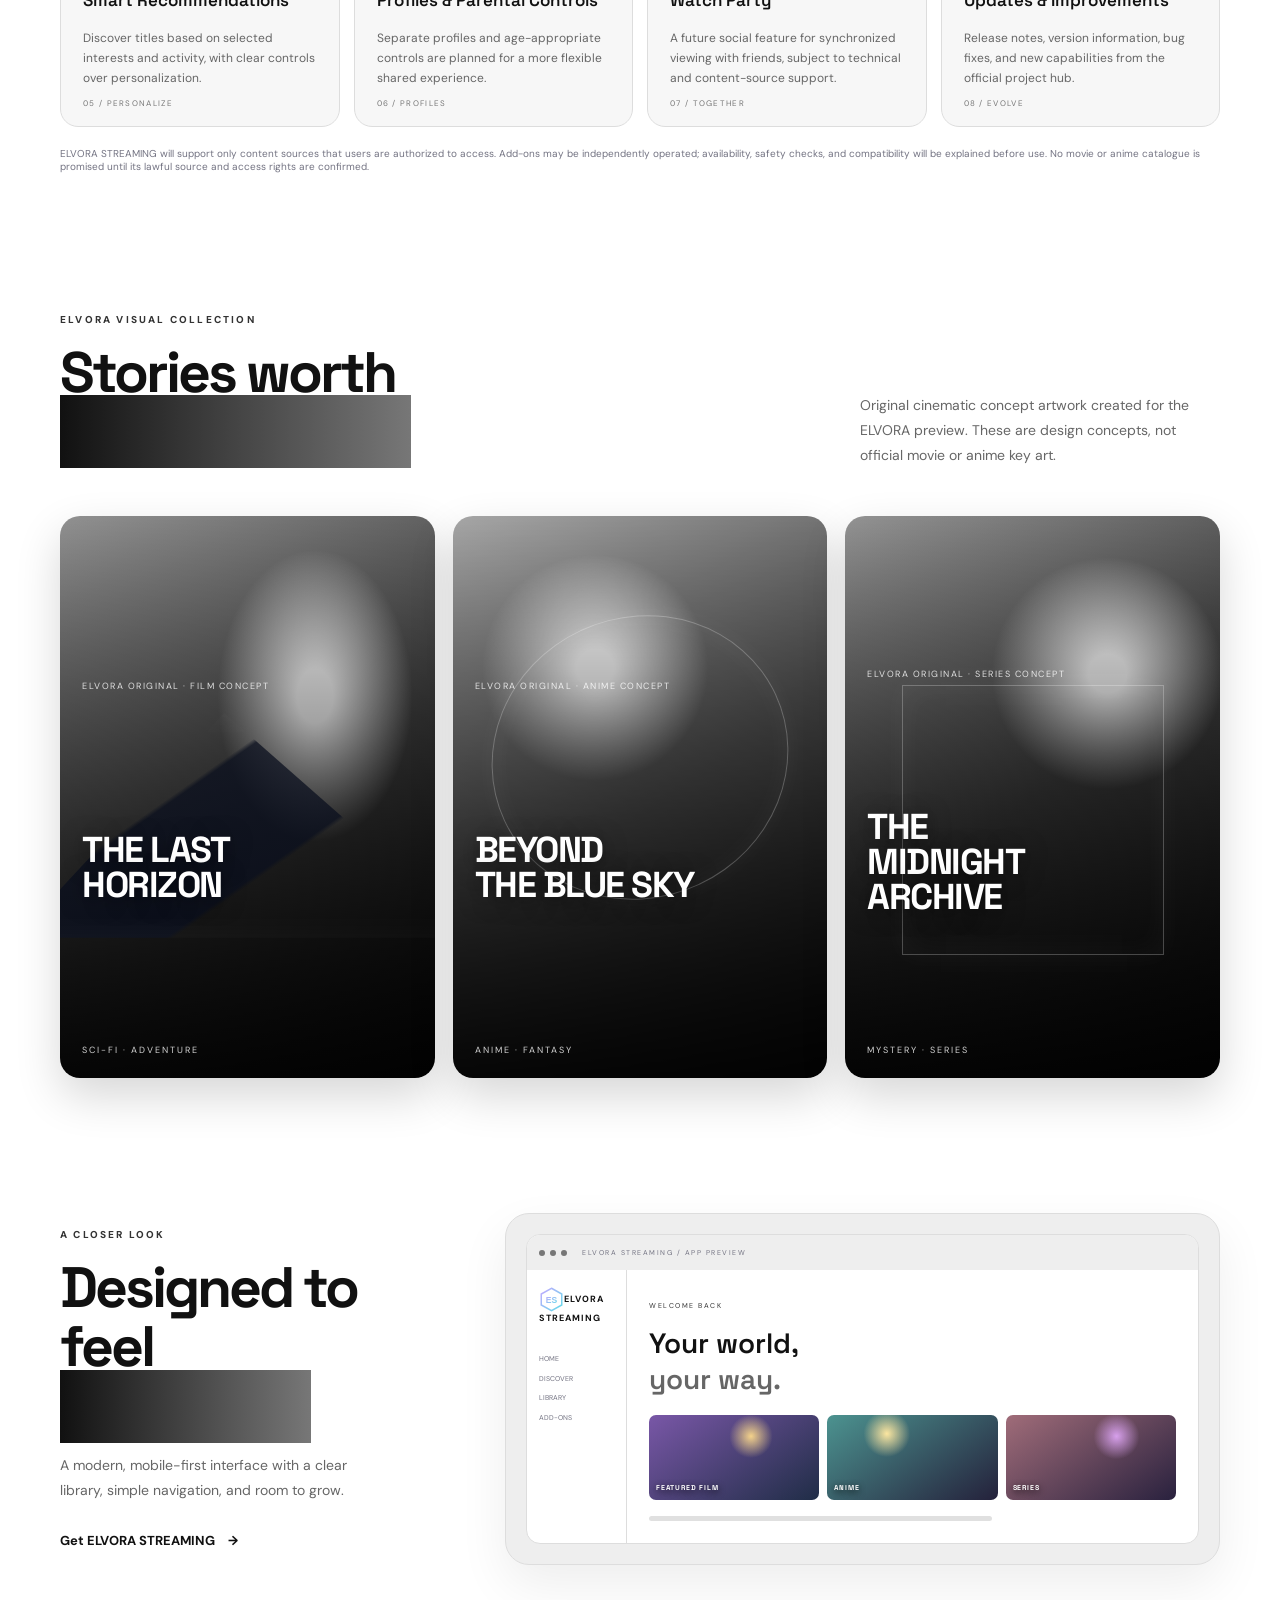
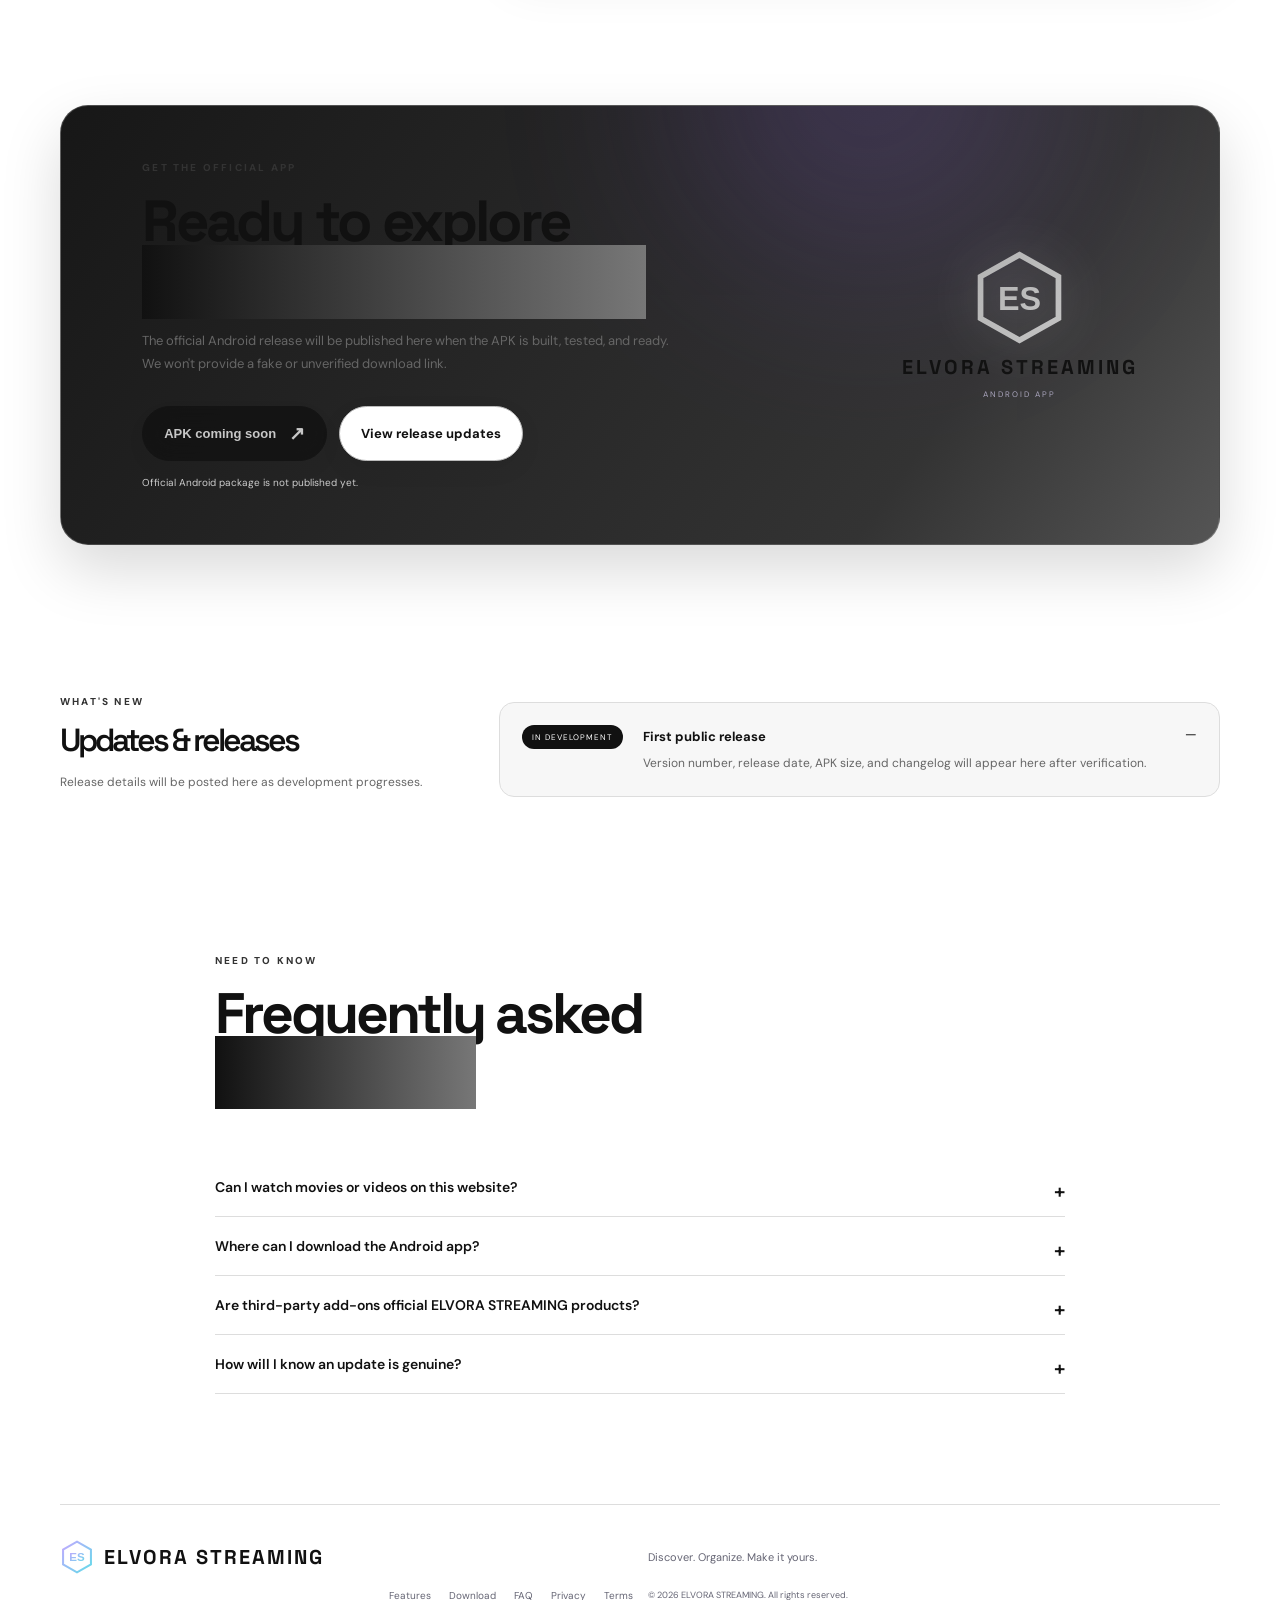
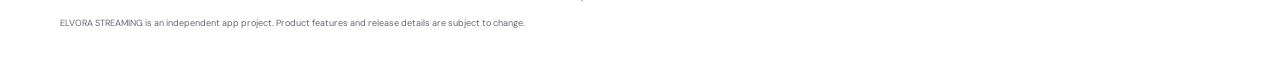
==== commit fe1cb276: "Refresh website stylesheet version for monochrome palette" ====
--- a/index.html
+++ b/index.html
@@ -7,7 +7,7 @@
   <meta name="description" content="ELVORA STREAMING — your personal entertainment companion. Discover the app, explore its features, and download official releases.">
   <title>ELVORA STREAMING — Official Website</title>
   <link rel="icon" href="assets/logo.svg" type="image/svg+xml">
-  <link rel="stylesheet" href="styles.css?v=5">
+  <link rel="stylesheet" href="styles.css?v=6">
 </head>
 <body>
   <div class="ambient ambient-one"></div><div class="ambient ambient-two"></div>
--- a/styles.css
+++ b/styles.css
@@ -533,3 +533,62 @@
 html[data-theme="dark"] .footer{border-color:rgba(255,255,255,.13)}
 html[data-theme="dark"] .theme-toggle{background:#171d22;color:#f7f9fb;border-color:rgba(255,255,255,.18)}
 html[data-theme="dark"] nav{background:rgba(12,15,18,.98);border-color:rgba(255,255,255,.14)}
+
+
+/* ELVORA STRICT MONOCHROME — only black, white and neutral greys */
+:root{--bg:#090909;--panel:#151515;--text:#fff;--muted:#b8b8b8;--purple:#fff;--cyan:#fff;--line:rgba(255,255,255,.16)}
+body{background:#090909!important;color:#fff}
+.ambient-one,.ambient-two{background:#fff!important;opacity:.035!important}
+.eyebrow,.trust-strip b,.roadmap-pulse,.preview-main>small{color:#fff!important}
+h1 span,h2 span,.preview-copy h2 span{background:linear-gradient(90deg,#fff,#aaa)!important;color:transparent;background-clip:text}
+.primary,.nav-cta{background:#fff!important;color:#080808!important;border-color:#fff!important}
+.secondary{background:#171717!important;color:#fff!important;border-color:#555!important}
+.theme-toggle{background:#171717!important;color:#fff!important;border-color:#666!important}
+.feature-card,.roadmap-notice,.roadmap-grid .feature-card,.release-row{background:#151515!important;border-color:#393939!important;box-shadow:none!important}
+.feature-card h3,.roadmap-notice b,.roadmap-grid .feature-card h3{color:#fff!important}
+.feature-card p,.roadmap-notice p,.roadmap-grid .feature-card p,.lead,.section-heading>p,.preview-copy p,.download-copy p{color:#b8b8b8!important}
+.preview-panel{background:linear-gradient(145deg,#222,#101010)!important;border-color:#393939!important}
+.preview-window{background:#101010!important;border-color:#444!important}
+.window-bar{background:#222!important}
+.preview-side{color:#fff!important;border-color:#444!important}
+.preview-lines{background:rgba(255,255,255,.15)!important}
+.showcase-poster:before{filter:grayscale(1)!important}
+.showcase-poster:after{border-color:rgba(255,255,255,.25)!important;box-shadow:inset 0 0 30px rgba(255,255,255,.04),0 0 25px rgba(255,255,255,.04)!important}
+.horizon-poster:before{background:linear-gradient(180deg,rgba(0,0,0,.05),rgba(0,0,0,.9)),radial-gradient(ellipse at 68% 32%,#ddd 0 5%,transparent 27%),linear-gradient(145deg,#777,#333 54%,#080808)!important}
+.blue-poster:before{background:linear-gradient(180deg,rgba(0,0,0,.02),rgba(0,0,0,.9)),radial-gradient(circle at 38% 27%,#eee 0 4%,transparent 24%),linear-gradient(145deg,#888,#444 52%,#111)!important}
+.archive-poster:before{background:linear-gradient(180deg,rgba(0,0,0,.04),rgba(0,0,0,.92)),radial-gradient(circle at 70% 28%,#ddd 0 4%,transparent 24%),linear-gradient(145deg,#777,#383838 50%,#111)!important}
+.poster-label,.poster-meta{color:rgba(255,255,255,.82)!important}
+.faq details{border-color:#444!important}
+.faq details p,.legal p,.legal li{color:#b8b8b8!important}
+.footer{border-color:#333!important}
+html[data-theme="light"]{color-scheme:light;--bg:#fff;--panel:#f7f7f7;--text:#111;--muted:#666;--purple:#111;--cyan:#111;--line:rgba(0,0,0,.14);background:#fff!important;color:#111!important}
+html[data-theme="light"] body{background:#fff!important;color:#111!important}
+html[data-theme="light"] .topbar{background:rgba(255,255,255,.94)!important;border-color:#ddd!important}
+html[data-theme="light"] nav{color:#333!important;background:#fff}
+html[data-theme="light"] nav a:hover,html[data-theme="light"] .footer a:hover{color:#000!important}
+html[data-theme="light"] .nav-cta,html[data-theme="light"] .primary{background:#111!important;color:#fff!important;border-color:#111!important}
+html[data-theme="light"] .menu-toggle{color:#111!important}
+html[data-theme="light"] .eyebrow,html[data-theme="light"] .trust-strip b,html[data-theme="light"] .roadmap-pulse,html[data-theme="light"] .preview-main>small{color:#333!important}
+html[data-theme="light"] h1,html[data-theme="light"] h2,html[data-theme="light"] .feature-card h3,html[data-theme="light"] .preview-main h3{color:#111!important}
+html[data-theme="light"] h1 span,html[data-theme="light"] h2 span,html[data-theme="light"] .preview-copy h2 span{background:linear-gradient(90deg,#111,#777)!important;color:transparent;background-clip:text}
+html[data-theme="light"] .lead,html[data-theme="light"] .section-heading>p,html[data-theme="light"] .preview-copy p,html[data-theme="light"] .download-copy p,html[data-theme="light"] .feature-card p,html[data-theme="light"] .roadmap-notice p,html[data-theme="light"] .roadmap-grid .feature-card p{color:#666!important}
+html[data-theme="light"] .secondary{background:#fff!important;color:#111!important;border-color:#bbb!important}
+html[data-theme="light"] .theme-toggle{background:#fff!important;color:#111!important;border-color:#bbb!important}
+html[data-theme="light"] .feature-card,html[data-theme="light"] .roadmap-notice,html[data-theme="light"] .roadmap-grid .feature-card,html[data-theme="light"] .release-row{background:#f7f7f7!important;border-color:#ddd!important;box-shadow:none!important}
+html[data-theme="light"] .feature-card h3,html[data-theme="light"] .roadmap-notice b,html[data-theme="light"] .roadmap-grid .feature-card h3{color:#111!important}
+html[data-theme="light"] .card-index{color:#777!important}
+html[data-theme="light"] .roadmap-pulse{background:#111!important;box-shadow:0 0 0 5px rgba(0,0,0,.08)!important}
+html[data-theme="light"] .preview-panel{background:#eee!important;border-color:#ddd!important}
+html[data-theme="light"] .preview-window{background:#fff!important;border-color:#ddd!important}
+html[data-theme="light"] .window-bar{background:#eee!important}
+html[data-theme="light"] .preview-side{color:#111!important;border-color:#ddd!important}
+html[data-theme="light"] .preview-lines{background:rgba(0,0,0,.12)!important}
+html[data-theme="light"] .faq details{border-color:#ddd!important}
+html[data-theme="light"] .faq summary:after{color:#111!important}
+html[data-theme="light"] .faq details p,html[data-theme="light"] .legal p,html[data-theme="light"] .legal li{color:#666!important}
+html[data-theme="light"] .footer{border-color:#ddd!important}
+html[data-theme="light"] .showcase-poster:before{filter:grayscale(1)!important}
+html[data-theme="light"] .horizon-poster:before{background:linear-gradient(180deg,rgba(0,0,0,.05),rgba(0,0,0,.9)),radial-gradient(ellipse at 68% 32%,#fff 0 5%,transparent 27%),linear-gradient(145deg,#999,#444 54%,#111)!important}
+html[data-theme="light"] .blue-poster:before{background:linear-gradient(180deg,rgba(0,0,0,.02),rgba(0,0,0,.9)),radial-gradient(circle at 38% 27%,#fff 0 4%,transparent 24%),linear-gradient(145deg,#aaa,#555 52%,#171717)!important}
+html[data-theme="light"] .archive-poster:before{background:linear-gradient(180deg,rgba(0,0,0,.04),rgba(0,0,0,.92)),radial-gradient(circle at 70% 28%,#fff 0 4%,transparent 24%),linear-gradient(145deg,#999,#444 50%,#111)!important}
+html[data-theme="light"] nav{background:rgba(255,255,255,.98)!important;border-color:#ddd!important}
